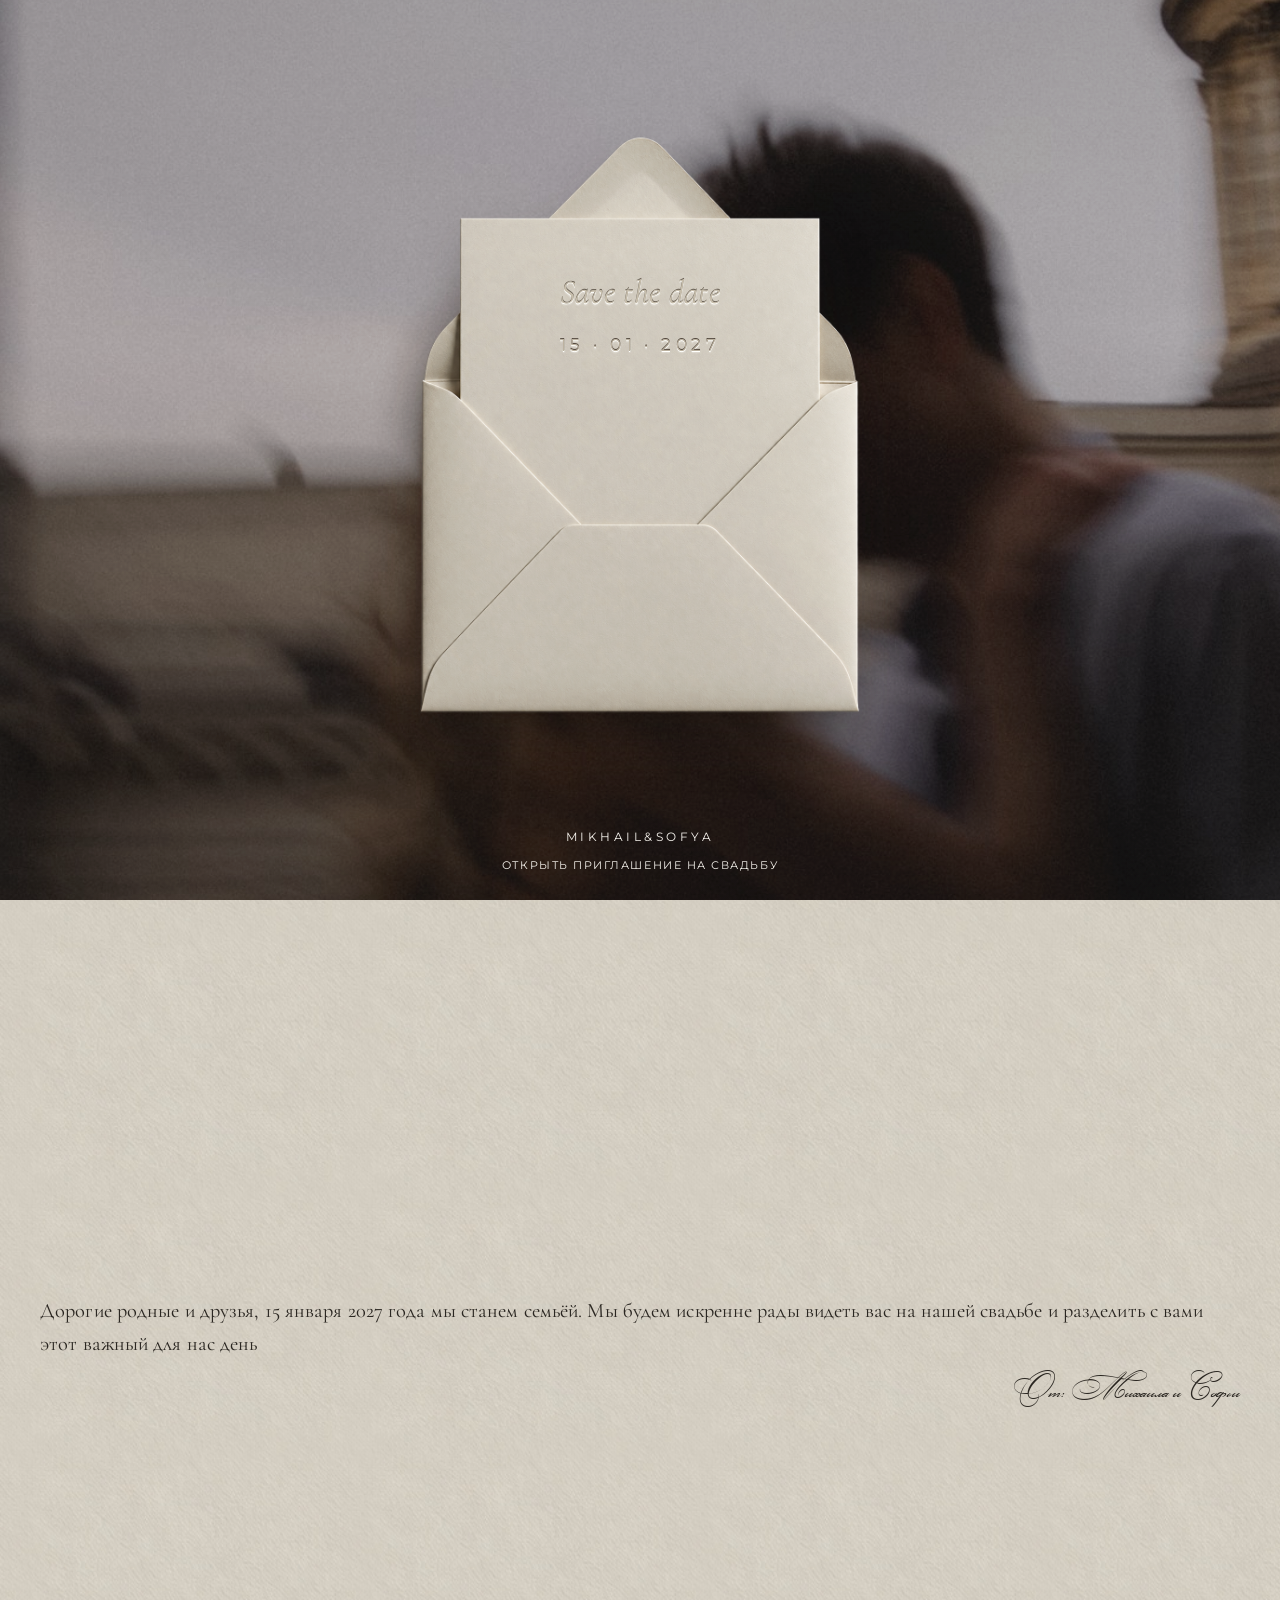
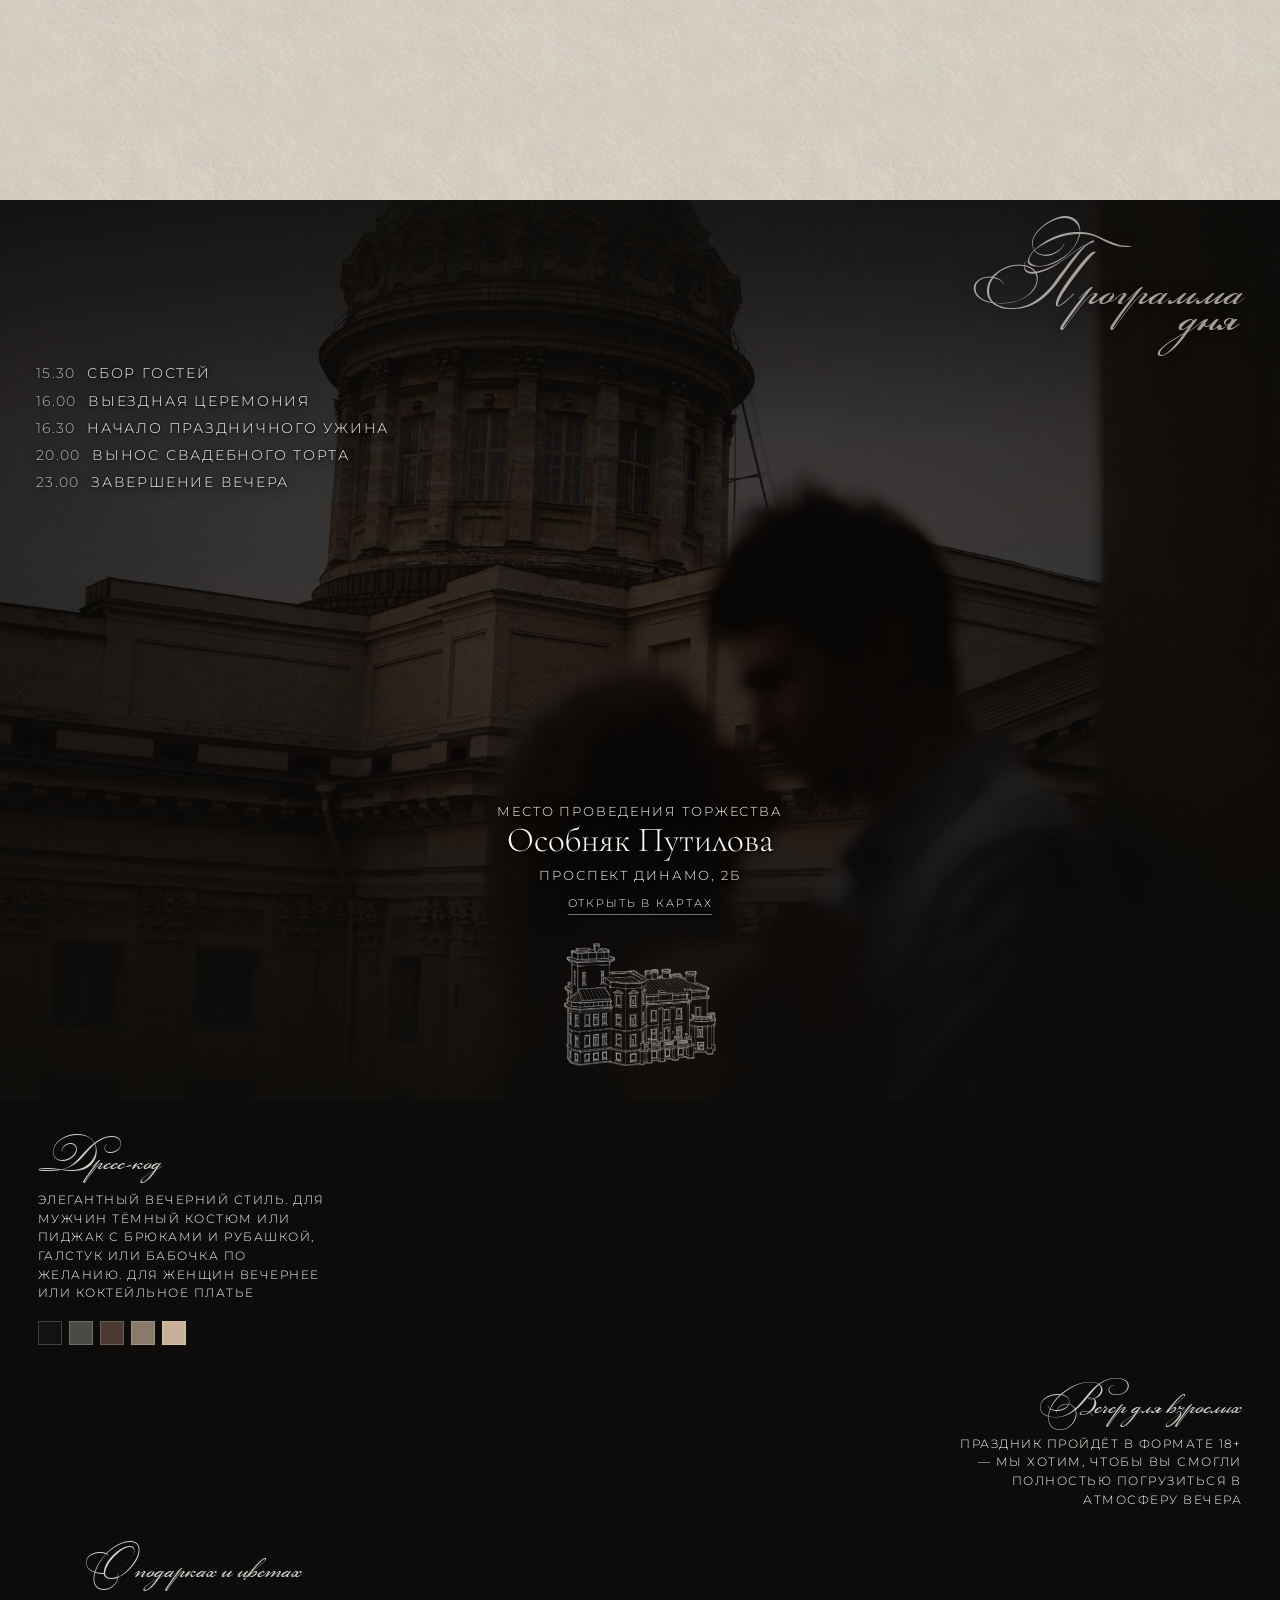
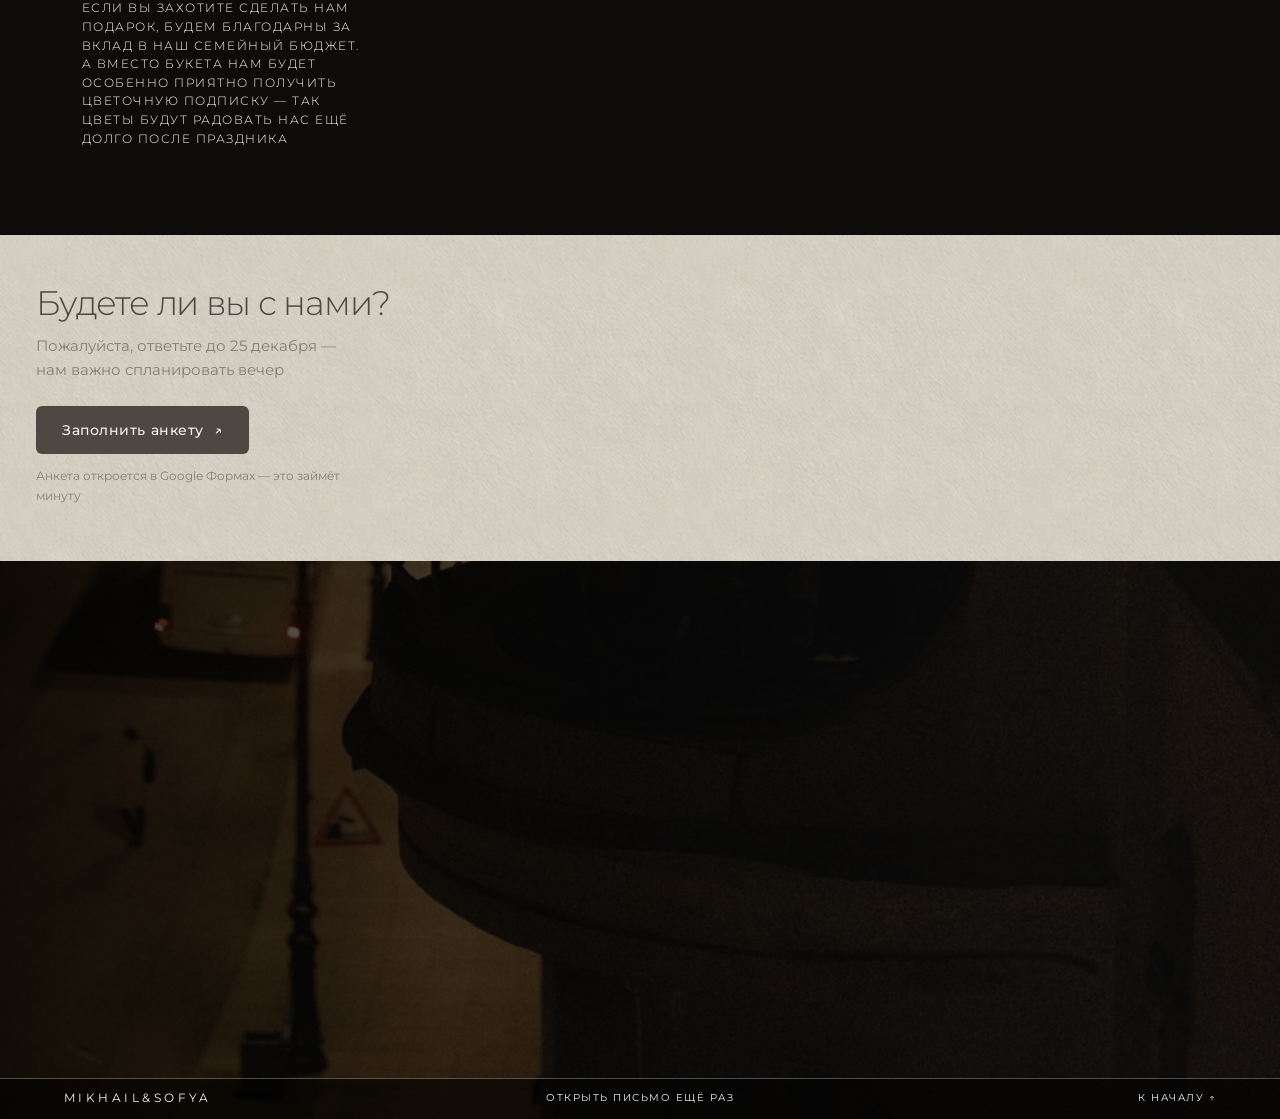
==== index.html @ 8757f651 "Конверт без подчёркивания на iPhone, стрелка ↗ у Telegram - запрет автоссылок iPhone: Safari сам дел" ====
<!doctype html>
<html lang="ru" class="envelope-pending">
<head>
  <meta charset="utf-8">
  <meta name="viewport" content="width=device-width,initial-scale=1,viewport-fit=cover">
  <meta name="format-detection" content="telephone=no, date=no, address=no, email=no">
  <meta name="theme-color" content="#f3f0e8">
  <title>Михаил и Софья · 15 января 2027</title>
  <meta name="description" content="Приглашение на свадьбу Михаила и Софьи. 15 января 2027 года, Санкт-Петербург, особняк Путилова.">
  <meta name="robots" content="noindex, nofollow, noarchive">
  <meta property="og:title" content="Михаил и Софья · 15 января 2027">
  <meta property="og:description" content="Будем рады видеть вас на нашей свадьбе">
  <meta property="og:image" content="фотосессия-предложение/город/diana starry-0021.jpg">
  <meta property="og:type" content="website">
  <link rel="icon" href="data:image/svg+xml,%3Csvg xmlns='http://www.w3.org/2000/svg' viewBox='0 0 60 60'%3E%3Crect width='60' height='60' rx='30' fill='%23111110'/%3E%3Ctext x='30' y='40' text-anchor='middle' font-family='serif' font-size='30' fill='%23f4f1eb'%3E15%3C/text%3E%3C/svg%3E">
  <link rel="preload" href="fonts/montserrat-v18.ttf" as="font" type="font/ttf" crossorigin>
  <link rel="preload" href="fonts/bikham-cyr-user-preview.ttf" as="font" type="font/ttf" crossorigin>
  <link rel="preload" href="images/story-motion-v6.jpg" as="image" fetchpriority="high">
  <link rel="stylesheet" href="styles.css?v=44">
  <link rel="stylesheet" href="envelope.css?v=41">
  <script>if(new URLSearchParams(location.search).has('zags'))document.documentElement.dataset.mode='zags';</script>
  <noscript><style>.envelope-gate{display:none!important}.site-shell{visibility:visible!important}[data-reveal]{opacity:1!important}</style></noscript>
  <link rel="stylesheet" href="final.css?v=3">
  </head>
<body>
  <div class="envelope-gate" id="envelope" role="dialog" aria-modal="true" aria-label="Свадебное приглашение Михаила и Софьи">
    <img class="envelope-backdrop" src="images/story-motion-v6.jpg" alt="" width="1707" height="2560" aria-hidden="true">
    <div class="envelope-backdrop-shade" aria-hidden="true"></div>
    <button class="envelope-object" id="envelope-open" type="button" aria-label="Открыть свадебное приглашение Михаила и Софьи">
      <img class="envelope-still" src="images/envelope-topdown-v17.png" alt="" width="1024" height="1536" aria-hidden="true">
      <span class="envelope-live-copy" aria-hidden="true">
        <strong>Save the date</strong>
        <time datetime="2027-01-15">15 · 01 · 2027</time>
      </span>
    </button>
    <div class="envelope-caption">
      <p class="envelope-signature">MIKHAIL&amp;SOFYA</p>
      <button class="envelope-action" id="envelope-open-text" type="button">Открыть приглашение на свадьбу</button>
    </div>
    <p class="sr-only" id="envelope-status" aria-live="polite"></p>
  </div>

  <div class="site-shell" id="site-shell">
    <a class="skip-link" href="#main">Перейти к приглашению</a>
    <header class="fashion-hero" id="top" tabindex="-1">
      <img class="fashion-hero-media" src="фотосессия-предложение/город/diana starry-0021.jpg" alt="Михаил и Софья смотрят друг на друга" width="1707" height="2560" fetchpriority="high">
      <div class="fashion-hero-shade" aria-hidden="true"></div>
      <div class="fashion-hero-grain" aria-hidden="true"></div>
      <div class="fashion-nav" aria-label="Обложка приглашения">
        <span>Санкт-Петербург</span>
        <span>Приглашение на свадьбу</span>
      </div>
      <div class="fashion-hero-title" data-reveal>
        <h1 aria-label="Mikhail and Sofya"><span class="hero-name">Mikhail</span><span class="hero-connector">and</span><span class="hero-name">Sofya</span></h1>
      </div>
      <a class="fashion-scroll" href="#invitation">Открыть приглашение <span aria-hidden="true">↓</span></a>
    </header>

    <main id="main" tabindex="-1">
      <section class="letter-scene" id="invitation" aria-labelledby="invitation-title">
        <div class="scene__photo">
          <img src="фотосессия-предложение/предложение/diana starry-0047.jpg" alt="Михаил и Софья на балконе с видом на Казанский собор" width="1707" height="2560" loading="lazy">
        </div>
        <div class="scene__veil" aria-hidden="true"></div>

        <article class="sheet">
          <div class="sheet__col">
            <h2 class="sheet__title" id="invitation-title">Дорогие<br>родные<br>и друзья,</h2>
            <hr class="sheet__rule">
            <p class="sheet__text">Дорогие родные и друзья, 15 января 2027 года мы станем семьёй. Мы будем искренне рады видеть вас на нашей свадьбе и разделить с вами этот важный для нас день</p>

            <footer class="sheet__foot">
              <hr class="sheet__signrule">
              <p class="sheet__from">От: Михаила и Софьи</p>
            </footer>
          </div>

          <aside class="rail" aria-hidden="true">
            <span>Санкт-Петербург</span>
            <span>Пятница, 15 января 2027</span>
          </aside>
        </article>
      </section>

      

      <section class="mock-program" id="day" aria-labelledby="day-title">
    <div class="mp-bg">
      <img src="фотосессия-предложение/город/diana starry-0030.jpg" alt="">
      <div class="mp-veil"></div>
    </div>
    <div class="mp-page">
      <div class="mp-top">
        <h2 class="mp-title" id="day-title">Программа <span class="tail">дня</span></h2>
        <ol class="mp-sched">
          <li><i>15.30</i>Сбор гостей</li>
          <li><i>16.00</i>Выездная церемония</li>
          <li><i>16.30</i>Начало праздничного ужина</li>
          <li><i>20.00</i>Вынос свадебного торта</li>
          <li><i>23.00</i>Завершение вечера</li>
        </ol>
      </div>
      <div class="mp-bottom">
        <p class="mp-label">Место проведения торжества</p>
        <p class="mp-name">Особняк Путилова</p>
        <p class="mp-addr">проспект Динамо, 2Б</p>
        <a class="mp-link" href="https://yandex.ru/maps/?text=Санкт-Петербург, проспект Динамо, 2Б, особняк Путилова" target="_blank" rel="noopener">Открыть в картах</a>
        <img class="mp-manor" src="images/putilov-lines-v49.png" alt="Особняк Путилова, зарисовка">
      </div>
    </div>
      </section>

      <section class="mock-details" aria-labelledby="details-title">
    <article class="step">
      <h3 id="details-title">Дресс-код</h3>
      <p>Элегантный вечерний стиль. Для мужчин тёмный костюм или пиджак с брюками и рубашкой, галстук или бабочка по желанию. Для женщин вечернее или коктейльное платье</p>
      <div class="tones"><span class="t1"></span><span class="t2"></span><span class="t3"></span><span class="t4"></span><span class="t5"></span></div>
    </article>
    <article class="step">
      <h3>Вечер для взрослых</h3>
      <p>Праздник пройдёт в формате 18+ — мы хотим, чтобы вы смогли полностью погрузиться в атмосферу вечера</p>
    </article>
    <article class="step">
      <h3>О подарках и цветах</h3>
      <p>Если вы захотите сделать нам подарок, будем благодарны за вклад в наш семейный бюджет. А вместо букета нам будет особенно приятно получить цветочную подписку — так цветы будут радовать нас ещё долго после праздника</p>
    </article>
      </section>

      <section class="mock-rsvp" id="rsvp" aria-labelledby="rsvp-title">
    <h2 id="rsvp-title">Будете ли вы с нами?</h2>
    <p>Пожалуйста, ответьте до 25 декабря — нам важно спланировать вечер</p>
    <a class="go" href="https://docs.google.com/forms/d/e/1FAIpQLSdp6Pcx8MnCEJKQ5-hmaVLhwbYs9tH2nUkPzJ9cgYarxLJWHg/viewform" target="_blank" rel="noopener">Заполнить анкету <span aria-hidden="true">↗</span></a>
    <p class="hint">Анкета откроется в Google Формах — это займёт минуту</p>
      </section>

      <section class="closing-editorial mock-closing" aria-label="Контакты организатора">
        <img src="images/story-night-v6.jpg" alt="Михаил и Софья на вечернем балконе в Санкт-Петербурге" width="1707" height="2560" loading="lazy">
        <div class="closing-shade" aria-hidden="true"></div>
        <div class="closing-copy" data-reveal>
          <div class="closing-contact">
            <p>По всем вопросам, связанным с мероприятием, вы можете связаться с нашим организатором</p>
            <p class="organizer-name">Натали</p>
            <div class="links"><a href="tel:+79676250267">+7 967 625-02-67</a><a class="tg" href="https://t.me/+79676250267" target="_blank" rel="noopener">Telegram <span class="arr" aria-hidden="true">↗</span></a></div>
          </div>
        </div>
        <footer class="editorial-footer">
          <span class="footer-signature">MIKHAIL&amp;SOFYA</span>
          <button id="reopen-letter" type="button">Открыть письмо ещё раз</button>
          <a href="#top">К началу ↑</a>
        </footer>
      </section>
    </main>
  </div>

  <script src="envelope.js?v=24.0"></script>
  <script src="script.js?v=24.0"></script>
</body>
</html>
---- styles.css ----
@font-face {
  font-family: "Anticva";
  src: url("fonts/anticva-v24.otf") format("opentype");
  font-style: normal;
  font-weight: 400;
  font-display: swap;
}

@font-face {
  font-family: "Cormorant Garamond";
  src: url("fonts/cormorant-garamond-v18.ttf") format("truetype");
  font-style: normal;
  font-weight: 400;
  font-display: swap;
}

@font-face {
  font-family: "Cormorant Garamond";
  src: url("fonts/cormorant-garamond-italic-v18.ttf") format("truetype");
  font-style: italic;
  font-weight: 400;
  font-display: swap;
}

@font-face {
  font-family: "Great Vibes";
  src: url("fonts/great-vibes-v24.ttf") format("truetype");
  font-style: normal;
  font-weight: 400;
  font-display: swap;
}

@font-face {
  font-family: "Golos Text";
  src: url("fonts/v22/golos-text-variable.ttf") format("truetype");
  font-style: normal;
  font-weight: 400 900;
  font-display: swap;
}

@font-face {
  font-family: "Bikham Cyr Script";
  src: url("fonts/bikham-cyr-user-preview.ttf") format("truetype");
  font-style: normal;
  font-weight: 400;
  font-display: swap;
}

@font-face {
  font-family: "Florisel Script";
  src: url("fonts/florisel-script-v7.ttf") format("truetype");
  font-style: normal;
  font-weight: 100;
  font-display: swap;
}

@font-face {
  font-family: "Montserrat Thin";
  src: url("fonts/montserrat-v18.ttf") format("truetype");
  font-style: normal;
  font-weight: 100;
  font-display: swap;
}

@font-face {
  font-family: "Montserrat";
  src: url("fonts/montserrat-v18.ttf") format("truetype");
  font-style: normal;
  font-weight: 400;
  font-display: swap;
}

:root {
  --ink: #171410;
  --paper: #f3f0e8;
  --paper-deep: #e6e0d5;
  --white: #f8f4ec;
  --muted: #817c72;
  --line: rgba(23, 20, 16, 0.19);
  --line-light: rgba(248, 244, 236, 0.3);
  --display: "Montserrat Thin", Arial, sans-serif;
  --script: "Bikham Cyr Script", cursive;
  --text: "Montserrat", Arial, sans-serif;
  --ui: "Montserrat", Arial, sans-serif;
  --paper-grain: url("images/paper-cotton-cardstock-v21.jpg");
  --pad: clamp(24px, 5vw, 82px);
  --ease: cubic-bezier(0.22, 0.61, 0.36, 1);
}

*,
*::before,
*::after {
  box-sizing: border-box;
}

html {
  scroll-behavior: smooth;
  background: #d8d6d0;
  color: var(--ink);
  text-rendering: optimizeLegibility;
  -webkit-font-smoothing: antialiased;
}

html.env-on,
html.env-on body {
  overflow: hidden;
}

body {
  min-width: 320px;
  margin: 0;
  background: #d8d6d0;
  font-family: var(--text);
}

body,
button,
input {
  color: inherit;
}

button,
input {
  font: inherit;
}

button,
a {
  -webkit-tap-highlight-color: transparent;
}

button {
  cursor: pointer;
}

img {
  display: block;
  max-width: 100%;
}

figure,
h1,
h2,
h3,
p,
ol,
fieldset {
  margin: 0;
}

address {
  font-style: normal;
}

a {
  color: inherit;
}

.site-shell {
  width: min(100%, 1680px);
  margin: 0 auto;
  overflow: clip;
  background: var(--paper) var(--paper-grain) center/390px;
  visibility: visible;
}

.skip-link {
  position: fixed;
  z-index: 900;
  top: 14px;
  left: 14px;
  padding: 12px 16px;
  background: var(--paper);
  color: var(--ink);
  font-family: var(--ui);
  font-size: 11px;
  letter-spacing: 0.08em;
  text-decoration: none;
  text-transform: uppercase;
  transform: translateY(-180%);
  transition: transform 180ms ease;
}

.skip-link:focus-visible {
  outline-offset: 3px;
  transform: translateY(0);
}

html.envelope-pending .site-shell {
  visibility: hidden;
}

.sr-only {
  position: absolute;
  width: 1px;
  height: 1px;
  padding: 0;
  margin: -1px;
  overflow: hidden;
  clip: rect(0, 0, 0, 0);
  white-space: nowrap;
  border: 0;
}

.hidden,
[hidden] {
  display: none !important;
}

.only-zags {
  display: none !important;
}

html[data-mode="zags"] .only-zags {
  display: block !important;
}

.schedule-list .only-zags {
  display: none !important;
}

html[data-mode="zags"] .schedule-list .only-zags {
  display: grid !important;
}

[data-reveal] {
  opacity: 0;
}

[data-reveal].is-visible {
  opacity: 1;
}

:focus-visible {
  outline: 1px solid currentColor;
  outline-offset: 6px;
}

.section-number {
  font-family: var(--ui);
  font-size: 11px;
  letter-spacing: 0.2em;
  text-transform: uppercase;
}

/* Hero */

.fashion-hero {
  position: relative;
  min-height: 100svh;
  overflow: hidden;
  background: var(--ink);
  color: var(--white);
  isolation: isolate;
}

.fashion-hero-media,
.fashion-hero-shade {
  position: absolute;
  inset: 0;
  width: 100%;
  height: 100%;
}

.fashion-hero-media {
  z-index: -3;
  object-fit: cover;
  object-position: 50% 43%;
  filter: grayscale(1) contrast(0.92) brightness(0.7);
  transform: scale(1.018);
}

.fashion-hero-shade {
  z-index: -2;
  background:
    linear-gradient(180deg, rgba(0, 0, 0, 0.62), transparent 34%, rgba(0, 0, 0, 0.32) 68%, rgba(0, 0, 0, 0.7)),
    radial-gradient(circle at 50% 46%, transparent 20%, rgba(0, 0, 0, 0.28) 100%);
}

.fashion-nav {
  position: absolute;
  z-index: 3;
  top: 0;
  right: 0;
  left: 0;
  display: grid;
  grid-template-columns: 1fr 1fr auto auto;
  align-items: center;
  gap: clamp(20px, 3.5vw, 56px);
  min-height: 66px;
  padding: 0 var(--pad);
  border-bottom: 0;
  font-family: var(--ui);
  font-size: 11px;
  letter-spacing: 0.16em;
  text-transform: uppercase;
}

.fashion-nav a {
  width: fit-content;
  padding: 12px 0;
  text-decoration: none;
  transition: opacity 220ms ease;
}

.fashion-nav a:hover {
  opacity: 0.68;
}

.fashion-nav a:last-child {
  border-bottom: 1px solid currentColor;
}

.fashion-hero-title {
  position: absolute;
  z-index: 2;
  top: 51%;
  left: 50%;
  width: min(92%, 1180px);
  text-align: center;
  transform: translate(-50%, -50%);
}

.fashion-hero-title > p,
.fashion-hero-title > time {
  display: block;
  font-family: var(--ui);
  font-size: clamp(10px, 0.8vw, 12px);
  letter-spacing: 0.28em;
  text-transform: uppercase;
}

.fashion-hero-title h1 {
  position: relative;
  display: block;
  width: 100%;
  min-height: clamp(190px, 25vw, 360px);
  margin: clamp(10px, 1.8vh, 26px) 0 clamp(4px, 1vh, 14px);
  font-weight: 400;
  line-height: 1;
}

.fashion-hero-title .hero-script,
.fashion-hero-title .hero-anticva {
  position: absolute;
  left: 50%;
  display: block;
  white-space: nowrap;
}

.fashion-hero-title .hero-script {
  z-index: 2;
  top: 3%;
  font-family: var(--script);
  font-size: clamp(82px, 10.8vw, 176px);
  font-weight: 400;
  letter-spacing: -0.025em;
  line-height: 1;
  text-transform: none;
  transform: translateX(-50%) rotate(-2.2deg);
}

.fashion-hero-title .hero-anticva {
  z-index: 1;
  top: 56%;
  font-family: var(--display);
  font-size: clamp(72px, 10.6vw, 170px);
  font-weight: 400;
  letter-spacing: 0.015em;
  line-height: 0.8;
  text-transform: uppercase;
  transform: translate(-50%, -50%);
}

.fashion-scroll {
  position: absolute;
  z-index: 3;
  right: var(--pad);
  bottom: 26px;
  display: inline-flex;
  min-height: 44px;
  align-items: center;
  gap: 20px;
  font-family: var(--ui);
  font-size: 11px;
  letter-spacing: 0.16em;
  text-decoration: none;
  text-transform: uppercase;
  transition: opacity 220ms ease;
}

.fashion-scroll:hover {
  opacity: 0.68;
}

/* Invitation */

.invitation-editorial {
  display: grid;
  grid-template-columns: minmax(0, 1.02fr) minmax(0, 0.98fr);
  min-height: 900px;
  background: var(--paper);
}

.invitation-photo {
  min-height: 900px;
  overflow: hidden;
}

.invitation-photo img {
  width: 100%;
  height: 100%;
  object-fit: cover;
  object-position: 50% 45%;
  filter: grayscale(1) contrast(0.93) brightness(0.96);
  transition: transform 1.4s var(--ease);
}

.invitation-photo:hover img {
  transform: scale(1.02);
}

.invitation-copy {
  position: relative;
  display: flex;
  flex-direction: column;
  align-items: center;
  justify-content: center;
  padding: clamp(70px, 8vw, 128px) var(--pad);
  border-left: 1px solid var(--line);
  background-color: var(--paper);
  background-image:
    var(--paper-grain),
    linear-gradient(135deg, rgba(255, 255, 255, 0.36), rgba(93, 75, 48, 0.025) 58%, rgba(255, 255, 255, 0.2));
  background-blend-mode: soft-light, normal;
  background-size: 680px 680px, auto;
  box-shadow:
    inset 18px 0 26px -32px rgba(48, 39, 27, 0.44),
    inset 0 1px 0 rgba(255, 255, 255, 0.72),
    inset 0 -1px 0 rgba(64, 50, 31, 0.08);
  text-align: center;
}

.invitation-copy::before {
  content: "";
  position: absolute;
  top: clamp(70px, 8vw, 128px);
  right: var(--pad);
  left: var(--pad);
  height: 1px;
  background: var(--line);
}

.invitation-copy .section-number {
  margin-top: 28px;
}

.invitation-copy h2 {
  display: flex;
  flex-direction: column;
  align-items: center;
  margin: clamp(70px, 10vh, 120px) 0 42px;
  font-family: var(--display);
  font-size: clamp(64px, 6.9vw, 110px);
  font-weight: 400;
  line-height: 0.9;
  letter-spacing: -0.045em;
}

.invitation-copy h2 .script-line {
  position: relative;
  z-index: 2;
  margin-top: -0.08em;
  margin-left: 0.52em;
  font-family: var(--script);
  font-size: 1.05em;
  font-weight: 400;
  line-height: 0.76;
  letter-spacing: -0.035em;
  text-transform: none;
  transform: rotate(-2deg);
}

.invitation-copy h2 span {
  white-space: nowrap;
}

.invitation-copy h2 em {
  display: block;
  margin-left: -0.08em;
  font-style: italic;
  font-weight: 400;
}

.invitation-copy > p:not(.section-number):not(.invitation-names) {
  max-width: 30ch;
  margin-inline: auto;
  font-size: clamp(18px, 1.5vw, 22px);
  line-height: 1.48;
}

.invitation-date {
  display: flex;
  width: 100%;
  justify-content: space-between;
  gap: 24px;
  margin-top: 70px;
  padding-top: 22px;
  border-top: 1px solid var(--line);
  font-family: var(--ui);
  font-size: 11px;
  letter-spacing: 0.13em;
  text-transform: uppercase;
}

.invitation-names {
  margin-top: 22px;
  font-family: var(--script);
  font-size: 38px;
  font-style: normal;
  letter-spacing: -0.035em;
}

/* Countdown */

.countdown-editorial {
  position: relative;
  min-height: min(86svh, 920px);
  overflow: hidden;
  background: var(--ink);
  color: var(--white);
  isolation: isolate;
}

.countdown-editorial > img,
.countdown-shade {
  position: absolute;
  inset: 0;
  width: 100%;
  height: 100%;
}

.countdown-editorial > img {
  z-index: -2;
  object-fit: cover;
  object-position: 50% 43%;
  filter: grayscale(1) contrast(0.92) brightness(0.69);
}

.countdown-shade {
  z-index: -1;
  background: linear-gradient(180deg, rgba(0, 0, 0, 0.28), rgba(0, 0, 0, 0.2) 52%, rgba(0, 0, 0, 0.58));
}

.countdown-copy {
  display: flex;
  min-height: min(86svh, 920px);
  flex-direction: column;
  align-items: center;
  justify-content: center;
  padding: 90px var(--pad);
  text-align: center;
}

.countdown-copy > p {
  margin-bottom: clamp(34px, 6vh, 72px);
  font-family: var(--script);
  font-size: clamp(52px, 6vw, 94px);
  font-style: normal;
  line-height: 0.9;
}

.countdown-values {
  display: flex;
  align-items: flex-start;
  justify-content: center;
  width: 100%;
}

.countdown-values > span {
  display: flex;
  min-width: 14vw;
  flex-direction: column;
  align-items: center;
}

.countdown-values strong,
.countdown-values i {
  font-family: var(--display);
  font-size: clamp(54px, 8.4vw, 134px);
  font-weight: 400;
  font-style: normal;
  line-height: 0.8;
  letter-spacing: -0.045em;
  font-variant-numeric: lining-nums tabular-nums;
}

.countdown-values i {
  color: rgba(248, 246, 241, 0.72);
}

.countdown-values small {
  margin-top: 24px;
  font-family: var(--ui);
  font-size: 10px;
  letter-spacing: 0.2em;
  text-transform: uppercase;
}

/* Schedule */

.schedule-editorial {
  display: grid;
  grid-template-columns: minmax(330px, 0.82fr) minmax(0, 1.18fr);
  min-height: 920px;
  background-color: var(--paper);
  background-image:
    var(--paper-grain),
    linear-gradient(135deg, rgba(255, 255, 255, 0.3), rgba(93, 75, 48, 0.02) 60%, rgba(255, 255, 255, 0.16));
  background-blend-mode: soft-light, normal;
  background-size: 680px 680px, auto;
}

.schedule-heading {
  display: flex;
  flex-direction: column;
  justify-content: center;
  padding: 90px var(--pad);
  border-right: 1px solid var(--line);
}

.schedule-heading h2 {
  position: relative;
  display: flex;
  flex-direction: column;
  margin: 82px 0 58px;
  font-family: var(--display);
  font-size: clamp(64px, 6.1vw, 96px);
  font-weight: 400;
  line-height: 0.86;
  letter-spacing: -0.045em;
}

.schedule-heading h2 span:last-of-type {
  margin-left: 0.24em;
}

.schedule-heading h2 small {
  align-self: flex-end;
  margin-top: -0.12em;
  margin-right: 0.1em;
  font-family: var(--script);
  font-size: 0.66em;
  font-weight: 400;
  line-height: 0.8;
  letter-spacing: -0.025em;
  text-transform: none;
  transform: rotate(-3deg);
}

.schedule-heading > p:last-child {
  font-family: var(--ui);
  font-size: 11px;
  letter-spacing: 0.17em;
  text-transform: uppercase;
}

.schedule-mansion {
  position: relative;
  width: min(100%, 220px);
  aspect-ratio: 3 / 2;
  margin: 0;
}

.schedule-mansion img {
  position: absolute;
  inset: 0;
  width: 100%;
  height: 100%;
  object-fit: contain;
  filter: grayscale(1) contrast(1.22);
  mix-blend-mode: multiply;
  opacity: 0.78;
}

.schedule-content {
  display: flex;
  flex-direction: column;
  padding: 90px var(--pad);
}

.venue-list {
  display: grid;
  grid-template-columns: repeat(2, minmax(0, 1fr));
  gap: clamp(36px, 5vw, 78px);
  padding-bottom: 70px;
  border-bottom: 1px solid var(--line);
}

.venue-list article:last-child {
  grid-column: 1 / -1;
}

html[data-mode="zags"] .venue-list article:last-child {
  grid-column: auto;
}

.venue-card--mansion {
  display: grid;
  grid-template-columns: minmax(150px, 220px) minmax(0, 1fr);
  align-items: center;
  gap: clamp(28px, 4vw, 64px);
}

.venue-list article > p,
.venue-card-copy > p {
  margin-bottom: 18px;
  font-family: var(--ui);
  font-size: 10px;
  letter-spacing: 0.18em;
  text-transform: uppercase;
}

.venue-list h3 {
  margin-bottom: 18px;
  font-family: var(--display);
  font-size: clamp(35px, 3.25vw, 54px);
  font-weight: 400;
  line-height: 0.98;
  letter-spacing: -0.025em;
}

.venue-list address {
  margin-bottom: 24px;
  font-size: 18px;
}

.venue-list a {
  display: inline-flex;
  min-height: 44px;
  align-items: center;
  border-bottom: 1px solid currentColor;
  font-family: var(--ui);
  font-size: 10px;
  letter-spacing: 0.16em;
  text-decoration: none;
  text-transform: uppercase;
  transition: opacity 220ms ease;
}

.venue-list a:hover {
  opacity: 0.62;
}

.schedule-list {
  margin: 0;
  padding: 44px 0 0;
  list-style: none;
}

.schedule-list li {
  display: grid;
  grid-template-columns: 140px minmax(0, 1fr);
  align-items: baseline;
  min-height: 92px;
  padding: 24px 0;
  border-bottom: 1px solid var(--line);
}

.schedule-list time,
.schedule-list em {
  font-family: var(--display);
  font-size: clamp(30px, 2.8vw, 42px);
  font-style: normal;
  line-height: 1;
  letter-spacing: -0.02em;
}

.schedule-list span {
  font-size: clamp(18px, 1.5vw, 22px);
}

/* Collage */

.story-collage {
  position: relative;
  display: grid;
  grid-template-columns: 1fr;
  grid-template-rows: minmax(500px, 78svh);
  overflow: hidden;
  background: var(--ink);
  color: var(--white);
}

.story-collage figure {
  min-width: 0;
  overflow: hidden;
}

.story-collage img {
  width: 100%;
  height: 100%;
  object-fit: cover;
  filter: grayscale(1) contrast(0.92) brightness(0.74);
  transform: scale(1.012);
}

.story-collage-main img {
  object-position: 50% 48%;
}

.story-collage-copy {
  position: absolute;
  right: var(--pad);
  bottom: clamp(48px, 7vw, 110px);
  left: var(--pad);
  z-index: 2;
  display: block;
}

.story-collage-copy > p:not(.section-number) {
  max-width: 16ch;
  font-family: var(--display);
  font-size: clamp(48px, 5.8vw, 92px);
  font-weight: 400;
  line-height: 0.94;
  letter-spacing: -0.035em;
}

.story-collage-copy > p span,
.story-collage-copy > p em {
  display: block;
}

.story-collage-copy > p span {
  letter-spacing: 0.015em;
}

.story-collage-copy > p em {
  position: relative;
  z-index: 2;
  width: max-content;
  max-width: 12ch;
  margin: -0.08em 0 0 1.15em;
  font-family: var(--script);
  font-size: 1.08em;
  font-style: normal;
  font-weight: 400;
  line-height: 0.76;
  letter-spacing: -0.04em;
  text-transform: none;
  transform: rotate(-2.5deg);
}

/* Details */

.details-editorial {
  background-color: var(--paper);
  background-image:
    var(--paper-grain),
    linear-gradient(135deg, rgba(255, 255, 255, 0.3), rgba(93, 75, 48, 0.02) 60%, rgba(255, 255, 255, 0.16));
  background-blend-mode: soft-light, normal;
  background-size: 680px 680px, auto;
}

.details-editorial > header {
  display: flex;
  min-height: 300px;
  flex-direction: column;
  justify-content: space-between;
  padding: 72px var(--pad);
  border-bottom: 1px solid var(--line);
}

.details-editorial h2 {
  align-self: flex-start;
  font-family: var(--display);
  font-size: clamp(66px, 7.4vw, 114px);
  font-weight: 400;
  line-height: 0.94;
  letter-spacing: -0.035em;
}

.details-grid {
  display: grid;
  grid-template-columns: repeat(4, minmax(0, 1fr));
}

.details-grid article {
  position: relative;
  min-height: 540px;
  padding: 54px clamp(28px, 4vw, 64px);
  border-left: 1px solid var(--line);
}

.details-grid article:first-child {
  border-left: 0;
}

.details-grid article > span {
  font-family: var(--ui);
  font-size: 10px;
  letter-spacing: 0.18em;
}

.details-grid h3 {
  max-width: 14ch;
  margin: 68px 0 34px;
  font-family: var(--display);
  font-size: clamp(34px, 3vw, 48px);
  font-weight: 400;
  line-height: 1;
  letter-spacing: -0.03em;
}

.details-grid p {
  max-width: 34ch;
  font-size: 18px;
  line-height: 1.56;
}

.details-grid .detail-note {
  margin-top: 20px;
}

.dress-palette {
  display: flex;
  gap: 7px;
  margin-top: 28px;
}

.dress-palette span {
  display: block;
  width: 32px;
  height: 32px;
  border: 1px solid rgba(17, 17, 16, 0.2);
}

.dress-palette .tone-black { background: #121211; }
.dress-palette .tone-graphite { background: #4a4a47; }
.dress-palette .tone-chocolate { background: #4b382f; }
.dress-palette .tone-taupe { background: #8a7a6c; }
.dress-palette .tone-beige { background: #c7b299; }

.details-grid .dress-colors {
  margin-top: 12px;
  font-family: var(--ui);
  font-size: 10px;
  line-height: 1.6;
  letter-spacing: 0.08em;
  text-transform: uppercase;
}

/* RSVP */

.reply-editorial {
  min-height: 0;
  background-color: var(--paper);
  background-image:
    var(--paper-grain),
    linear-gradient(135deg, rgba(255, 255, 255, 0.3), rgba(93, 75, 48, 0.02) 60%, rgba(255, 255, 255, 0.16));
  background-blend-mode: soft-light, normal;
  background-size: 680px 680px, auto;
  border-top: 1px solid var(--line);
}

.reply-visual {
  position: relative;
  min-height: 980px;
  overflow: hidden;
  background: var(--ink);
  color: var(--white);
}

.reply-visual img {
  width: 100%;
  height: 100%;
  object-fit: cover;
  object-position: 50% 48%;
  filter: grayscale(1) contrast(0.93) brightness(0.69);
}

.reply-visual p {
  position: absolute;
  top: 50%;
  left: 50%;
  font-family: var(--display);
  font-size: clamp(54px, 7vw, 108px);
  font-style: normal;
  line-height: 0.9;
  letter-spacing: -0.07em;
  text-align: center;
  transform: translate(-50%, -50%) rotate(-90deg);
}

.reply-content {
  display: grid;
  grid-template-columns: minmax(320px, 0.82fr) minmax(0, 1.18fr);
  gap: clamp(52px, 7vw, 118px);
  padding: clamp(68px, 7vw, 110px) var(--pad);
  border-left: 0;
}

.reply-content > header {
  align-self: start;
  padding: 0;
  border-bottom: 0;
}

.reply-content h2 {
  display: flex;
  flex-direction: column;
  margin: 72px 0 38px;
  font-family: var(--display);
  font-size: clamp(62px, 6vw, 98px);
  font-weight: 400;
  line-height: 0.94;
  letter-spacing: -0.035em;
}

.reply-content h2 span {
  white-space: nowrap;
}

.reply-content > header > p:last-child {
  max-width: 37ch;
  font-size: 19px;
  line-height: 1.5;
}

.reply-form {
  padding: 4px 0 0 clamp(42px, 5vw, 82px);
  border-left: 1px solid var(--line);
}

.form {
  width: 100%;
}

.field {
  min-width: 0;
  margin: 0 0 42px;
  padding: 0;
  border: 0;
}

.label {
  display: block;
  margin-bottom: 16px;
  font-family: var(--ui);
  font-size: 11px;
  font-weight: 500;
  letter-spacing: 0.09em;
  line-height: 1.4;
  text-transform: uppercase;
}

.input {
  display: block;
  width: 100%;
  min-height: 56px;
  padding: 8px 0 12px;
  border: 0;
  border-bottom: 1px solid var(--ink);
  border-radius: 0;
  outline: 0;
  background: transparent;
  font-family: var(--text);
  font-size: 20px;
  appearance: none;
}

.input::placeholder {
  color: rgba(17, 17, 16, 0.44);
}

.input:focus {
  border-bottom-width: 2px;
}

.options {
  display: grid;
  grid-template-columns: repeat(2, minmax(0, 1fr));
  gap: 14px 24px;
}

.options--many {
  grid-template-columns: repeat(3, minmax(0, 1fr));
}

.option {
  display: flex;
  min-width: 0;
  min-height: 50px;
  align-items: center;
  gap: 13px;
  border-bottom: 1px solid var(--line);
  font-size: 17px;
  cursor: pointer;
}

.option input {
  width: 15px;
  height: 15px;
  flex: 0 0 auto;
  margin: 0;
  border: 1px solid var(--ink);
  border-radius: 50%;
  background: transparent;
  appearance: none;
}

.option input:checked {
  box-shadow: inset 0 0 0 4px var(--paper);
  background: var(--ink);
}

.option input[type="checkbox"] {
  border-radius: 0;
}

.option input:focus-visible {
  outline-offset: 4px;
}

.input[aria-invalid="true"] {
  border-bottom-color: #8c3128;
}

.submit {
  display: flex;
  width: 100%;
  min-height: 68px;
  align-items: center;
  justify-content: space-between;
  padding: 0 26px;
  border: 0;
  background: var(--ink);
  color: var(--white);
  font-family: var(--ui);
  font-size: 11px;
  letter-spacing: 0.13em;
  text-transform: uppercase;
  transition: background-color 220ms ease;
}

.submit:hover {
  background: #2d2d2b;
}

.submit:disabled {
  opacity: 0.52;
  cursor: wait;
}

.form-message {
  min-height: 24px;
  margin-top: 18px;
  font-size: 16px;
  line-height: 1.45;
}

.form-message a {
  text-underline-offset: 4px;
}

.thanks {
  max-width: 34ch;
  font-family: var(--display);
  font-size: 42px;
  line-height: 1.06;
}

/* Closing */

.closing-editorial {
  position: relative;
  min-height: 72svh;
  overflow: hidden;
  background: var(--ink);
  color: var(--white);
  isolation: isolate;
}

.closing-editorial > img,
.closing-shade {
  position: absolute;
  inset: 0;
  width: 100%;
  height: 100%;
}

.closing-editorial > img {
  z-index: -2;
  object-fit: cover;
  object-position: 62% 48%;
  filter: grayscale(1) contrast(0.9) brightness(0.82);
}

.closing-shade {
  z-index: -1;
  background: linear-gradient(90deg, rgba(0, 0, 0, 0.8), rgba(0, 0, 0, 0.3) 52%, rgba(0, 0, 0, 0.06));
}

.closing-copy {
  display: flex;
  min-height: 100svh;
  flex-direction: column;
  justify-content: space-between;
  padding: 76px var(--pad) 150px;
}

.closing-copy h2 {
  margin-top: 40px;
  font-family: var(--display);
  font-size: clamp(72px, 10vw, 158px);
  font-weight: 400;
  line-height: 0.9;
  letter-spacing: -0.045em;
  font-variant-numeric: lining-nums;
}

.closing-contact {
  max-width: 40ch;
  padding-top: 26px;
  border-top: 1px solid var(--line-light);
  font-size: 19px;
  line-height: 1.5;
}

.closing-contact .organizer-name {
  margin-top: 24px;
  font-family: var(--display);
  font-size: 36px;
}

.closing-contact a {
  display: inline-flex;
  min-height: 44px;
  align-items: center;
  border-bottom: 1px solid currentColor;
  font-family: var(--ui);
  font-size: 13px;
  letter-spacing: 0.08em;
  text-decoration: none;
}

.editorial-footer {
  position: absolute;
  right: 0;
  bottom: 0;
  left: 0;
  display: grid;
  grid-template-columns: 1fr auto 1fr;
  align-items: center;
  gap: 20px;
  min-height: 74px;
  padding: 0 var(--pad);
  border-top: 1px solid var(--line-light);
  background: rgba(0, 0, 0, 0.54);
  font-family: var(--ui);
  font-size: 10px;
  letter-spacing: 0.15em;
}

.footer-signature {
  font-family: var(--ui);
  font-size: clamp(9px, 0.9vw, 12px);
  font-weight: 400;
  letter-spacing: 0.3em;
  text-transform: uppercase;
}

.editorial-footer button,
.editorial-footer a {
  display: flex;
  min-height: 44px;
  align-items: center;
  border: 0;
  border-bottom: 1px solid currentColor;
  background: transparent;
  color: inherit;
  font-family: inherit;
  font-size: inherit;
  letter-spacing: inherit;
  text-decoration: none;
  text-transform: uppercase;
}

.editorial-footer a {
  justify-self: end;
}

@media (min-width: 761px) and (max-width: 1120px) {
  .details-grid {
    grid-template-columns: repeat(2, minmax(0, 1fr));
  }

  .details-grid article {
    min-height: 480px;
  }

  .details-grid article:nth-child(odd) {
    border-left: 0;
  }

  .details-grid article:nth-child(n + 3) {
    border-top: 1px solid var(--line);
  }
}

@media (max-width: 980px) {
  .invitation-editorial,
  .schedule-editorial,
  .reply-editorial {
    grid-template-columns: 1fr 1fr;
  }

  .invitation-copy h2 {
    font-size: clamp(62px, 9vw, 88px);
  }

  .schedule-list li {
    grid-template-columns: 112px 1fr;
  }

  .options--many {
    grid-template-columns: repeat(2, minmax(0, 1fr));
  }
}

@media (max-width: 760px) {
  :root {
    --pad: clamp(20px, 6vw, 30px);
  }

  .fashion-nav {
    grid-template-columns: 1fr auto;
    min-height: 58px;
  }

  .fashion-nav time,
  .fashion-nav a:nth-of-type(2) {
    display: none;
  }

  .fashion-hero-media {
    object-position: 49% 43%;
  }

  .fashion-hero-title {
    top: 50%;
    width: 90%;
  }

  .fashion-hero-title h1 {
    display: block;
    min-height: clamp(164px, 49vw, 210px);
    margin-top: 14px;
  }

  .fashion-hero-title .hero-script {
    top: 4%;
    font-size: clamp(52px, 15.5vw, 62px);
    transform: translateX(-50%) rotate(-2deg);
  }

  .fashion-hero-title .hero-anticva {
    top: 61%;
    font-size: clamp(51px, 15.7vw, 75px);
    letter-spacing: 0.005em;
  }

  .fashion-scroll {
    right: var(--pad);
    bottom: 18px;
  }

  .invitation-editorial,
  .schedule-editorial,
  .reply-editorial {
    display: block;
    min-height: 0;
  }

  .invitation-photo {
    min-height: 72svh;
  }

  .invitation-photo img {
    object-position: 50% 50%;
  }

  .invitation-copy {
    padding: 58px var(--pad) 68px;
    border-top: 1px solid var(--line);
    border-left: 0;
    box-shadow:
      inset 0 18px 26px -32px rgba(48, 39, 27, 0.44),
      inset 0 1px 0 rgba(255, 255, 255, 0.72),
      inset 0 -1px 0 rgba(64, 50, 31, 0.08);
  }

  .invitation-copy::before {
    top: 58px;
  }

  .invitation-copy h2 {
    margin: 74px 0 38px;
    font-size: clamp(40px, 12vw, 50px);
  }

  .invitation-copy h2 .script-line {
    margin-top: -0.04em;
    margin-left: 0.25em;
    font-size: 1.2em;
  }

  .invitation-copy > p:not(.section-number):not(.invitation-names) {
    font-size: 18px;
  }

  .invitation-date {
    flex-direction: column;
    margin-top: 54px;
    gap: 8px;
  }

  .countdown-editorial,
  .countdown-copy {
    min-height: 70svh;
  }

  .countdown-editorial > img {
    object-position: 52% 44%;
  }

  .countdown-copy {
    padding: 70px 14px;
  }

  .countdown-values > span {
    min-width: 0;
    flex: 1 1 0;
  }

  .countdown-values strong,
  .countdown-values i {
    font-size: clamp(36px, 13vw, 58px);
  }

  .countdown-values small {
    margin-top: 16px;
    font-size: 9px;
    letter-spacing: 0.12em;
  }

  .schedule-heading {
    padding: 64px var(--pad);
    border-right: 0;
    border-bottom: 1px solid var(--line);
  }

  .schedule-heading h2 {
    margin: 64px 0 44px;
    font-size: clamp(54px, 16vw, 70px);
  }

  .schedule-heading h2 span:last-of-type {
    margin-left: 0.12em;
  }

  .schedule-heading h2 small {
    margin-top: 18px;
  }

  .schedule-mansion {
    width: min(100%, 124px);
    margin: 0;
  }

  .schedule-content {
    padding: 58px var(--pad) 68px;
  }

  .venue-list {
    display: block;
    padding-bottom: 50px;
  }

  .venue-list article + article {
    margin-top: 44px;
    padding-top: 44px;
    border-top: 1px solid var(--line);
  }

  .venue-list h3 {
    font-size: 46px;
  }

  .venue-card--mansion {
    grid-template-columns: 108px minmax(0, 1fr);
    gap: 20px;
  }

  .venue-card--mansion h3 {
    font-size: 38px;
  }

  .schedule-list {
    padding-top: 32px;
  }

  .schedule-list li {
    grid-template-columns: 96px 1fr;
    min-height: 84px;
  }

  .schedule-list time,
  .schedule-list em {
    font-size: 30px;
  }

  .schedule-list span {
    font-size: 17px;
  }

  .story-collage {
    grid-template-columns: 1fr;
    grid-template-rows: 76svh;
  }

  .story-collage-copy {
    right: var(--pad);
    bottom: 54px;
    left: var(--pad);
    display: block;
  }

  .story-collage-copy > p:not(.section-number) {
    max-width: none;
    font-size: clamp(42px, 13vw, 64px);
  }

  .story-collage-copy > p em {
    width: min(7.3em, 100%);
    max-width: none;
    margin: -0.02em 0 0 0.2em;
    font-size: 0.92em;
    line-height: 0.82;
  }

  .details-editorial > header {
    min-height: 240px;
    padding: 52px var(--pad);
  }

  .details-editorial h2 {
    font-size: clamp(56px, 16vw, 72px);
  }

  .details-grid {
    display: block;
  }

  .details-grid article {
    min-height: 0;
    padding: 48px var(--pad) 54px;
    border-top: 1px solid var(--line);
    border-left: 0;
  }

  .details-grid article:first-child {
    border-top: 0;
  }

  .details-grid h3 {
    margin: 48px 0 28px;
    font-size: 38px;
  }

  .details-grid p {
    font-size: 17px;
  }

  .reply-visual {
    min-height: 58svh;
  }

  .reply-visual img {
    position: absolute;
    inset: 0;
  }

  .reply-visual p {
    font-size: clamp(56px, 17vw, 82px);
    transform: translate(-50%, -50%);
  }

  .reply-content {
    display: block;
    padding: 60px var(--pad) 74px;
    border-top: 1px solid var(--line);
    border-left: 0;
  }

  .reply-content h2 {
    margin: 50px 0 34px;
    font-size: clamp(58px, 17vw, 78px);
  }

  .reply-form {
    margin-top: 52px;
    padding: 52px 0 0;
    border-top: 1px solid var(--line);
    border-left: 0;
  }

  .options,
  .options--many {
    grid-template-columns: 1fr;
  }

  .closing-editorial > img {
    object-position: 60% 50%;
  }

  .closing-shade {
    background: linear-gradient(180deg, rgba(0, 0, 0, 0.58), rgba(0, 0, 0, 0.12) 45%, rgba(0, 0, 0, 0.82));
  }

  .closing-copy {
    padding: 58px var(--pad) 176px;
  }

  .closing-copy h2 {
    font-size: clamp(64px, 18vw, 88px);
  }

  .closing-contact {
    max-width: 31ch;
    font-size: 17px;
  }

  .editorial-footer {
    grid-template-columns: 1fr auto;
    min-height: 112px;
    padding: 14px var(--pad);
    font-size: 9px;
  }

  .editorial-footer button {
    grid-column: 1 / -1;
    grid-row: 2;
    justify-self: center;
  }

  .editorial-footer a {
    grid-column: 2;
    grid-row: 1;
  }
}

@media (max-width: 370px) {
  .fashion-hero-title h1 {
    min-height: 154px;
  }

  .fashion-hero-title .hero-script {
    font-size: 49px;
  }

  .fashion-hero-title .hero-anticva {
    font-size: 47px;
  }

  .fashion-nav {
    font-size: 9px;
  }

  .countdown-values strong,
  .countdown-values i {
    font-size: 34px;
  }

  .details-editorial h2 {
    font-size: 64px;
  }

  .reply-content h2 {
    font-size: 56px;
  }

  .schedule-heading h2 {
    font-size: 52px;
  }

  .schedule-list li {
    grid-template-columns: 82px 1fr;
  }

  .story-collage {
    grid-template-columns: 1fr;
  }

}

@media (prefers-reduced-motion: reduce) {
  html {
    scroll-behavior: auto;
  }

  *,
  *::before,
  *::after {
    scroll-behavior: auto !important;
    animation-duration: 0.01ms !important;
    animation-iteration-count: 1 !important;
    transition-duration: 0.01ms !important;
  }
}

/* Approved photographic cover and typography study, v25. */
.fashion-hero-media {
  object-position: 50% 16%;
  filter: grayscale(1) contrast(1.07) brightness(0.81);
  transform: none;
}

/* медленное дыхание обложки */
@keyframes hero-breathe {
  from { transform: scale(1) translate3d(0, 0, 0); }
  to { transform: scale(1.26) translate3d(-4.5%, -3.2%, 0); }
}

.fashion-hero-shade {
  background: linear-gradient(180deg, rgba(7, 7, 7, 0.49), transparent 35%, rgba(8, 8, 8, 0.2) 51%, rgba(4, 4, 4, 0.78));
}

.fashion-hero-grain {
  position: absolute;
  z-index: -1;
  inset: 0;
  background: url("images/film-grain-v25.svg") repeat;
  mix-blend-mode: overlay;
  opacity: 0.62;
  pointer-events: none;
}

.fashion-nav {
  position: relative;
  top: auto;
  right: auto;
  left: auto;
  width: min(calc(100% - 2 * var(--pad)), 1240px);
  min-height: 0;
  margin-inline: auto;
  padding: 34px 0 0;
  display: grid;
  grid-template-columns: repeat(2, minmax(0, 1fr));
  gap: 24px;
  font-family: "Montserrat Thin", Arial, sans-serif;
  font-size: 12px;
  font-weight: 100;
  letter-spacing: 0.19em;
  line-height: 1.4;
  text-shadow: 0 1px 7px rgba(0, 0, 0, 0.75);
}

.fashion-nav span:first-child { justify-self: start; }
.fashion-nav span:last-child { justify-self: end; text-align: right; }

.fashion-hero-title {
  top: auto;
  right: 0;
  bottom: clamp(84px, 10svh, 112px);
  left: 0;
  display: grid;
  justify-items: center;
  width: min(calc(100% - 2 * var(--pad)), 1240px);
  margin-inline: auto;
  transform: none;
}

.fashion-hero-title h1 {
  display: block;
  width: 100%;
  min-height: 0;
  margin: 0;
  font-family: "Bikham Cyr Script", cursive;
  font-size: clamp(78px, 8.8vw, 134px);
  font-weight: 400;
  letter-spacing: 0;
  line-height: 1.15;
  white-space: nowrap;
  text-align: center;
}

.fashion-hero-title .hero-date {
  display: flex;
  align-items: center;
  justify-content: center;
  gap: clamp(13px, 1.7vw, 24px);
  margin-top: 4px;
  font-family: "Montserrat Thin", Arial, sans-serif;
  font-size: clamp(21px, 2vw, 29px);
  font-weight: 100;
  letter-spacing: 0.08em;
  line-height: 1.15;
  text-shadow: 0 1px 10px rgba(0, 0, 0, 0.7);
}

.hero-date i {
  width: 1px;
  height: 0.78em;
  background: currentColor;
  opacity: 0.7;
}

.fashion-scroll {
  right: 50%;
  bottom: 18px;
  gap: 10px;
  font-family: "Montserrat Thin", Arial, sans-serif;
  font-size: 11px;
  font-weight: 100;
  letter-spacing: 0.17em;
  white-space: nowrap;
  text-shadow: 0 1px 9px rgba(0, 0, 0, 0.8);
  transform: translateX(50%);
}

.invitation-editorial { grid-template-columns: 49% 51%; }

.invitation-photo { position: relative; }

.invitation-photo::after {
  position: absolute;
  inset: 0;
  background: url("images/film-grain-v25.svg") repeat;
  mix-blend-mode: overlay;
  opacity: 0.62;
  pointer-events: none;
  content: "";
}

.invitation-photo img {
  object-position: 50% 0%;
  filter: grayscale(1) contrast(1.05) brightness(0.95);
}

.invitation-copy {
  min-width: 0;
  padding: clamp(70px, 7vw, 112px) clamp(38px, 6vw, 100px);
}

.invitation-copy::before { top: 48px; }

.invitation-copy .section-number {
  margin-top: 0;
  font-family: "Montserrat Thin", Arial, sans-serif;
  font-size: 11px;
  font-weight: 100;
  letter-spacing: 0.25em;
}

.invitation-copy h2 {
  display: block;
  width: 100%;
  margin: clamp(44px, 6vh, 76px) 0 0;
  font-family: "Montserrat Thin", Arial, sans-serif;
  font-size: clamp(49px, 5.3vw, 83px);
  font-weight: 100;
  letter-spacing: -0.06em;
  line-height: 0.98;
}

.invitation-copy h2 span { display: block; }

.invitation-copy .invitation-script {
  max-width: none !important;
  margin: clamp(32px, 4vw, 54px) 0 15px !important;
  font-family: "Bikham Cyr Script", cursive;
  font-size: clamp(56px, 5.7vw, 88px) !important;
  line-height: 1 !important;
}

.invitation-display-date {
  display: block;
  font-family: "Montserrat Thin", Arial, sans-serif;
  font-size: clamp(52px, 5.7vw, 88px);
  font-weight: 100;
  letter-spacing: -0.06em;
  line-height: 1;
  white-space: nowrap;
}

.invitation-copy > p:not(.section-number):not(.invitation-script) {
  max-width: 35ch;
  margin: clamp(36px, 4vw, 56px) auto 0;
  font-family: "Montserrat", Arial, sans-serif;
  font-size: clamp(16px, 1.25vw, 19px);
  font-weight: 400;
  line-height: 1.65;
}

.invitation-date {
  display: block;
  margin-top: clamp(42px, 5vw, 66px);
  padding-top: 20px;
  font-family: "Montserrat Thin", Arial, sans-serif;
  font-size: 12px;
  font-weight: 100;
  letter-spacing: 0.2em;
  text-align: center;
}

.reply-content h2 {
  font-size: clamp(34px, 3.6vw, 62px);
  letter-spacing: -0.05em;
}

@media (max-width: 760px) {
  .fashion-hero-media { object-position: 50% 45%; }
  .fashion-nav {
    width: calc(100% - 2 * var(--pad));
    padding-top: 22px;
    font-size: 10px;
    letter-spacing: 0.12em;
  }
  .fashion-hero-title {
    top: auto;
    right: 0;
    bottom: clamp(110px, 15svh, 150px);
    left: 0;
    width: calc(100% - 24px);
  }
  .fashion-hero-title h1 {
    min-height: 0;
    margin: 0;
    font-size: clamp(37px, 10.6vw, 75px);
    line-height: 1.2;
  }
  .fashion-hero-title .hero-date {
    gap: 12px;
    margin-top: 7px;
    font-size: clamp(18px, 4.8vw, 23px);
  }
  .fashion-scroll { right: 50%; bottom: 20px; font-size: 10px; }
  .invitation-photo { min-height: 68svh; }
  .invitation-photo img { object-position: 50% 14%; }
  .invitation-copy { min-height: 680px; padding: 82px 24px 68px; }
  .invitation-copy::before { top: 42px; }
  .invitation-copy h2 {
    margin: 48px 0 0;
    font-size: clamp(44px, 11.5vw, 69px);
  }
  .invitation-copy .invitation-script {
    margin: 28px 0 12px !important;
    font-size: clamp(52px, 12vw, 76px) !important;
  }
  .invitation-display-date { font-size: clamp(51px, 13vw, 78px); }
  .invitation-copy > p:not(.section-number):not(.invitation-script) {
    font-size: 16px;
  }
  .reply-content h2 {
    font-size: clamp(41px, 12vw, 52px);
    letter-spacing: -0.05em;
  }
}

@media (max-width: 370px) {
  .fashion-hero-title h1 { font-size: 10.2vw; }
  .invitation-copy h2 { font-size: 42px; }
  .invitation-display-date { font-size: 49px; }
  .reply-content h2 { font-size: 41px; }
}

/* v26: one typographic system and the restored paper invitation. */
.fashion-hero-media { object-position: 50% 0%; }
.fashion-hero-shade {
  background: linear-gradient(180deg, rgba(6, 6, 6, 0.5), transparent 37%, rgba(5, 5, 5, 0.2) 55%, rgba(3, 3, 3, 0.79));
}
.fashion-hero-title h1 {
  display: flex;
  align-items: baseline;
  justify-content: center;
  gap: clamp(4px, 0.6vw, 12px);
  font-size: clamp(72px, 8.1vw, 124px);
}
.hero-name { font-family: "Bikham Cyr Script", cursive; }
.hero-connector {
  flex: none;
  font-family: "Montserrat", Arial, sans-serif;
  font-size: clamp(12px, 0.17em, 23px);
  font-weight: 400;
  letter-spacing: 0.04em;
  line-height: 1;
}

.invitation-editorial { grid-template-columns: minmax(0, 1.02fr) minmax(0, 0.98fr); }
.invitation-photo img { object-position: 50% 30%; }
.invitation-copy {
  min-height: 900px;
  padding: clamp(72px, 7vw, 112px) clamp(45px, 6vw, 105px);
  border-left: 4px solid #e3dccf;
  background-color: #f1ece2;
  background-image: linear-gradient(rgba(246, 242, 233, 0.13), rgba(246, 242, 233, 0.13)), var(--paper-grain);
  background-blend-mode: normal;
  background-size: auto, 570px 570px;
  box-shadow: -11px 0 24px rgba(32, 25, 18, 0.2), inset 2px 0 1px rgba(255, 255, 255, 0.8);
}
.invitation-copy::before { top: clamp(64px, 7vw, 105px); }
.invitation-copy::after {
  position: absolute;
  inset: 0;
  box-shadow: inset 0 1px 0 rgba(255, 255, 255, 0.75), inset 0 -1px 0 rgba(43, 34, 22, 0.13);
  pointer-events: none;
  content: "";
}
.invitation-copy .section-number {
  margin-top: 25px;
  font-family: "Montserrat", Arial, sans-serif;
  font-size: 11px;
  font-weight: 400;
  letter-spacing: 0.2em;
}
.invitation-copy h2 {
  display: flex;
  flex-direction: column;
  align-items: center;
  margin: clamp(66px, 9vh, 110px) 0 0;
  font-family: "Montserrat Thin", Arial, sans-serif;
  font-size: clamp(48px, 4.7vw, 75px);
  font-weight: 100;
  letter-spacing: -0.05em;
  line-height: 1.04;
}
.invitation-copy h2 span { white-space: nowrap; }
.invitation-copy > p:not(.section-number):not(.invitation-script):not(.invitation-names) {
  max-width: 34ch;
  margin: clamp(44px, 5vw, 64px) auto 0;
  font-family: "Montserrat", Arial, sans-serif;
  font-size: clamp(16px, 1.18vw, 18px);
  font-weight: 400;
  line-height: 1.75;
}
.invitation-date {
  display: flex;
  justify-content: space-between;
  gap: 16px;
  margin-top: clamp(62px, 8vw, 102px);
  padding-top: 20px;
  font-family: "Montserrat", Arial, sans-serif;
  font-size: 11px;
  font-weight: 400;
  letter-spacing: 0.09em;
  text-align: left;
}
.invitation-copy > p.invitation-names:not(.section-number) {
  max-width: none;
  margin: 28px 0 0;
  font-family: "Montserrat Thin", Arial, sans-serif;
  font-size: 15px;
  font-weight: 100;
  letter-spacing: 0.15em;
  line-height: 1.5;
  text-transform: uppercase;
}

.countdown-copy > p {
  margin-bottom: clamp(32px, 5vh, 62px);
  font-family: "Montserrat", Arial, sans-serif;
  font-size: clamp(15px, 1.3vw, 20px);
  font-weight: 400;
  line-height: 1.5;
  letter-spacing: 0.22em;
  text-transform: uppercase;
}
.countdown-values strong,
.countdown-values i {
  font-family: "Montserrat Thin", Arial, sans-serif;
  font-size: clamp(50px, 7vw, 112px);
  font-weight: 100;
  line-height: 1;
  letter-spacing: -0.055em;
}

.schedule-heading h2 {
  font-family: "Montserrat Thin", Arial, sans-serif;
  font-size: clamp(51px, 5vw, 78px);
  font-weight: 100;
  line-height: 1.02;
  letter-spacing: -0.06em;
}
.schedule-heading h2 span:last-of-type { margin-left: 0; }
.schedule-heading h2 small {
  align-self: flex-start;
  margin: 22px 0 0;
  font-family: "Montserrat", Arial, sans-serif;
  font-size: 0.16em;
  font-weight: 400;
  line-height: 1.4;
  letter-spacing: 0.23em;
  text-transform: uppercase;
  transform: none;
}
.venue-list h3,
.schedule-list time,
.schedule-list em,
.details-grid h3,
.closing-contact .organizer-name {
  font-family: "Montserrat Thin", Arial, sans-serif;
  font-weight: 100;
  letter-spacing: -0.04em;
}

.story-collage-copy > p:not(.section-number) {
  max-width: 25ch;
  font-family: "Montserrat Thin", Arial, sans-serif;
  font-size: clamp(47px, 5vw, 78px);
  font-weight: 100;
  line-height: 1.03;
  letter-spacing: -0.045em;
}
.story-collage::after {
  position: absolute;
  z-index: 1;
  inset: 0;
  background: linear-gradient(90deg, rgba(4, 4, 4, 0.58), rgba(4, 4, 4, 0.18) 62%, transparent), linear-gradient(0deg, rgba(4, 4, 4, 0.27), transparent 58%);
  pointer-events: none;
  content: "";
}
.story-collage-copy { text-shadow: 0 1px 14px rgba(0, 0, 0, 0.64); }
.story-collage-copy > p em {
  width: auto;
  max-width: 25ch;
  margin: 18px 0 0;
  font-family: "Montserrat", Arial, sans-serif;
  font-size: 0.43em;
  font-weight: 400;
  font-style: normal;
  line-height: 1.2;
  letter-spacing: -0.015em;
  transform: none;
}
.details-editorial h2,
.reply-content h2,
.reply-visual p,
.closing-copy h2 {
  font-family: "Montserrat Thin", Arial, sans-serif;
  font-weight: 100;
  letter-spacing: -0.055em;
}
.details-editorial h2 { font-size: clamp(56px, 6vw, 92px); }
.reply-content h2 { font-size: clamp(42px, 3.65vw, 62px); }
.closing-copy h2 { font-size: clamp(68px, 9vw, 138px); }

@media (max-width: 760px) {
  .fashion-hero-media { object-position: 50% 20%; }
  .fashion-hero-title h1 {
    font-size: clamp(38px, 10.2vw, 68px);
    gap: 3px;
  }
  .hero-connector { font-size: 12px; }
  .invitation-editorial { display: block; }
  .invitation-photo { min-height: 65svh; }
  .invitation-photo img { object-position: 50% 43%; }
  .invitation-copy {
    min-height: 680px;
    padding: 64px var(--pad) 74px;
    border-top: 4px solid #e3dccf;
    border-left: 0;
    box-shadow: 0 -10px 20px rgba(32, 25, 18, 0.16), inset 0 2px 1px rgba(255, 255, 255, 0.8);
  }
  .invitation-copy::before { top: 55px; }
  .invitation-copy h2 {
    margin: 64px 0 0;
    font-size: clamp(37px, 10.2vw, 57px);
  }
  .invitation-copy > p:not(.section-number):not(.invitation-script):not(.invitation-names) {
    max-width: 32ch;
    font-size: 16px;
  }
  .invitation-date {
    flex-direction: column;
    align-items: center;
    gap: 8px;
    margin-top: 56px;
    text-align: center;
  }
  .countdown-copy > p { font-size: 13px; letter-spacing: 0.17em; }
  .countdown-values strong,
  .countdown-values i { font-size: clamp(33px, 10.8vw, 48px); }
  .schedule-heading h2 { font-size: clamp(47px, 12vw, 68px); }
  .schedule-heading h2 small { margin-top: 18px; font-size: 12px; }
  .story-collage-copy > p:not(.section-number) { font-size: clamp(40px, 11vw, 62px); }
  .story-collage-copy > p em {
    width: auto;
    margin: 14px 0 0;
    font-size: 0.57em;
    line-height: 1.35;
  }
  .details-editorial h2 { font-size: clamp(49px, 12vw, 68px); }
  .reply-content h2 { font-size: clamp(38px, 10vw, 48px); }
}

@media (max-width: 370px) {
  .fashion-hero-title h1 { font-size: 10vw; }
  .invitation-copy h2 { font-size: 37px; }
  .reply-content h2 { font-size: 38px; }
}

/* v27: focused cover and countdown corrections; other sections remain unchanged. */
.fashion-hero-media {
  object-position: 50% 18%;
  filter: grayscale(1) contrast(1.04) brightness(0.89);
}
.fashion-hero-shade {
  background: linear-gradient(180deg, rgba(6, 6, 6, 0.35), transparent 31%, rgba(5, 5, 5, 0.13) 54%, rgba(3, 3, 3, 0.75));
}
.fashion-hero-title h1 {
  display: grid;
  grid-template-columns: minmax(0, 1fr) auto minmax(0, 1fr);
  align-items: baseline;
  column-gap: clamp(28px, 4vw, 64px);
  width: min(100%, 1040px);
  font-size: clamp(70px, 7.5vw, 115px);
}
.fashion-hero-title .hero-name:first-child { justify-self: end; }
.fashion-hero-title .hero-name:last-child { justify-self: start; }
.fashion-hero-title .hero-connector {
  justify-self: center;
  transform: translate(clamp(12px, 1.4vw, 20px), -0.12em);
}
.fashion-hero-title .hero-date {
  gap: clamp(10px, 1.2vw, 18px);
  margin-top: clamp(17px, 1.6vw, 23px);
  font-size: clamp(13px, 1.08vw, 16px);
}
.fashion-hero-title { bottom: clamp(63px, 8svh, 87px); }
.countdown-editorial,
.countdown-copy { min-height: min(64svh, 650px); }
.countdown-editorial > img {
  object-position: 50% 22%;
  filter: grayscale(1) contrast(1.02) brightness(0.8);
}
.countdown-shade {
  background: linear-gradient(180deg, rgba(0, 0, 0, 0.12), transparent 32%, rgba(0, 0, 0, 0.48) 67%, rgba(0, 0, 0, 0.7));
}
.countdown-copy {
  justify-content: flex-end;
  padding-top: 42px;
  padding-bottom: clamp(28px, 4vh, 46px);
}
.countdown-copy > p {
  margin-bottom: 26px;
  font-family: "Cormorant Garamond", Georgia, serif;
  font-size: clamp(19px, 1.7vw, 27px);
  font-style: italic;
  font-weight: 400;
  line-height: 1.4;
  letter-spacing: 0.06em;
  text-transform: none;
}
.countdown-values strong,
.countdown-values i { font-size: clamp(44px, 6vw, 88px); }

@media (max-width: 760px) {
  .fashion-hero-media { object-position: 50% 50%; }
  .fashion-hero-title { bottom: clamp(95px, 12svh, 120px); }
  .fashion-hero-title h1 {
    column-gap: clamp(10px, 3.1vw, 21px);
    width: min(100%, 650px);
    font-size: clamp(37px, 9.8vw, 65px);
  }
  .fashion-hero-title .hero-connector { font-size: clamp(11px, 3vw, 14px); transform: translate(6px, -0.12em); }
  .fashion-hero-title .hero-date { margin-top: 17px; font-size: clamp(12px, 3.3vw, 14px); }
  .countdown-editorial,
  .countdown-copy { min-height: min(59svh, 550px); }
  .countdown-editorial > img { object-position: 50% 5%; }
  .countdown-copy { padding: 38px 12px 44px; }
  .countdown-copy > p { margin-bottom: 18px; font-size: 13px; letter-spacing: 0.17em; }
  .countdown-values strong,
  .countdown-values i { font-size: clamp(29px, 8.5vw, 42px); }
  .countdown-values small { margin-top: 13px; font-size: 9px; }
}

/* v29: approved letter direction. The existing details section is intentionally untouched. */

.schedule-editorial--program {
  display: block;
  min-height: 0;
  padding: clamp(67px, 7vw, 108px);
  background: #f0eee8 var(--paper-grain) center/390px;
  color: #2b2721;
}
.schedule-editorial--program .schedule-heading {
  display: grid;
  grid-template-columns: 1fr auto;
  align-items: end;
  gap: 16px 30px;
  padding: 0 0 30px;
  border: 0;
  border-bottom: 1px solid #7d756b75;
}
.schedule-editorial--program .program-date {
  grid-column: 1;
  font: 10px/1.5 "Montserrat", Arial, sans-serif;
  letter-spacing: .2em;
  text-transform: uppercase;
}
.schedule-editorial--program .schedule-heading h2 {
  display: block;
  grid-column: 1;
  grid-row: 2;
  margin: 0;
  font: 400 clamp(65px, 7vw, 109px)/.94 "Cormorant Garamond", Georgia, serif;
  letter-spacing: -.045em;
}
.schedule-editorial--program .program-place {
  grid-column: 2;
  grid-row: 1 / 3;
  align-self: end;
  text-align: right;
  font: 10px/1.8 "Montserrat", Arial, sans-serif;
  letter-spacing: .2em;
  text-transform: uppercase;
}
.schedule-editorial--program .schedule-content {
  display: grid;
  grid-template-columns: minmax(0, .85fr) minmax(0, 1.15fr);
  gap: clamp(55px, 7vw, 105px);
  padding: 48px 0 0;
}
.schedule-editorial--program .venue-list {
  display: block;
  padding: 0;
  border: 0;
}
.schedule-editorial--program .venue-card--mansion { display: block; }
.schedule-editorial--program .schedule-mansion {
  width: 100%;
  max-height: 430px;
  aspect-ratio: 1.3;
  margin-bottom: 20px;
}
.schedule-editorial--program .schedule-mansion img {
  object-position: left bottom;
  /* карандаш по той же бумаге: графитный тон, умножение, чтобы проступала фактура */
  filter: grayscale(1) brightness(.58) contrast(1.4);
  mix-blend-mode: multiply;
  opacity: .92;
}
.schedule-editorial--program .venue-card-copy > p { margin: 12px 0; }
.schedule-editorial--program .venue-list h3 {
  margin: 0 0 8px;
  font: 400 clamp(34px, 4vw, 56px)/1 "Cormorant Garamond", Georgia, serif;
  letter-spacing: -.02em;
}
.schedule-editorial--program .venue-list address {
  margin: 0;
  font: normal 12px/2 "Montserrat", Arial, sans-serif;
  letter-spacing: .05em;
}
.schedule-editorial--program .venue-list a {
  margin-top: 24px;
  font-size: 11px;
  letter-spacing: .09em;
}
.schedule-editorial--program .schedule-list { padding: 0; }
.schedule-editorial--program .schedule-list li {
  grid-template-columns: 100px 1fr;
  gap: 18px;
  min-height: 0;
  padding: 18px 0;
  border-bottom-color: #766c6252;
}
.schedule-editorial--program .schedule-list time,
.schedule-editorial--program .schedule-list em {
  font: 400 clamp(29px, 3vw, 44px)/1 "Cormorant Garamond", Georgia, serif;
}
.schedule-editorial--program .schedule-list span {
  font: 16px/1.4 "Montserrat", Arial, sans-serif;
}
html[data-mode="zags"] .schedule-editorial--program .venue-list .only-zags {
  padding: 0 0 30px;
  border-bottom: 1px solid #766c6252;
  margin-bottom: 30px;
}

.reply-editorial--letter {
  display: grid;
  grid-template-columns: minmax(0, .88fr) minmax(0, 1.12fr);
  border: 0;
  background: #2c2721;
}
.reply-editorial--letter .reply-photo {
  position: relative;
  min-height: 790px;
  overflow: hidden;
  color: #f4f2ed;
}
.reply-editorial--letter .reply-photo img {
  position: absolute;
  inset: 0;
  width: 100%;
  height: 100%;
  object-fit: cover;
  object-position: center 36%;
  filter: grayscale(1) contrast(1.05) brightness(.75);
}
.reply-editorial--letter .reply-photo::after {
  position: absolute;
  inset: 0;
  background: linear-gradient(180deg, transparent 38%, #1a1510ea);
  content: "";
}
.reply-editorial--letter .reply-photo-copy {
  position: absolute;
  z-index: 1;
  right: 26px;
  bottom: 65px;
  left: clamp(30px, 5vw, 78px);
}
.reply-editorial--letter .reply-photo-copy p {
  font: 10px/1.5 "Montserrat", Arial, sans-serif;
  letter-spacing: .2em;
  text-transform: uppercase;
}
.reply-editorial--letter .reply-photo-copy h2 {
  margin: 32px 0 0;
  font: 400 clamp(58px, 5.9vw, 91px)/.9 "Cormorant Garamond", Georgia, serif;
  letter-spacing: -.04em;
}
.reply-editorial--letter .reply-photo-copy h2 em { font-weight: 400; }
.reply-editorial--letter .reply-content {
  display: block;
  align-self: stretch;
  padding: clamp(65px, 6vw, 96px) clamp(40px, 7vw, 100px);
  background: #f1efe9 var(--paper-grain) center/390px;
  color: #2a2620;
}
.reply-editorial--letter .reply-content > header .section-number {
  font: 10px/1.5 "Montserrat", Arial, sans-serif;
  letter-spacing: .2em;
  text-transform: uppercase;
}
.reply-editorial--letter .reply-content > header > p:last-child {
  max-width: 38ch;
  margin-top: 24px;
  font-size: 17px;
}
.reply-editorial--letter .reply-form {
  margin-top: 52px;
  padding: 0;
  border: 0;
  border-top: 1px solid #7a726980;
}

@media (max-width: 760px) {
  .schedule-editorial--program { padding: 62px 25px; }
  .schedule-editorial--program .schedule-heading { display: block; }
  .schedule-editorial--program .schedule-heading h2 { margin-top: 15px; font-size: clamp(57px, 14vw, 76px); }
  .schedule-editorial--program .program-place { margin-top: 25px; text-align: left; }
  .schedule-editorial--program .schedule-content { display: block; padding-top: 30px; }
  .schedule-editorial--program .venue-list { margin-bottom: 40px; }
  .schedule-editorial--program .schedule-mansion { max-height: none; }
  .schedule-editorial--program .schedule-list li { grid-template-columns: 76px 1fr; }
  .schedule-editorial--program .schedule-list span { font-size: 13px; }
  .reply-editorial--letter { display: block; }
  .reply-editorial--letter .reply-photo { min-height: 0; height: 450px; }
  .reply-editorial--letter .reply-photo-copy { left: 26px; bottom: 35px; }
  .reply-editorial--letter .reply-photo-copy h2 { font-size: clamp(58px, 14vw, 76px); }
  .reply-editorial--letter .reply-content { padding: 55px 25px; }
}

/* v30: approved photographic composition for the details section. */
.details-editorial--photo {
  position: relative;
  display: flex;
  min-height: 1020px;
  flex-direction: column;
  overflow: hidden;
  background: #1c1712;
  color: #f4f2ee;
}

.details-editorial--photo .details-photo {
  position: absolute;
  inset: 0;
  width: 100%;
  height: 100%;
  object-fit: cover;
  object-position: 54% 42%;
  filter: grayscale(.42) contrast(1.05) brightness(1.42);
}

.details-editorial--photo::before {
  position: absolute;
  z-index: 1;
  inset: 0;
  background: linear-gradient(90deg, #17120eee 0%, #17120ec9 26%, #17120e33 54%, transparent 78%),
              linear-gradient(0deg, #17120ee8 0%, transparent 48%);
  content: "";
  pointer-events: none;
}

.details-editorial--photo > header {
  position: relative;
  z-index: 2;
  display: block;
  min-height: 0;
  padding: clamp(58px, 7vw, 112px) clamp(58px, 7vw, 112px) 0;
  border: 0;
}

.details-editorial--photo h2 {
  color: rgba(251, 248, 243, .82);
  font-family: "Bikham Cyr Script", cursive;
  font-size: clamp(34px, 3.4vw, 54px);
  font-weight: 400;
  line-height: 1.1;
  letter-spacing: .01em;
  text-align: right;
  white-space: nowrap;
}

.details-editorial--photo h2 span { display: inline; }
.details-editorial--photo h2 span + span { margin-left: .28em; }

.details-editorial--photo .details-grid {
  position: relative;
  z-index: 2;
  display: grid;
  flex: 1;
  grid-template-columns: repeat(3, minmax(0, 1fr));
  grid-template-rows: 1fr auto;
  column-gap: clamp(25px, 4vw, 58px);
  padding: 0 clamp(58px, 7vw, 112px) clamp(58px, 7vw, 112px);
}

.details-editorial--photo .details-grid article {
  min-height: 0;
  padding: 0;
  border: 0;
}

.details-editorial--photo .details-grid article:first-child {
  grid-column: 1 / -1;
  align-self: end;
  max-width: 625px;
  margin-bottom: 62px;
}

.details-editorial--photo .details-grid h3 {
  max-width: none;
  margin: 0 0 14px;
  font-family: "Montserrat Thin", Arial, sans-serif;
  font-size: clamp(29px, 2.8vw, 41px);
  font-weight: 100;
  line-height: 1.08;
  letter-spacing: -.04em;
}

.details-editorial--photo .details-grid article:first-child h3 {
  margin-bottom: 24px;
  font-size: clamp(48px, 5.8vw, 84px);
  line-height: 1.02;
  letter-spacing: -.055em;
}

.details-editorial--photo .details-grid p {
  max-width: 54ch;
  font-size: 13px;
  line-height: 1.65;
}

.details-editorial--photo .details-grid article:first-child > p:first-of-type {
  font-size: 15px;
  line-height: 1.72;
}

.details-editorial--photo .dress-palette {
  display: grid;
  grid-template-columns: repeat(5, minmax(0, 1fr));
  max-width: 550px;
  margin-top: 31px;
  gap: 6px;
}

.details-editorial--photo .dress-palette span {
  width: 100%;
  height: 13px;
  border-color: #ffffff55;
}

.details-editorial--photo .details-grid .dress-colors {
  margin-top: 14px;
  font-size: 10px;
  letter-spacing: .04em;
  text-transform: none;
}

@media (max-width: 760px) {
  .details-editorial--photo { min-height: 0; }
  .details-editorial--photo .details-photo { object-position: 54% 25%; }
  .details-editorial--photo::before {
    background: linear-gradient(180deg, #17120eb8 0%, #17120e58 28%, #17120ea8 66%, #17120eed 100%);
  }
  .details-editorial--photo > header { padding: 53px 25px 0; }
  .details-editorial--photo h2 {
    font-size: clamp(63px, 16.8vw, 82px);
    line-height: .74;
  }
  .details-editorial--photo .details-grid {
    display: block;
    padding: 170px 25px 58px;
  }
  .details-editorial--photo .details-grid article:first-child {
    margin-bottom: 58px;
  }
  .details-editorial--photo .details-grid article:first-child h3 {
    font-size: clamp(45px, 12vw, 62px);
  }
  .details-editorial--photo .details-grid article:first-child > p:first-of-type {
    font-size: 14px;
    line-height: 1.65;
  }
  .details-editorial--photo .details-grid article:not(:first-child) + article {
    margin-top: 25px;
  }
  .details-editorial--photo .details-grid article:not(:first-child) h3 {
    font-size: 32px;
  }
}

/* ===== Письмо: лист поверх кадра (перенесено из design/card-final.html) ===== */
.letter-scene{  --paper:#f3f0e8;
  --graphite:#2a2621;
  --muted:#7a7269;
  --line:rgba(23,20,16,.19);
  --shadow-soft:#09080740;
  --shadow-near:#09080733;
  --antiqua:"Cormorant Garamond", Georgia, serif;
  --script:"Bikham Cyr Script", cursive;
  --grotesk:"Montserrat", Arial, sans-serif;

  /* --- телефон и узкое окно: лист компактнее, чтобы пара оставалась видна --- */
  --photo-focus:58% 22%;
  --sheet-slack:8px;
  --sheet-h:min(92vw, 54vh);
  --sheet-w:min(76vw, 300px);
  --sheet-pad:clamp(18px, 4.8vw, 34px);
  --air-right:7vw;
  --air-ratio:.3fr;

  position:relative;
  width:100%;
  height:100vh;
  height:100dvh;
  overflow:hidden;
  display:grid;
  grid-template-columns:1fr var(--sheet-w) var(--air-right);
  grid-template-rows:1fr auto var(--air-ratio);
  isolation:isolate;
  background:#100e0b;
}
.letter-scene .scene__photo{position:absolute;inset:0;z-index:0;overflow:hidden}
.letter-scene .scene__photo img{
  position:absolute;
  inset:0;
  width:100%;
  height:100%;
  object-fit:cover;
  object-position:var(--photo-focus, 40% 42%);
  filter:grayscale(1) contrast(1.08) brightness(.82);
  animation:letter-frame-in 1100ms cubic-bezier(.22,.61,.36,1) both;
}
.letter-scene .scene__veil{
  position:absolute;inset:0;z-index:1;pointer-events:none;
  background:
    radial-gradient(120% 80% at 34% 22%, rgba(18,18,17,0) 0%, rgba(18,18,17,.24) 58%, rgba(18,18,17,.46) 100%),
    linear-gradient(180deg, rgba(18,18,17,.28) 0%, rgba(18,18,17,.08) 36%, rgba(18,18,17,.4) 100%);
}
.letter-scene .sheet{
  grid-column:2;
  grid-row:2;
  z-index:2;
  /* поля книжной полосы: сверху воздуха меньше, снизу больше */
  padding:calc(var(--sheet-pad) * .8) var(--sheet-pad) calc(var(--sheet-pad) * 1.45);
  display:grid;
  grid-template-columns:minmax(0,1fr) auto;
  column-gap:clamp(10px,2.6vw,18px);

  background-color:var(--paper);
  background-image:
    radial-gradient(130% 96% at 18% 2%, rgba(255,253,246,.92) 0%, rgba(255,253,246,0) 58%),
    url("images/paper-cotton-cardstock-v21.jpg");
  background-blend-mode:soft-light, multiply;
  background-size:auto, clamp(280px,74vw,520px);
  background-position:center, center;

  /* толщина картона: светлая фаска сверху, тень снизу */
  box-shadow:
    inset 0 1px 0 rgba(255,253,247,.75),
    inset 0 -1px 0 rgba(23,20,16,.10),
    inset -1px 0 0 rgba(23,20,16,.05),
    0 2px 0 rgba(23,20,16,.12),
    10px 14px 26px -14px var(--shadow-near),
    30px 44px 78px -26px var(--shadow-soft);
  animation:letter-sheet-in 1200ms cubic-bezier(.22,.61,.36,1) 160ms both;
}
.letter-scene .sheet__title{
  margin:0;
  font-family:var(--antiqua);
  font-weight:300;
  font-size:clamp(24px, min(8.4vw, 4.6vh), 36px);
  line-height:.98;
  letter-spacing:.012em;
  color:var(--graphite);
}
.letter-scene .sheet__rule{
  display:block;
  width:46px;height:1px;border:0;
  margin:clamp(16px,4.4vw,22px) 0 clamp(15px,4vw,20px);
  /* нить в 46px с чуть более плотным началом — как нажим пера */
  background:linear-gradient(90deg, var(--muted) 0 8px, var(--line) 8px 100%);
}
.letter-scene .sheet__text{
  margin:0;
  font-family:var(--antiqua);
  font-weight:400;
  font-size:clamp(14px, min(4.4vw, 2.4vh), 19px);
  line-height:1.6;
  letter-spacing:.005em;
  color:var(--graphite);
  text-wrap:pretty;
}
.letter-scene .sheet__col{display:flex;flex-direction:column;min-width:0;container-type:inline-size}
.letter-scene .sheet__foot{margin:auto 0 0;padding-top:clamp(10px,2.4vw,22px)}
.letter-scene .sheet__signrule{
  display:block;width:42px;height:1px;border:0;
  margin:0 0 clamp(8px,1.8vw,12px);
  background:var(--line);
}
.letter-scene .rail{
  display:flex;
  align-items:flex-end;
  gap:clamp(6px,1.6vw,11px);
  padding-left:clamp(8px,2.2vw,14px);
  border-left:1px solid var(--line);
}
.letter-scene .rail span{
  writing-mode:vertical-rl;
  transform:rotate(180deg);
  font-family:var(--grotesk);
  font-weight:500;
  font-size:12px;
  line-height:1;
  letter-spacing:.15em;
  text-transform:uppercase;
  color:var(--graphite);
  white-space:nowrap;
}
.letter-scene .rail span + span{font-weight:400}
.letter-scene .sheet__from{
  margin:0;
  white-space:nowrap;
  font-family:var(--script) !important;
  font-weight:400;
  font-size:min(22px, 9.6cqw);
  line-height:1.1;
  letter-spacing:0;
  text-transform:none;
  color:var(--graphite);
}
@keyframes letter-frame-in{from{opacity:0}to{opacity:1}}
@keyframes letter-sheet-in{
  from{opacity:0;transform:translate3d(0,18px,0)}
  to{opacity:1;transform:none}
}
@media (prefers-reduced-motion:reduce){
  .letter-scene .scene__photo img, .letter-scene .sheet{animation:none}
}
/* средние экраны: лист уже и ниже, чтобы не закрывать лица и руку с кольцом */
@media (min-width:520px) and (max-width:759px){
  .letter-scene{
    --sheet-w:min(47vw, 254px);
    --air-right:4.5vw;
    --photo-focus:62% 14%;
    grid-template-rows:1.9fr auto .16fr;
  }
  .letter-scene .sheet{--sheet-pad:clamp(13px, 2.9vw, 20px)}
  .letter-scene .sheet__title{font-size:clamp(25px, 5.2vw, 31px)}
  .letter-scene .sheet__text{font-size:clamp(13.5px, 2.8vw, 16px);line-height:1.6}
  .letter-scene .sheet__rule{margin:14px 0 12px}
  .letter-scene .sheet__foot{padding-top:10px}
  .letter-scene .rail span{font-size:11px;letter-spacing:.14em}
}

@media (min-width:760px){
  .letter-scene{
    grid-template-rows:1fr var(--sheet-h) var(--air-ratio);
    --photo-focus:44% 34%;
    --sheet-h:clamp(340px, 66vh, 620px);
    --sheet-w:calc(var(--sheet-h) / 1.42);
    --sheet-pad:clamp(32px, 3.1vw, 46px);
    --air-right:clamp(40px, 5vw, 150px);
    --air-ratio:.34fr;
    --photo-h:168vw;
    --photo-minh:100vh;
    --photo-x:0%;
    --photo-y:min(0px, calc(100vh - 95.9vw));
  }
  .letter-scene .sheet__title{font-size:clamp(34px, min(3.2vw, 5.4vh), 48px)}
  .letter-scene .sheet__text{font-size:clamp(16px, min(1.6vw, 2.7vh), 23px)}
  .letter-scene .sheet__rule{margin:clamp(22px,2vw,28px) 0 clamp(18px,1.7vw,24px)}
  .letter-scene .sheet__from{font-size:min(26px, 8.6cqw)}
  .letter-scene .rail span{font-size:12.5px;letter-spacing:.16em}
}

@keyframes closing-breathe {
  from { transform: scale(1.02); }
  to { transform: scale(1.1); }
}

@media (prefers-reduced-motion: reduce) {
  .fashion-hero-media,
  .closing-editorial img { animation: none !important; }
}
---- envelope.css ----
@font-face {
  font-family: "Pinyon Envelope";
  src: url("fonts/pinyon-script-v9.ttf") format("truetype");
  font-display: swap;
}

.envelope-gate {
  position: fixed;
  z-index: 1000;
  inset: 0;
  display: grid;
  place-items: center;
  overflow: hidden;
  background: #b8b3ab;
  color: #f6f3ed;
  opacity: 1;
  transition: opacity 420ms ease;
  isolation: isolate;
}

.envelope-backdrop,
.envelope-backdrop-shade {
  position: absolute;
  z-index: -2;
  inset: -5%;
  width: 110%;
  height: 110%;
}

.envelope-backdrop {
  object-fit: cover;
  object-position: 50% 43%;
  filter: grayscale(1) contrast(0.9) brightness(0.86);
  transform: translateX(28vw) scale(1.58);
  transition: filter 900ms ease, transform 1100ms cubic-bezier(0.22, 0.61, 0.36, 1);
  animation: backdrop-drift 18s ease-in-out infinite alternate;
}

/* медленное дыхание кадра за конвертом */
@keyframes backdrop-drift {
  from { transform: translateX(28vw) scale(1.58); }
  to { transform: translateX(18vw) scale(2.15); }
}

@keyframes backdrop-drift-phone {
  from { transform: translate(-4vw, -22vh) scale(1.42); }
  to { transform: translate(-11vw, -30vh) scale(1.92); }
}

/* на время ухода конверта движение останавливаем, чтобы сработал переход */
.envelope-gate.is-opening .envelope-backdrop,
.envelope-gate.is-leaving .envelope-backdrop { animation: none; }

.envelope-backdrop-shade {
  z-index: -1;
  background:
    linear-gradient(180deg, rgba(24, 23, 22, 0.1), transparent 40%, rgba(22, 21, 20, 0.2)),
    rgba(78, 76, 72, 0.03);
}

.envelope-object {
  position: relative;
  width: min(600px, 48vw, 58vh);
  aspect-ratio: 2 / 3;
  margin: 0;
  padding: 0;
  border: 0;
  background: transparent;
  color: #1d1c19;
  outline: 0;
  cursor: pointer;
  transform: translateY(-1.5vh);
  transition: transform 520ms cubic-bezier(0.22, 0.61, 0.36, 1), opacity 300ms ease 640ms;
}

/* отклик на наведение и нажатие */
.envelope-still {
  transition: filter 520ms ease;
}

@media (hover: hover) {
  .envelope-gate:not(.is-opening) .envelope-object:hover {
    transform: translateY(-2.6vh) scale(1.015);
  }

  .envelope-gate:not(.is-opening) .envelope-object:hover .envelope-still {
    filter: drop-shadow(0 40px 34px rgba(21, 18, 15, 0.38));
  }
}

.envelope-gate:not(.is-opening) .envelope-object:active {
  transform: translateY(-1vh) scale(0.985);
  transition-duration: 140ms;
}

.envelope-gate:not(.is-opening) .envelope-object:active .envelope-still {
  filter: drop-shadow(0 18px 18px rgba(21, 18, 15, 0.34));
  transition-duration: 140ms;
}


.envelope-object:disabled {
  cursor: default;
}

.envelope-still {
  position: absolute;
  inset: 0;
  display: block;
  width: 100%;
  height: 100%;
  object-fit: contain;
  filter: drop-shadow(0 28px 24px rgba(21, 18, 15, 0.28));
  pointer-events: none;
}

.envelope-live-copy {
  position: absolute;
  z-index: 2;
  top: 34.6%;
  left: 50%;
  display: flex;
  width: 68%;
  flex-direction: column;
  align-items: center;
  color: #555047;
  text-align: center;
  pointer-events: none;
  mix-blend-mode: normal;
  transform: translate(-50%, -50%);
}

.envelope-live-copy strong {
  font-family: "Cormorant Garamond", Georgia, serif;
  font-size: clamp(24px, 3.7vh, 35px);
  font-style: italic;
  font-weight: 400;
  line-height: 1;
  letter-spacing: 0.01em;
  color: #c6bdab;
  text-shadow:
    0 -1px 0 rgba(58, 48, 38, 0.72),
    0 1px 0 rgba(255, 255, 252, 1),
    0 2px 1.5px rgba(255, 255, 252, 0.45);
  white-space: nowrap;
}

.envelope-live-copy time {
  margin-top: clamp(12px, 1.7vh, 18px);
  font-family: var(--ui);
  font-size: clamp(10px, 1.3vh, 12px);
  font-weight: 500;
  letter-spacing: 0.34em;
  color: #c6bdab;
  text-shadow:
    0 -1px 0 rgba(58, 48, 38, 0.7),
    0 1px 0 rgba(255, 255, 252, 1),
    0 2px 1.5px rgba(255, 255, 252, 0.4);
  text-transform: uppercase;
}

.envelope-caption {
  position: absolute;
  right: 20px;
  bottom: max(24px, env(safe-area-inset-bottom));
  left: 20px;
  z-index: 3;
  text-align: center;
  transition: opacity 220ms ease;
}

.envelope-signature {
  font-family: var(--ui);
  font-size: clamp(9px, 0.9vw, 12px);
  font-weight: 400;
  letter-spacing: 0.3em;
}

.envelope-action {
  display: inline-block;
  margin-top: 14px;
  padding: 0 0 4px;
  border: 0;
  border-bottom: 1px solid currentColor;
  border-radius: 0;
  background: transparent;
  color: inherit;
  font-family: var(--ui);
  font-size: 11px;
  letter-spacing: 0.14em;
  text-transform: uppercase;
  transition: opacity 220ms ease;
}

.envelope-action:hover {
  opacity: 0.7;
}

.envelope-object:focus-visible {
  outline: none;
}

.envelope-object:focus-visible .envelope-live-copy strong,
.envelope-action:focus-visible {
  opacity: 1;
}

.envelope-object:focus-visible .envelope-live-copy strong {
  text-decoration: underline;
  text-decoration-thickness: 1px;
  text-underline-offset: 8px;
}

.envelope-action:focus-visible {
  outline: 1px solid currentColor;
  outline-offset: 6px;
}

.envelope-gate.is-opening .envelope-object {
  opacity: 0;
  transform: translateY(-6vh) scale(1.035);
}

.envelope-gate.is-opening .envelope-backdrop {
  filter: grayscale(1) contrast(0.88) brightness(0.62) blur(2px);
  transform: translateX(26vw) scale(1.62);
}

.envelope-gate.is-opening .envelope-caption {
  opacity: 0;
}

.envelope-gate.is-leaving {
  opacity: 0;
  pointer-events: none;
}

@media (max-width: 700px) {
  .envelope-backdrop {
    object-position: 52% 42%;
    filter: grayscale(1) contrast(0.88) brightness(0.82);
    transform: translate(-4vw, -22vh) scale(1.42);
    animation: backdrop-drift-phone 18s ease-in-out infinite alternate;
  }

  .envelope-object {
    width: min(94vw, 500px, 71vh);
    transform: translateY(-3vh);
  }

  .envelope-live-copy {
    top: 34.2%;
    width: 70%;
  }

  .envelope-live-copy strong {
    font-size: clamp(39px, 11vw, 53px);
  }

  .envelope-live-copy time {
    margin-top: 12px;
    font-size: clamp(9px, 2.5vw, 11px);
    letter-spacing: 0.15em;
  }

  .envelope-caption {
    bottom: max(18px, env(safe-area-inset-bottom));
  }

  .envelope-signature {
    font-size: 10px;
    letter-spacing: 0.22em;
  }

  .envelope-action {
    margin-top: 10px;
    font-size: 10px;
    letter-spacing: 0.08em;
  }

  .envelope-gate.is-opening .envelope-object {
    transform: translateY(-7vh) scale(1.03);
  }

  .envelope-gate.is-opening .envelope-backdrop {
    transform: translate(-4vw, -23vh) scale(1.46);
  }
}

@media (max-height: 650px) and (max-width: 700px) {
  .envelope-object {
    width: min(86vw, 60vh);
    transform: translateY(-2vh);
  }

  .envelope-caption {
    bottom: 10px;
  }

  .envelope-signature {
    font-size: 10px;
  }
}

@media (prefers-reduced-motion: reduce) {
  .envelope-backdrop,
  .envelope-object,
  .envelope-caption,
  .envelope-gate {
    transition-duration: 0.01ms !important;
  }
}
---- final.css ----
/* ===== Цвет вместо чёрно-белого ===== */
.fashion-hero-media{filter:grayscale(0) contrast(0.92) brightness(0.7)}
.invitation-photo img{filter:grayscale(0) contrast(0.93) brightness(0.96)}
.countdown-editorial > img{filter:grayscale(0) contrast(0.92) brightness(0.69)}
.schedule-mansion img{filter:grayscale(0) contrast(1.22)}
.story-collage img{filter:grayscale(0) contrast(0.92) brightness(0.74)}
.reply-visual img{filter:grayscale(0) contrast(0.93) brightness(0.69)}
.closing-editorial > img{filter:grayscale(0) contrast(0.9) brightness(0.82)}
/* Approved photographic cover and typography study, v25. */
.fashion-hero-media{filter:grayscale(0) contrast(1.07) brightness(0.81)}
.invitation-photo img{filter:grayscale(0) contrast(1.05) brightness(0.95)}
/* v27: focused cover and countdown corrections; other sections remain unchanged. */
.fashion-hero-media{filter:grayscale(0) contrast(1.04) brightness(0.89)}
.countdown-editorial > img{filter:grayscale(0) contrast(1.02) brightness(0.8)}
.schedule-editorial--program .schedule-mansion img{filter:grayscale(0) brightness(.58) contrast(1.4)}
.reply-editorial--letter .reply-photo img{filter:grayscale(0) contrast(1.05) brightness(.75)}
.details-editorial--photo .details-photo{filter:grayscale(0) contrast(1.05) brightness(1.42)}
.letter-scene .scene__photo img{filter:grayscale(0) contrast(1.08) brightness(.82)}
.envelope-backdrop{filter:grayscale(0) contrast(0.9) brightness(0.86)}
.envelope-gate.is-opening .envelope-backdrop{filter:grayscale(0) contrast(0.88) brightness(0.62) blur(2px)}
@media (max-width: 700px){
  .envelope-backdrop{filter:grayscale(0) contrast(0.88) brightness(0.82)}
}

/* ===== Письмо ===== */
.letter-scene .scene__photo,.letter-scene .scene__veil{display:none !important}
.letter-scene{--sheet-w:auto !important;grid-template-columns:1fr !important;grid-template-rows:1fr !important;
  padding:0 !important;background-color:#d3cdc1;background-image:url("images/paper-cardstock-v48.jpg");background-size:340px}
.letter-scene .sheet{grid-column:1 !important;grid-row:1 !important;background:none !important;box-shadow:none !important;
  animation:none !important;padding:0 clamp(26px,7vw,40px) !important;align-content:center;grid-template-columns:minmax(0,1fr) !important}
.letter-scene .sheet__title{position:absolute !important;width:1px;height:1px;overflow:hidden;clip-path:inset(50%);white-space:nowrap}
.letter-scene .sheet__rule,.letter-scene .sheet__signrule,.letter-scene .rail{display:none !important}
.letter-scene .sheet__col{justify-content:center;height:100%}
.letter-scene .sheet__foot{margin:clamp(10px,2.6vw,16px) 0 0 !important;padding:0 !important;text-align:right}
.letter-scene .sheet__from{width:fit-content !important;margin-left:auto !important;white-space:nowrap !important;text-align:right}

/* ===== program-embed.css ===== */
/* Шрифты объявляем сами: сайт даёт Montserrat только одним начертанием,
   и вес 300 подменялся на 400 — буквы шире, строка расписания не помещалась. */
@font-face{font-family:"MPMont";src:url("fonts/montserrat-v18.ttf") format("truetype");font-weight:100 900;font-display:swap}
@font-face{font-family:"MPCorm";src:url("fonts/cormorant-garamond-v18.ttf") format("truetype");font-weight:300 700;font-display:swap}
@font-face{font-family:"MPHand";src:url("fonts/bikham-cyr-user-preview.ttf") format("truetype");font-weight:400;font-display:swap}

/* Экран программы и места проведения — накладывается на раздел сайта #day.
   Шрифты берём те, что уже загружены сайтом. */
.mock-program{
  position:relative;min-height:100svh;overflow:hidden;
  background:#0f0d0b;color:#f6f3ed;padding:0;display:block;
}
.mock-program .mp-bg{position:absolute;inset:0;z-index:0}
.mock-program .mp-bg img{width:100%;height:100%;object-fit:cover;object-position:50% 40%;
  filter:contrast(1.03) brightness(.46)}
.mock-program .mp-veil{position:absolute;inset:0;background:
  radial-gradient(120% 64% at 50% 46%, rgba(16,14,12,.06), rgba(16,14,12,.5) 62%, rgba(16,14,12,.78)),
  linear-gradient(180deg, rgba(16,14,12,.72), rgba(16,14,12,.3) 26%, rgba(16,14,12,.32) 70%, rgba(16,14,12,.82))}

.mock-program .mp-page{position:relative;z-index:1;min-height:100svh;display:flex;flex-direction:column;
  justify-content:space-between;align-items:center;text-align:center;
  padding:clamp(54px,8.6svh,82px) clamp(24px,6.4vw,36px) clamp(26px,3.8svh,36px);
  color:#fbf9f5;text-shadow:0 1px 12px rgba(6,5,4,.92), 0 1px 3px rgba(6,5,4,.8)}
.mock-program .mp-top,.mock-program .mp-bottom{width:100%}
.mock-program .mp-top{text-align:left}
.mock-program .mp-bottom{text-align:center}

.mock-program .mp-title{
  margin:0 0 clamp(24px,6vw,34px);
  font-family:"MPHand",cursive;font-weight:400;
  /* мельче: при крупном кегле шрифт теряет тонкость росчерков */
  font-size:clamp(37px,9.8vw,65px);line-height:.4;
  text-align:right;
  color:rgba(251,249,245,.62);text-shadow:0 1px 14px rgba(6,5,4,.62)}
.mock-program .mp-title .tail{display:block;margin-right:.08em}

.mock-program .mp-sched{margin:0;padding:0;list-style:none;display:grid;gap:clamp(4px,1.1vw,7px)}
.mock-program .mp-sched li{font-family:"MPMont",Arial,sans-serif;font-weight:300;font-size:13.5px;
  letter-spacing:.13em;text-transform:uppercase;line-height:1.5}
.mock-program .mp-sched i{font-style:normal;opacity:.7;margin-right:.85em;letter-spacing:.1em}

.mock-program .mp-name{margin:0;font-family:"MPCorm",Georgia,serif;font-weight:300;
  font-size:clamp(28px,7.8vw,35px);line-height:1.04}
.mock-program .mp-addr{margin:clamp(5px,1.4vw,8px) 0 0;font-family:"MPMont",Arial,sans-serif;
  font-weight:300;font-size:12.5px;letter-spacing:.15em;text-transform:uppercase;line-height:1.6}
.mock-program .mp-link{display:inline-block;margin-top:clamp(7px,1.8vw,10px);color:inherit;
  font-family:"MPMont",Arial,sans-serif;font-weight:300;font-size:11px;letter-spacing:.17em;
  text-transform:uppercase;text-decoration:none;border-bottom:1px solid rgba(251,249,245,.45);padding-bottom:4px}
.mock-program .mp-manor{display:block;width:clamp(120px,32vw,152px);height:auto;
  margin:clamp(20px,5vw,28px) auto 0;opacity:.6}

/* подпись над названием площадки — тем же набором, что адрес */
.mock-program .mp-label{margin:0;font-family:"MPMont",Arial,sans-serif;font-weight:300;font-size:12.5px;
  letter-spacing:.15em;text-transform:uppercase;line-height:1.6}
.mock-program .mp-dash{margin:clamp(4px,1vw,6px) 0 clamp(6px,1.6vw,10px);font-family:"MPMont",Arial,sans-serif;
  font-weight:300;font-size:12.5px;line-height:1}

/* ===== details-embed.css ===== */
/* Экран «важные детали» — ступенями. Накладывается на раздел сайта. */
@font-face{font-family:"MDMont";src:url("fonts/montserrat-v18.ttf") format("truetype");font-weight:100 900;font-display:swap}
@font-face{font-family:"MDHand";src:url("fonts/bikham-cyr-user-preview.ttf") format("truetype");font-weight:400;font-display:swap}

.mock-details{
  /* не на весь экран и без центровки: дресс-код начинается сразу после программы */
  position:relative;min-height:0;overflow:hidden;display:flex;flex-direction:column;
  justify-content:flex-start;gap:clamp(30px,7.2vw,44px);
  padding:clamp(36px,5svh,48px) clamp(26px,7vw,38px) clamp(58px,9.6svh,88px);
  background:#0d0c0b;color:#fbf9f5}
.mock-details .step{max-width:290px}
.mock-details .step:nth-of-type(2){margin-left:auto;text-align:right}
.mock-details .step:nth-of-type(3){margin-left:clamp(26px,7vw,44px)}
.mock-details .step h3{margin:0 0 clamp(8px,2.2vw,12px);font-family:"MDHand",cursive;font-weight:400;
  font-size:clamp(27px,7.6vw,34px);line-height:1;opacity:.82}
.mock-details .step p{margin:0;font-family:"MDMont",Arial,sans-serif;font-weight:300;font-size:11.5px;
  letter-spacing:.13em;text-transform:uppercase;line-height:1.62}
.mock-details .tones{display:flex;gap:7px;margin-top:clamp(13px,3.2vw,18px)}
.mock-details .step:nth-of-type(2) .tones{justify-content:flex-end}
.mock-details .tones span{width:24px;height:24px;box-shadow:inset 0 0 0 1px rgba(251,249,245,.2)}
.mock-details .t1{background:#121211}.mock-details .t2{background:#4a4a47}
.mock-details .t3{background:#4b382f}.mock-details .t4{background:#8a7a6c}
.mock-details .t5{background:#c7b299}

/* ===== rsvp-embed.css ===== */
/* Анкета: короткий блок с кнопкой на Google-форму, не на весь экран */
@font-face{font-family:"MRMont";src:url("fonts/montserrat-v18.ttf") format("truetype");font-weight:100 900;font-display:swap}

.mock-rsvp{
  position:relative;display:block;min-height:0;
  padding:clamp(36px,5.6vh,52px) clamp(24px,6.4vw,36px) clamp(40px,6.2vh,58px);
  background-color:#d3cdc1;background-image:url("images/paper-cardstock-v48.jpg");background-size:340px;
  color:#4d4842;font-family:"MRMont",Arial,sans-serif}
.mock-rsvp h2{margin:0 0 12px;font-family:"MRMont",Arial,sans-serif;font-weight:300;
  font-size:clamp(26px,7.8vw,34px);line-height:1.1;letter-spacing:-.035em;white-space:nowrap;color:#4d4842}
.mock-rsvp p{margin:0;font-size:15px;line-height:1.6;color:#857d73;max-width:330px}
.mock-rsvp .go{display:inline-flex;align-items:center;gap:10px;margin-top:24px;min-height:48px;padding:0 26px;
  background:#4d4842;color:#f6f3ed;border-radius:6px;text-decoration:none;font-size:14px;font-weight:500;letter-spacing:.04em}
.mock-rsvp .hint{margin-top:12px;font-size:12px}

/* ===== closing-embed.css ===== */
/* Финал: короче, небо срезано, контакт слева рядом с головами, без линии сверху */
.mock-closing.closing-editorial{min-height:0;height:clamp(470px,62svh,560px)}
.mock-closing.closing-editorial > img{
  animation:none !important;
  object-position:62% 100%;
  /* приближаем вокруг голов: они остаются на месте, небо уходит за верхний край */
  transform:scale(1.75);
  transform-origin:63% 50%;
}
.mock-closing .closing-shade{
  background:linear-gradient(90deg, rgba(0,0,0,.78) 0%, rgba(0,0,0,.42) 46%, rgba(0,0,0,.06) 78%) !important}
.mock-closing .closing-copy{
  position:absolute;left:0;right:0;top:0;min-height:0 !important;width:auto;display:block;
  padding:clamp(30px,4.6svh,40px) var(--pad,24px) 0 !important}
.mock-closing .closing-contact{border-top:0 !important;padding-top:0 !important;max-width:none !important;
  font-size:14px !important;line-height:1.5}
.mock-closing .closing-contact > p:first-child{max-width:none;margin:0}
/* имя спускаем к уровню голов на кадре */
.mock-closing .closing-contact .organizer-name{margin-top:clamp(40px,5.6svh,52px) !important}
/* номер и Telegram столбиком, без подчёркиваний; стрелка показывает, что это ссылка */
.mock-closing .closing-contact .links{display:flex;flex-direction:column;align-items:flex-start;gap:2px;margin-top:6px}
.mock-closing .closing-contact .links a{display:inline-flex;min-height:36px;align-items:center;gap:8px;
  border:0 !important;font-size:14px;letter-spacing:.06em;text-decoration:none;color:inherit}
.mock-closing .closing-contact .links .tg .arr{display:inline-block;font-size:1.35em;line-height:1;transform:translateY(-1px);transition:transform .2s}
.mock-closing .closing-contact .links .tg:hover .arr{transform:translate(2px,-3px)}

/* подвал ниже и компактнее, ссылки без подчёркиваний */
.mock-closing .editorial-footer{min-height:0 !important;padding:2px var(--pad,24px) 4px !important;row-gap:0 !important;
  background:rgba(0,0,0,.6)}
.mock-closing .editorial-footer button,
.mock-closing .editorial-footer a{border-bottom:0 !important;min-height:34px}

/* ===== envelope-embed.css ===== */
/* Конверт: дата крупнее и ниже, без подчёркивания у кнопки */
.envelope-live-copy time{
  margin-top:clamp(20px,2.8vh,28px) !important;
  font-size:clamp(14px,1.9vh,17px) !important;
  letter-spacing:.26em !important;
  color:#bcb2a0 !important;
  text-shadow:0 -1px 0 rgba(58,48,38,.82),0 1px 0 rgba(255,255,252,1),0 2px 1.5px rgba(255,255,252,.4) !important}
.envelope-action{border-bottom:0 !important}

/* iPhone сам превращает «Save the date · 15 · 01 · 2027» в ссылку на календарь и подчёркивает её */
.envelope-live-copy,.envelope-live-copy *{text-decoration:none !important}
a[x-apple-data-detectors]{color:inherit !important;text-decoration:none !important;
  font:inherit !important;border:0 !important;pointer-events:none}
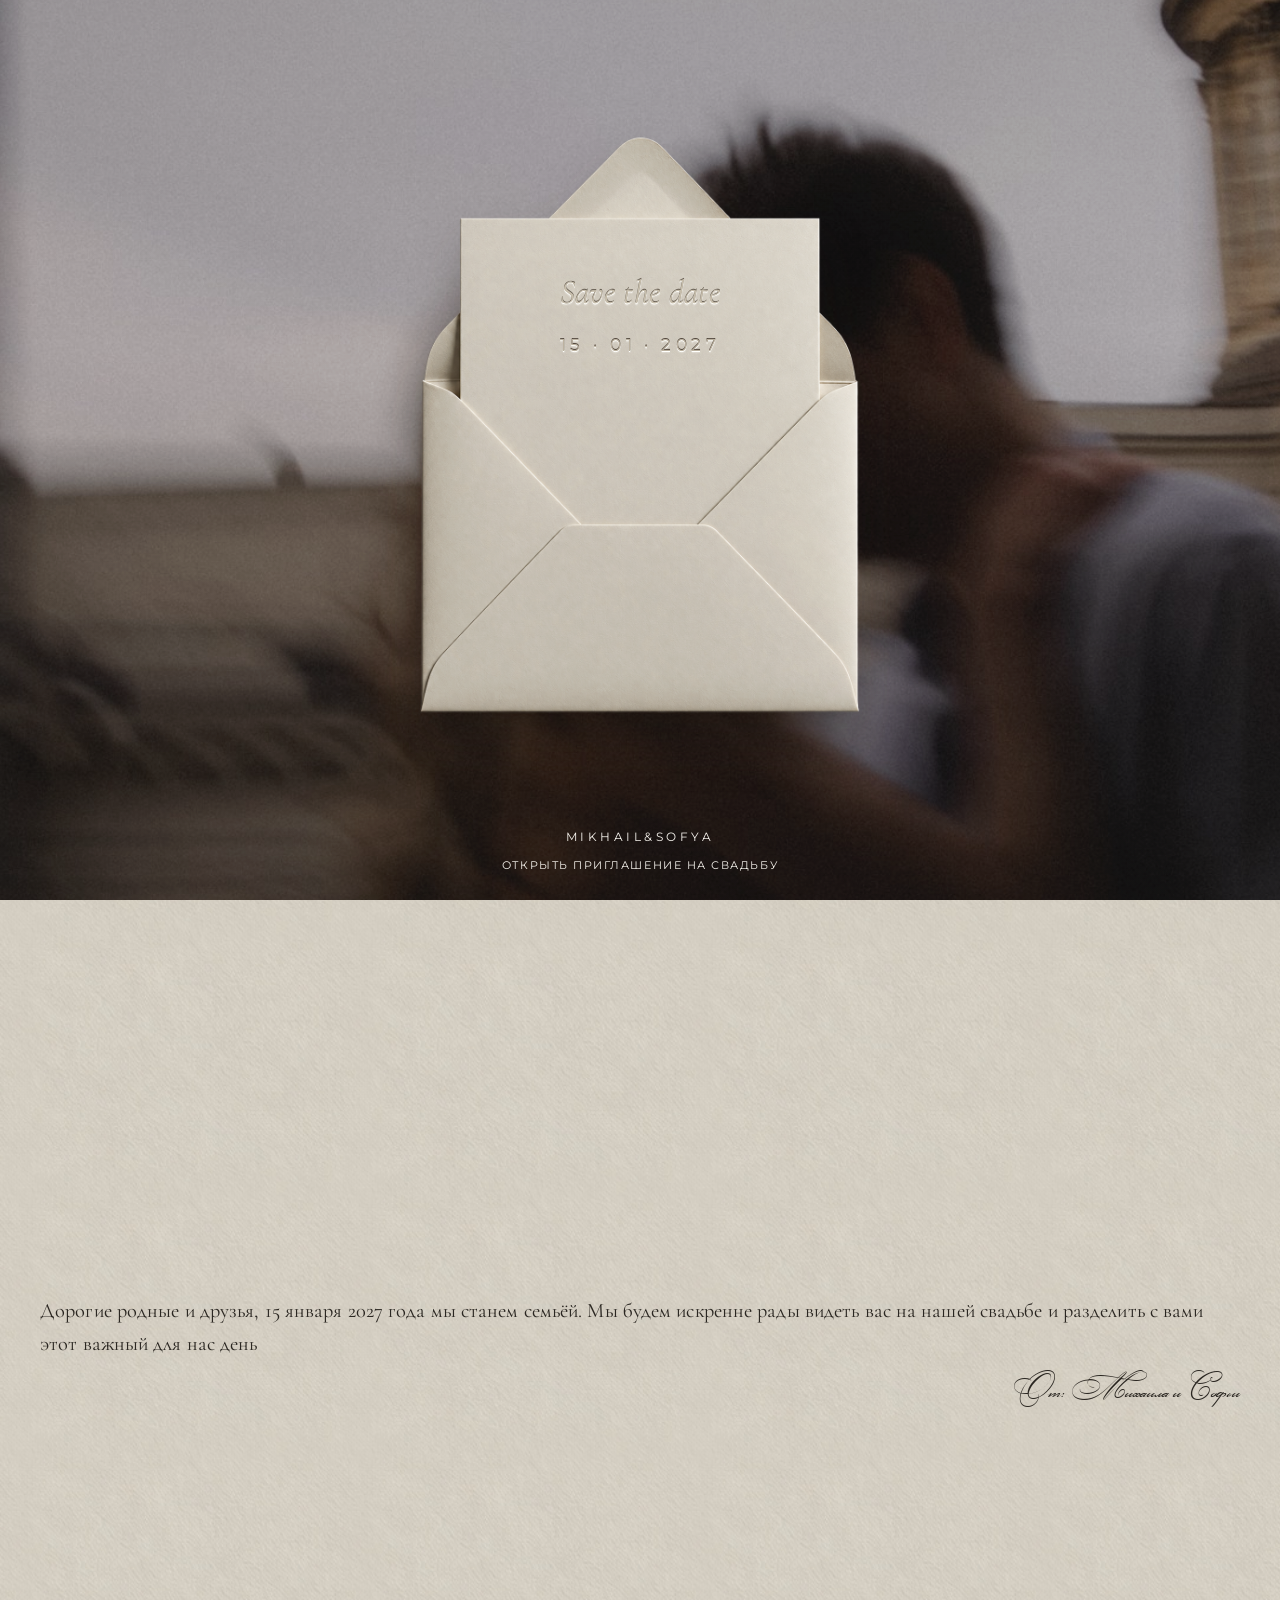
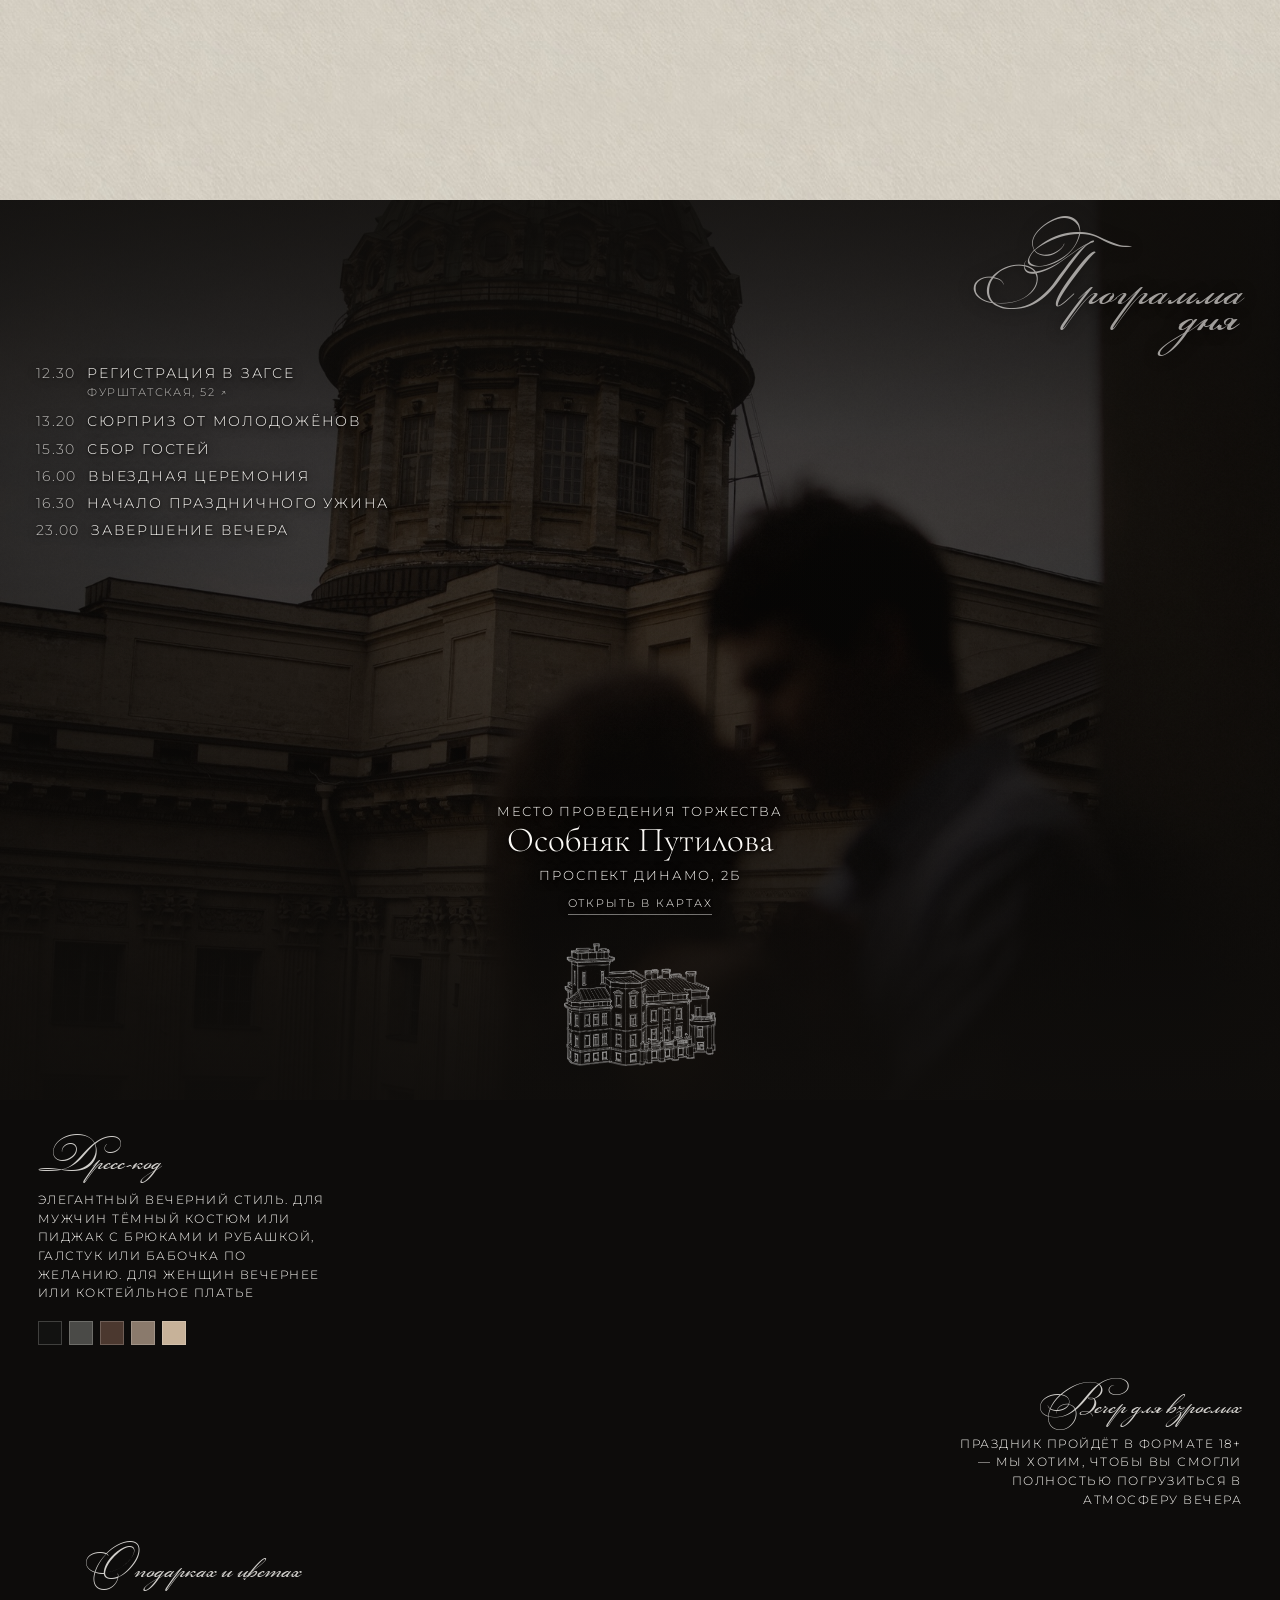
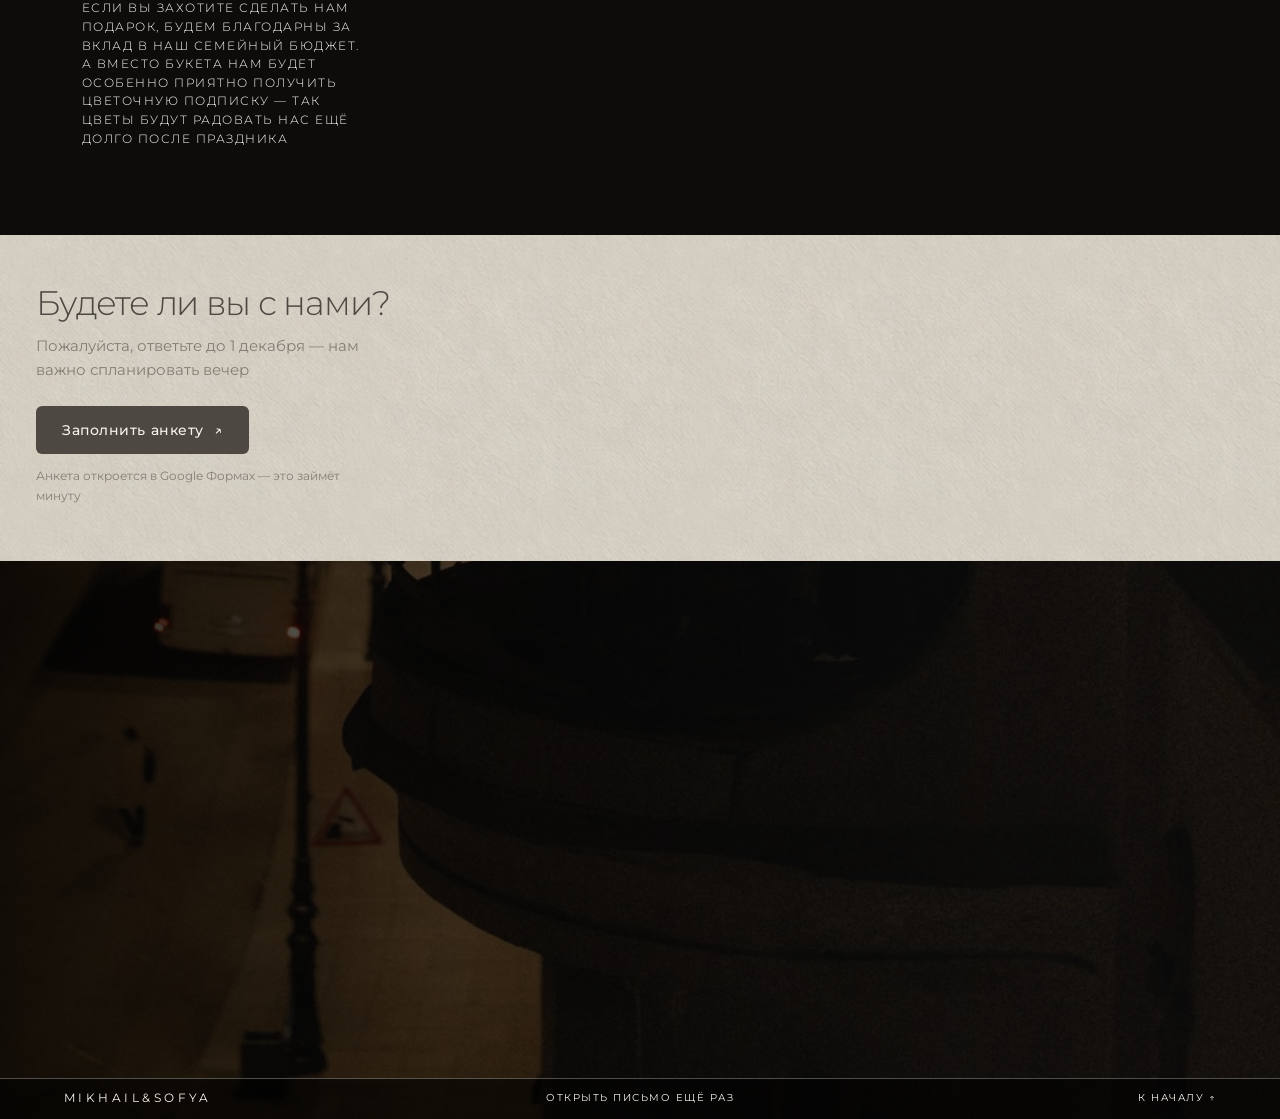
==== commit c3b20a63: "Новое расписание: ЗАГС для всех, сюрприз от молодожёнов, без торта; ответ до 1 декабря - 12.30 регис" ====
--- a/index.html
+++ b/index.html
@@ -93,10 +93,12 @@
       <div class="mp-top">
         <h2 class="mp-title" id="day-title">Программа <span class="tail">дня</span></h2>
         <ol class="mp-sched">
+          <li><i>12.30</i><span class="mp-ev">Регистрация в ЗАГСе
+            <a class="mp-where" href="https://yandex.ru/maps/?text=Санкт-Петербург, Фурштатская улица, 52" target="_blank" rel="noopener">Фурштатская, 52 <span aria-hidden="true">↗</span></a></span></li>
+          <li><i>13.20</i>Сюрприз от молодожёнов</li>
           <li><i>15.30</i>Сбор гостей</li>
           <li><i>16.00</i>Выездная церемония</li>
           <li><i>16.30</i>Начало праздничного ужина</li>
-          <li><i>20.00</i>Вынос свадебного торта</li>
           <li><i>23.00</i>Завершение вечера</li>
         </ol>
       </div>
@@ -128,7 +130,7 @@
 
       <section class="mock-rsvp" id="rsvp" aria-labelledby="rsvp-title">
     <h2 id="rsvp-title">Будете ли вы с нами?</h2>
-    <p>Пожалуйста, ответьте до 25 декабря — нам важно спланировать вечер</p>
+    <p>Пожалуйста, ответьте до 1 декабря — нам важно спланировать вечер</p>
     <a class="go" href="https://docs.google.com/forms/d/e/1FAIpQLSdp6Pcx8MnCEJKQ5-hmaVLhwbYs9tH2nUkPzJ9cgYarxLJWHg/viewform" target="_blank" rel="noopener">Заполнить анкету <span aria-hidden="true">↗</span></a>
     <p class="hint">Анкета откроется в Google Формах — это займёт минуту</p>
       </section>
--- a/final.css
+++ b/final.css
@@ -92,6 +92,11 @@
 .mock-program .mp-dash{margin:clamp(4px,1vw,6px) 0 clamp(6px,1.6vw,10px);font-family:"MPMont",Arial,sans-serif;
   font-weight:300;font-size:12.5px;line-height:1}
 
+/* адрес ЗАГСа — мелкой строкой под пунктом, ссылкой на карты */
+.mock-program .mp-sched .mp-ev{display:inline-block;vertical-align:top}
+.mock-program .mp-sched .mp-where{display:block;width:fit-content;margin:1px 0 4px;
+  font-size:10.5px;letter-spacing:.14em;opacity:.72;color:inherit;text-decoration:none}
+
 /* ===== details-embed.css ===== */
 /* Экран «важные детали» — ступенями. Накладывается на раздел сайта. */
 @font-face{font-family:"MDMont";src:url("fonts/montserrat-v18.ttf") format("truetype");font-weight:100 900;font-display:swap}
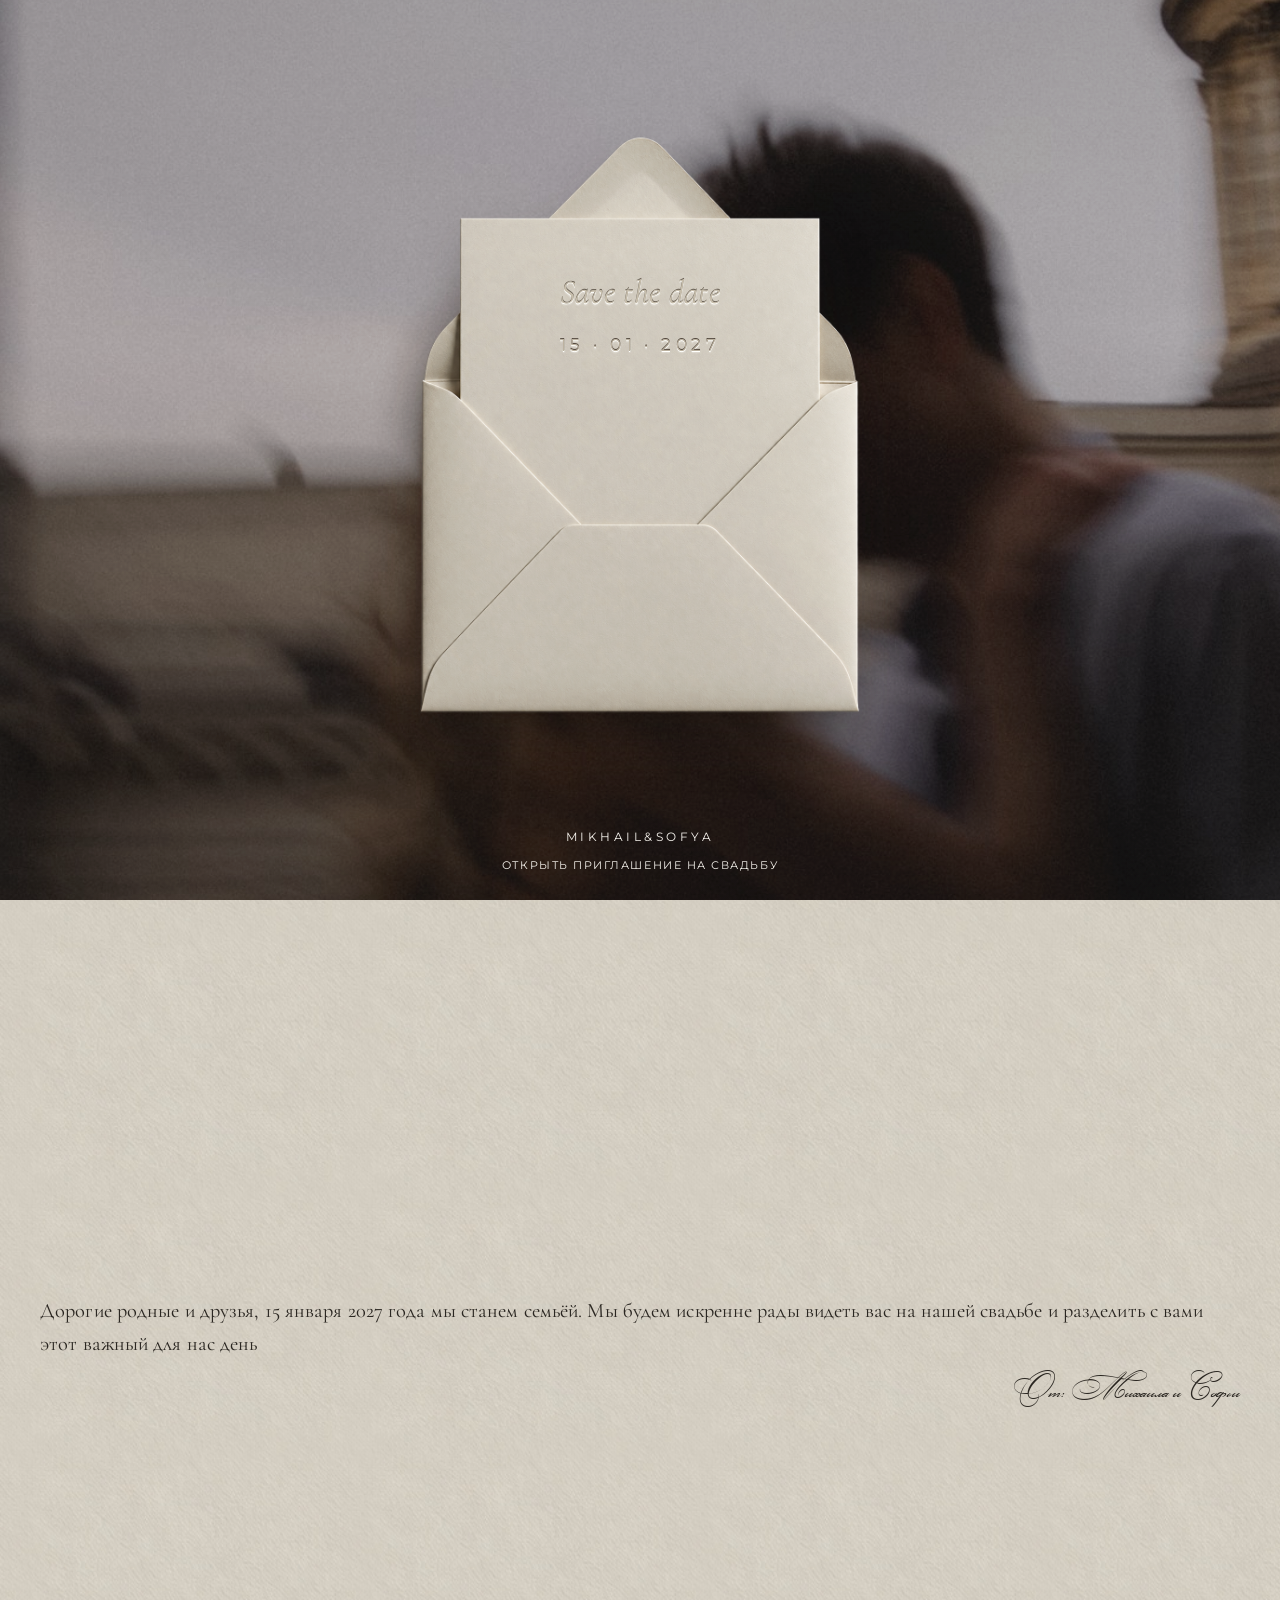
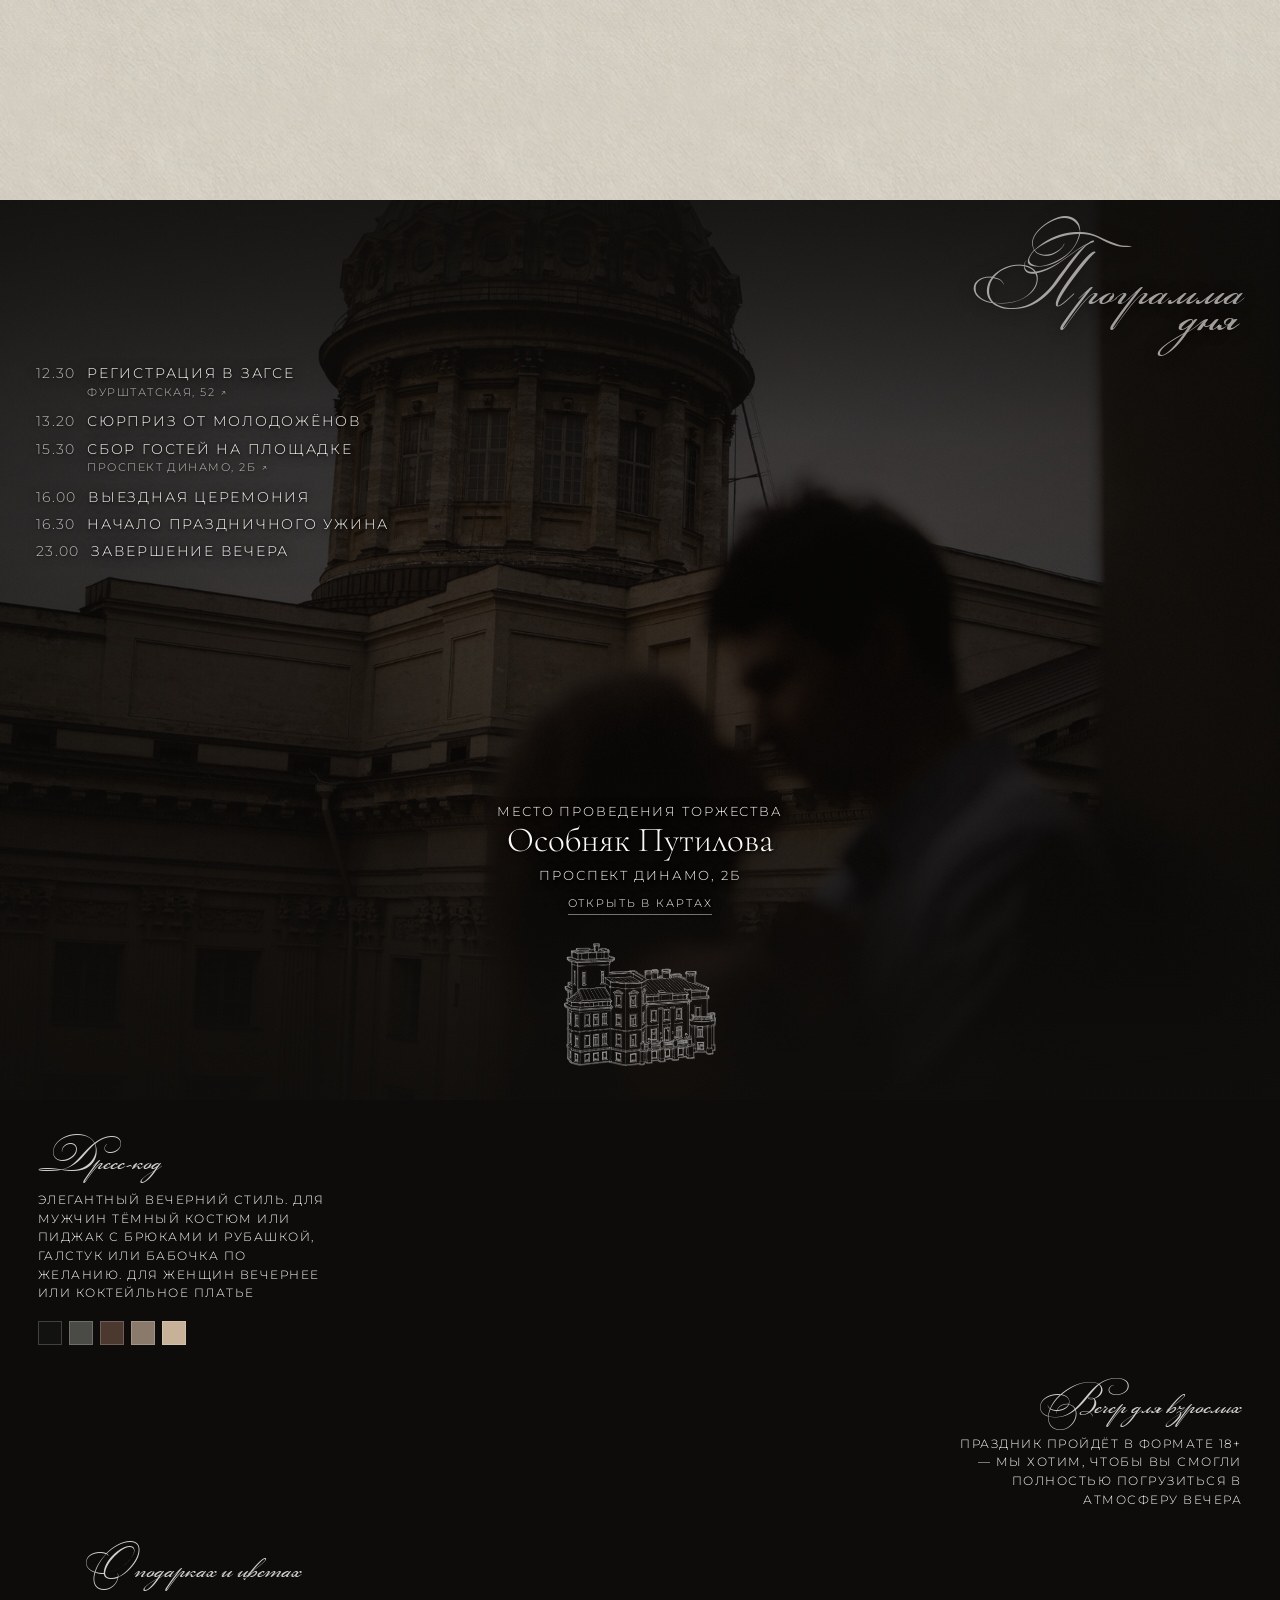
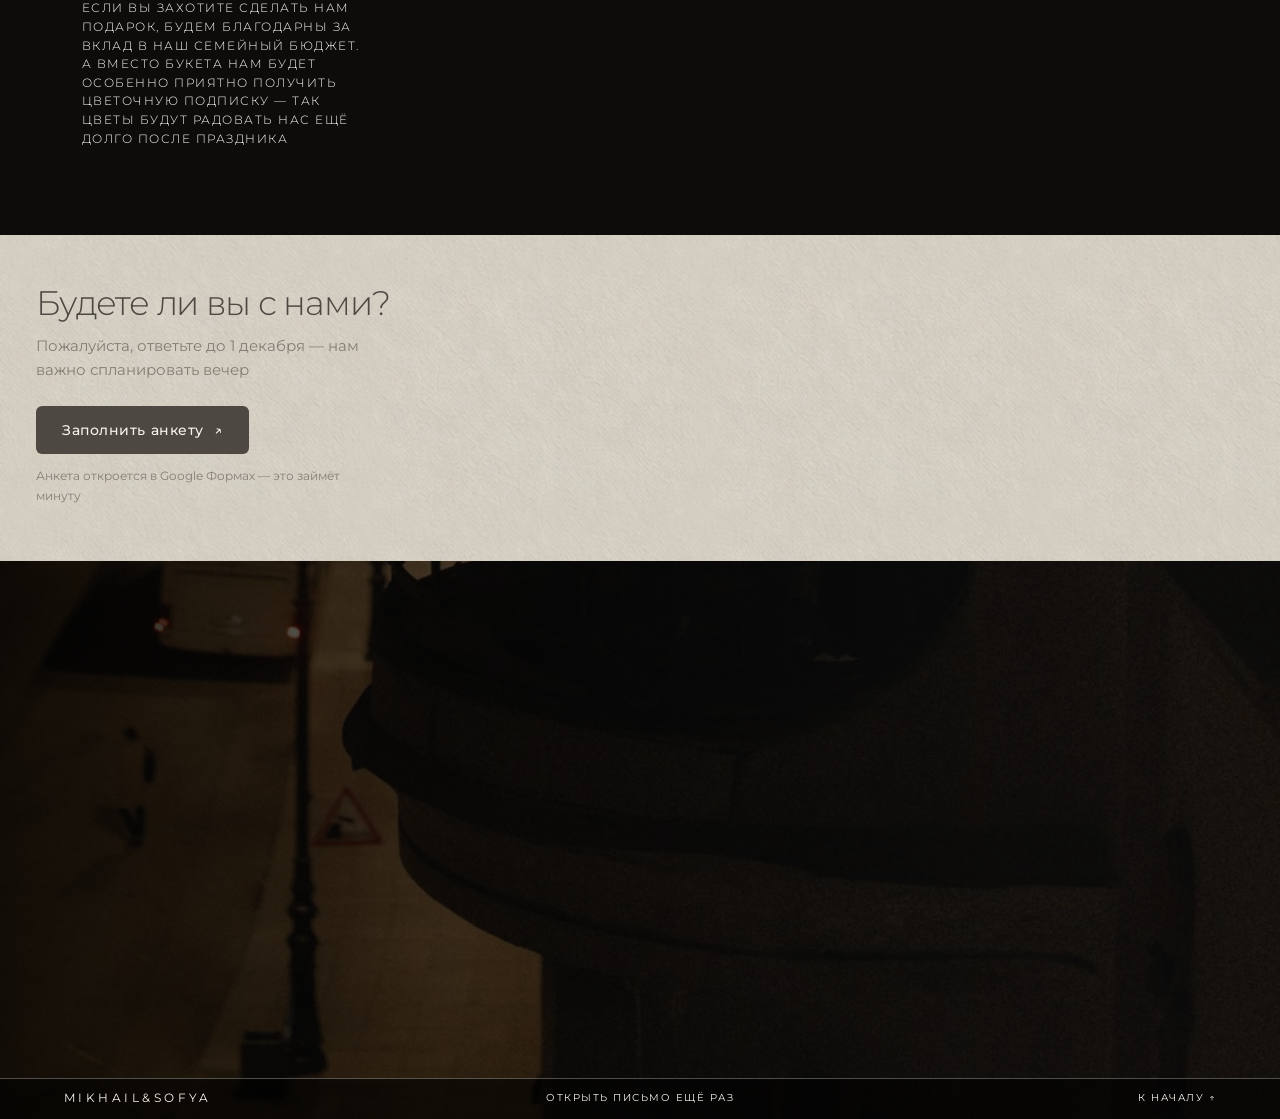
==== commit 192a5403: "Сбор гостей на площадке с адресом особняка Co-Authored-By: Claude Opus 5.5 (1M context) <noreply@ant" ====
--- a/index.html
+++ b/index.html
@@ -96,7 +96,8 @@
           <li><i>12.30</i><span class="mp-ev">Регистрация в ЗАГСе
             <a class="mp-where" href="https://yandex.ru/maps/?text=Санкт-Петербург, Фурштатская улица, 52" target="_blank" rel="noopener">Фурштатская, 52 <span aria-hidden="true">↗</span></a></span></li>
           <li><i>13.20</i>Сюрприз от молодожёнов</li>
-          <li><i>15.30</i>Сбор гостей</li>
+          <li><i>15.30</i><span class="mp-ev">Сбор гостей на площадке
+            <a class="mp-where" href="https://yandex.ru/maps/?text=Санкт-Петербург, проспект Динамо, 2Б, особняк Путилова" target="_blank" rel="noopener">Проспект Динамо, 2Б <span aria-hidden="true">↗</span></a></span></li>
           <li><i>16.00</i>Выездная церемония</li>
           <li><i>16.30</i>Начало праздничного ужина</li>
           <li><i>23.00</i>Завершение вечера</li>
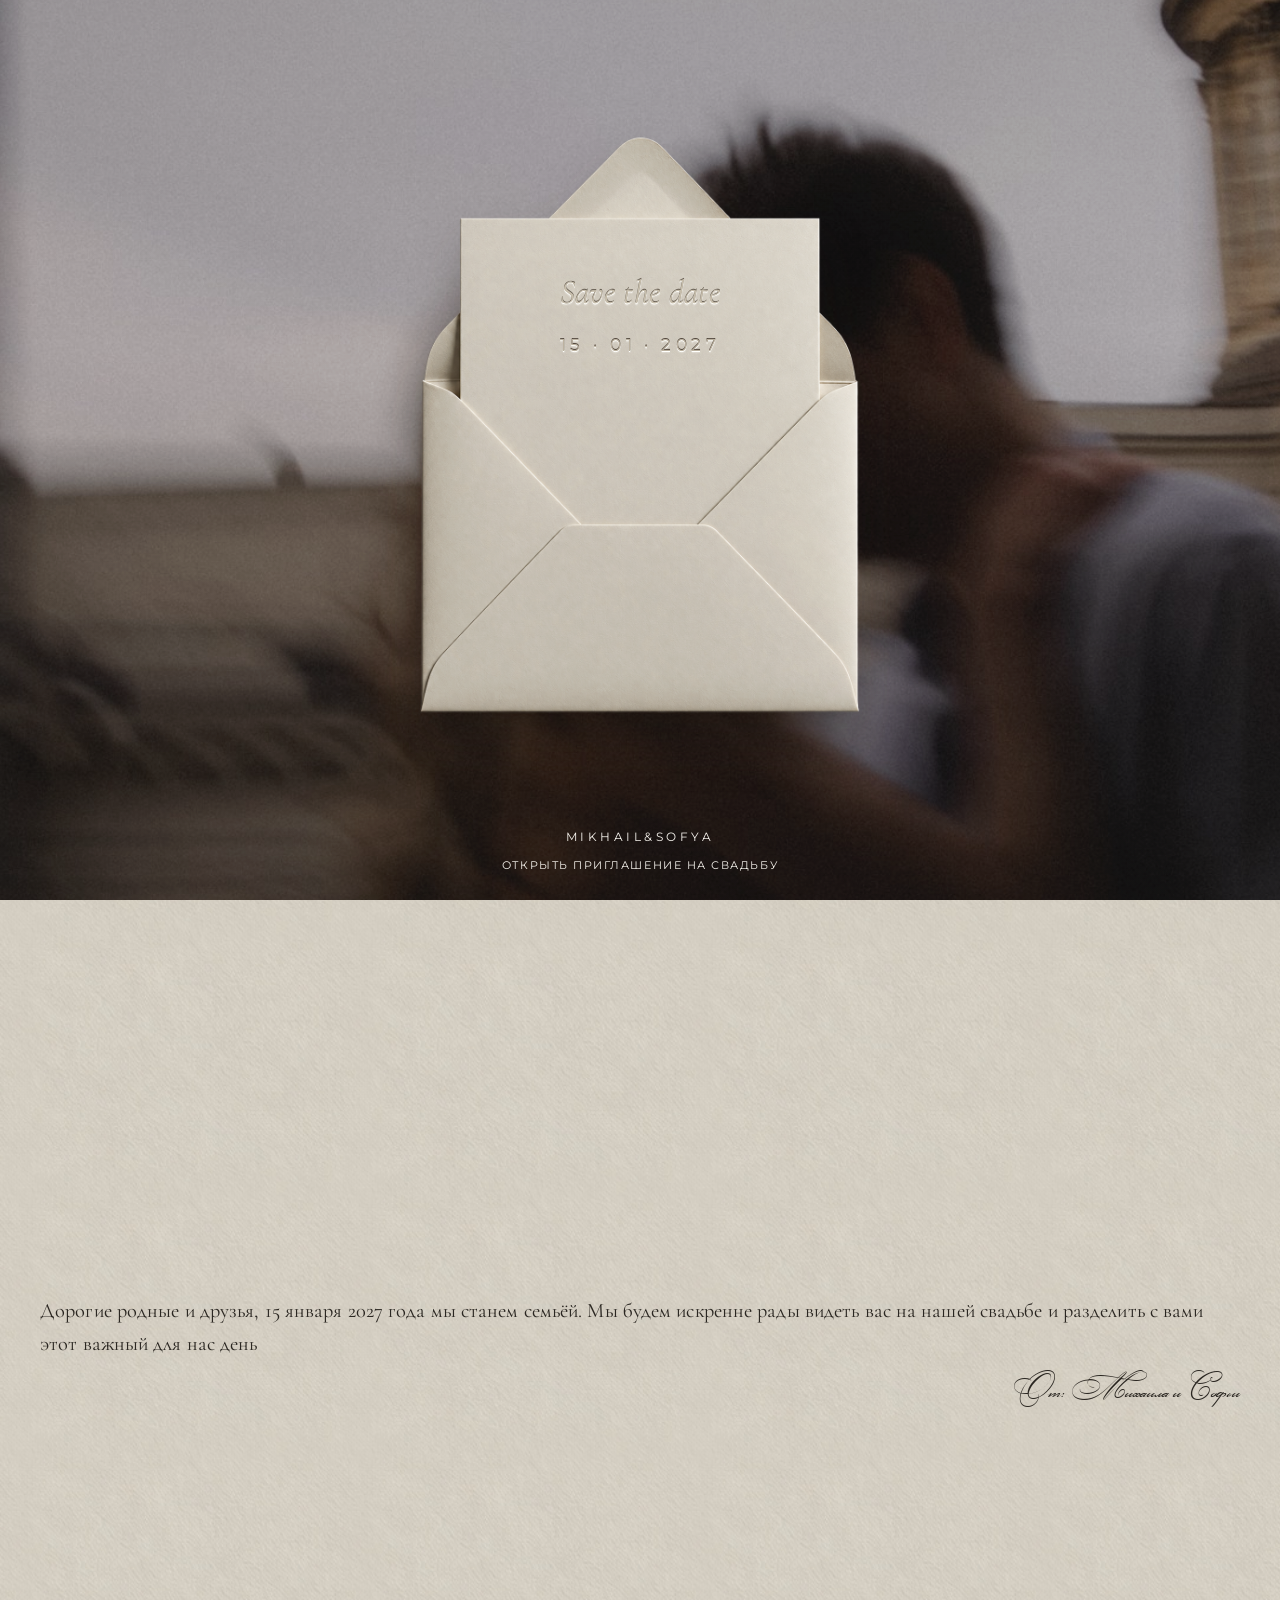
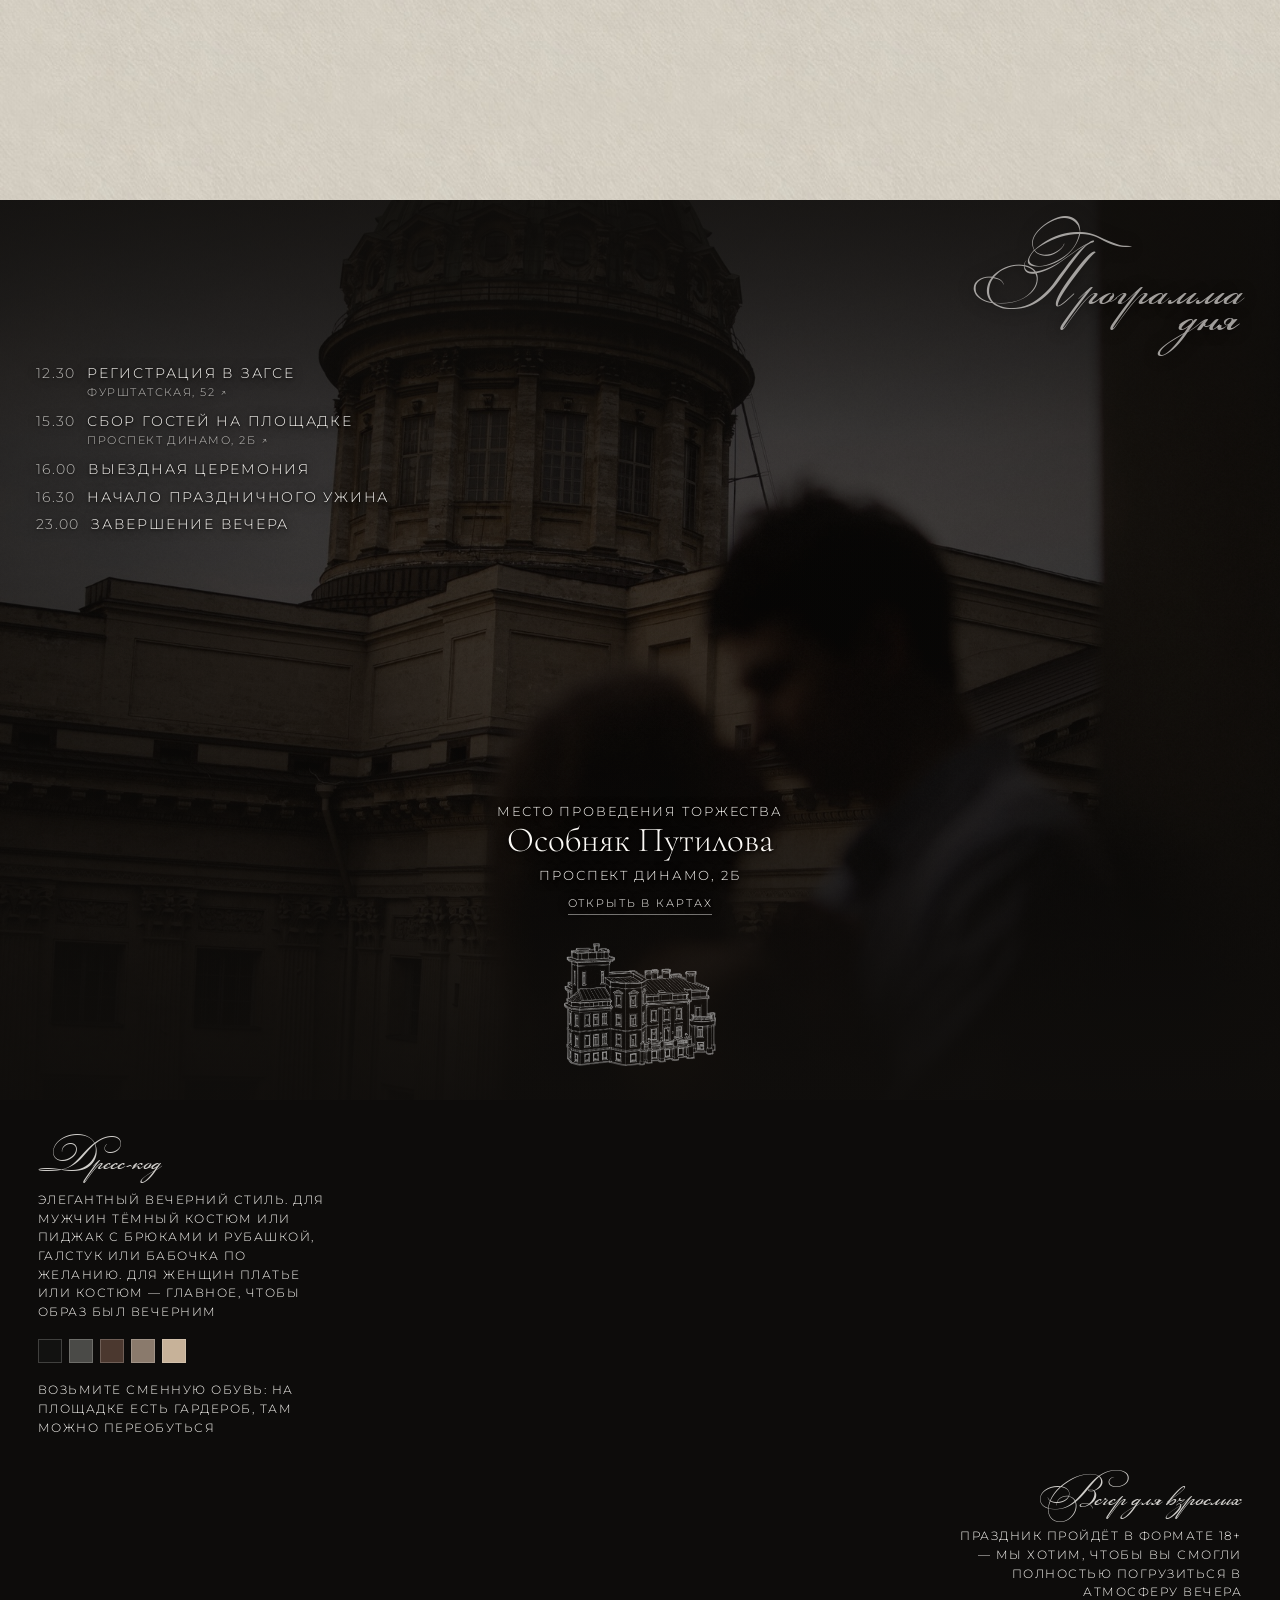
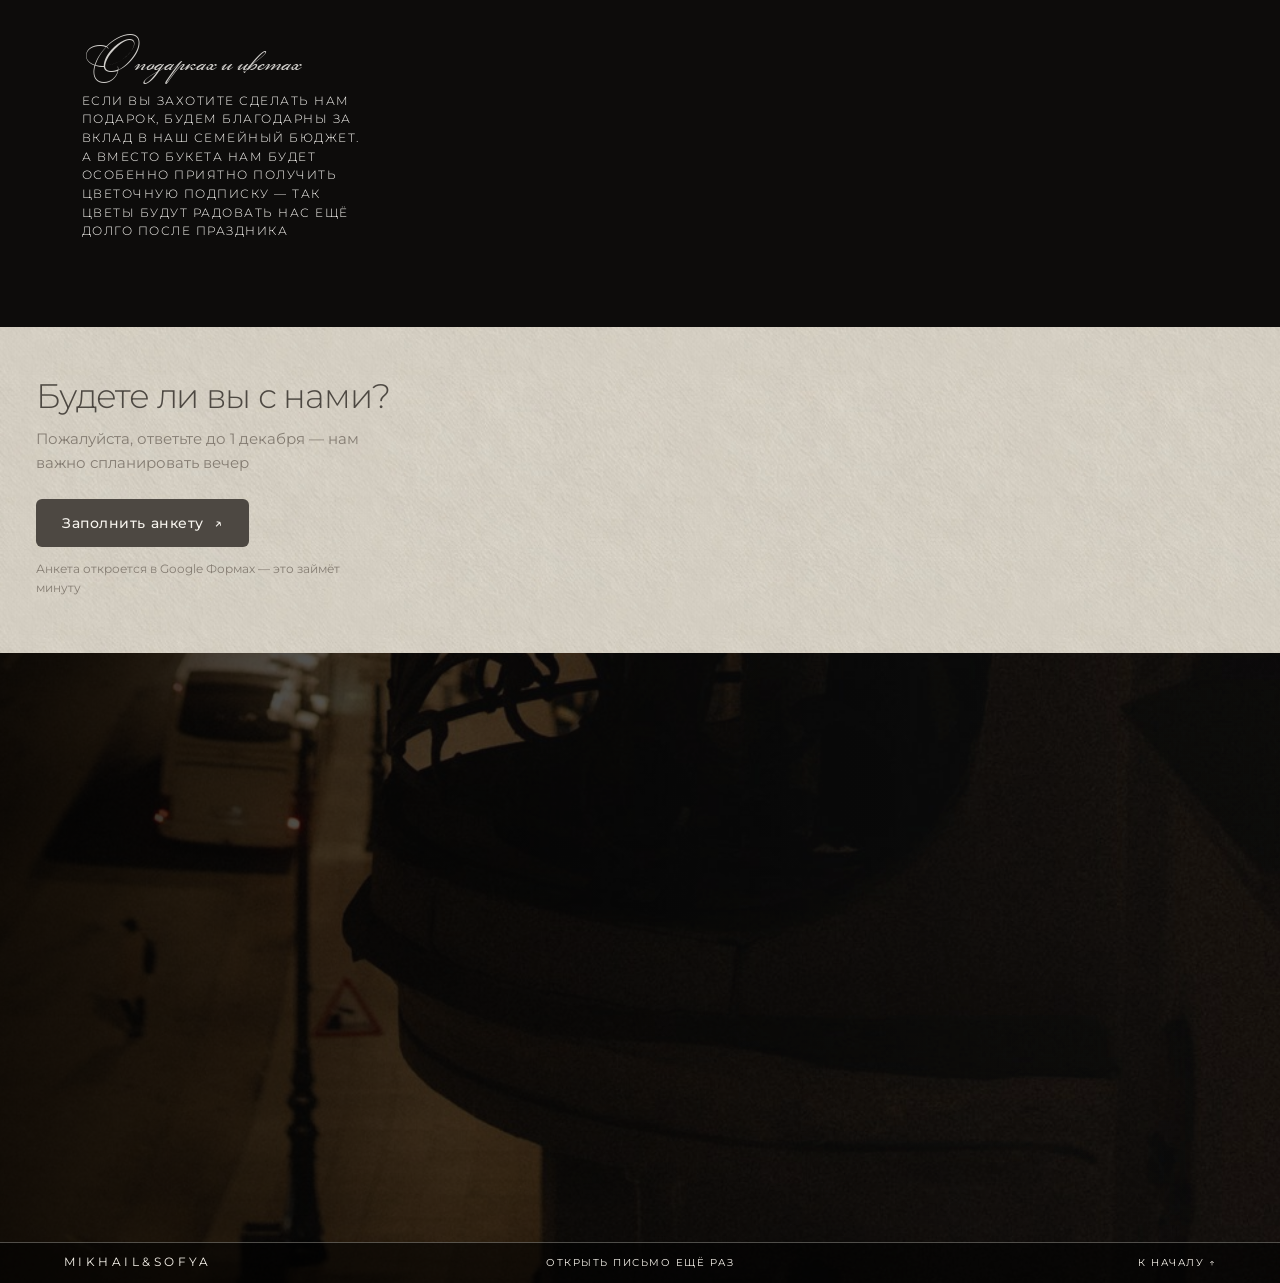
==== commit 35cd625f: "Программа без сюрприза, новый дресс-код, второй организатор Олеся, Telegram Натали по нику Co-Author" ====
--- a/index.html
+++ b/index.html
@@ -95,7 +95,6 @@
         <ol class="mp-sched">
           <li><i>12.30</i><span class="mp-ev">Регистрация в ЗАГСе
             <a class="mp-where" href="https://yandex.ru/maps/?text=Санкт-Петербург, Фурштатская улица, 52" target="_blank" rel="noopener">Фурштатская, 52 <span aria-hidden="true">↗</span></a></span></li>
-          <li><i>13.20</i>Сюрприз от молодожёнов</li>
           <li><i>15.30</i><span class="mp-ev">Сбор гостей на площадке
             <a class="mp-where" href="https://yandex.ru/maps/?text=Санкт-Петербург, проспект Динамо, 2Б, особняк Путилова" target="_blank" rel="noopener">Проспект Динамо, 2Б <span aria-hidden="true">↗</span></a></span></li>
           <li><i>16.00</i>Выездная церемония</li>
@@ -116,8 +115,9 @@
       <section class="mock-details" aria-labelledby="details-title">
     <article class="step">
       <h3 id="details-title">Дресс-код</h3>
-      <p>Элегантный вечерний стиль. Для мужчин тёмный костюм или пиджак с брюками и рубашкой, галстук или бабочка по желанию. Для женщин вечернее или коктейльное платье</p>
+      <p>Элегантный вечерний стиль. Для мужчин тёмный костюм или пиджак с брюками и рубашкой, галстук или бабочка по желанию. Для женщин платье или костюм — главное, чтобы образ был вечерним</p>
       <div class="tones"><span class="t1"></span><span class="t2"></span><span class="t3"></span><span class="t4"></span><span class="t5"></span></div>
+      <p class="note">Возьмите сменную обувь: на площадке есть гардероб, там можно переобуться</p>
     </article>
     <article class="step">
       <h3>Вечер для взрослых</h3>
@@ -141,9 +141,10 @@
         <div class="closing-shade" aria-hidden="true"></div>
         <div class="closing-copy" data-reveal>
           <div class="closing-contact">
-            <p>По всем вопросам, связанным с мероприятием, вы можете связаться с нашим организатором</p>
+            <p>По всем вопросам, связанным с мероприятием, вы можете связаться с нашими организаторами</p>
             <p class="organizer-name">Натали</p>
-            <div class="links"><a href="tel:+79676250267">+7 967 625-02-67</a><a class="tg" href="https://t.me/+79676250267" target="_blank" rel="noopener">Telegram <span class="arr" aria-hidden="true">↗</span></a></div>
+            <div class="links"><a href="tel:+79676250267">+7 967 625-02-67</a><a class="tg" href="https://t.me/Egorovaevent" target="_blank" rel="noopener">Telegram <span class="arr" aria-hidden="true">↗</span></a></div>
+            <p class="organizer-name org-2">Олеся</p><div class="links"><a href="tel:+79602563029">+7 960 256-30-29</a><a class="tg" href="https://t.me/LesyaGerber" target="_blank" rel="noopener">Telegram <span class="arr" aria-hidden="true">↗</span></a></div>
           </div>
         </div>
         <footer class="editorial-footer">
--- a/final.css
+++ b/final.css
@@ -122,6 +122,9 @@
 .mock-details .t3{background:#4b382f}.mock-details .t4{background:#8a7a6c}
 .mock-details .t5{background:#c7b299}
 
+/* приписка про обувь под палитрой: отделена воздухом, чтобы не слиться с описанием образа */
+.mock-details .step .note{margin-top:clamp(14px,3.4vw,18px)}
+
 /* ===== rsvp-embed.css ===== */
 /* Анкета: короткий блок с кнопкой на Google-форму, не на весь экран */
 @font-face{font-family:"MRMont";src:url("fonts/montserrat-v18.ttf") format("truetype");font-weight:100 900;font-display:swap}
@@ -140,7 +143,7 @@
 
 /* ===== closing-embed.css ===== */
 /* Финал: короче, небо срезано, контакт слева рядом с головами, без линии сверху */
-.mock-closing.closing-editorial{min-height:0;height:clamp(470px,62svh,560px)}
+.mock-closing.closing-editorial{min-height:0;height:clamp(540px,70svh,640px)}
 .mock-closing.closing-editorial > img{
   animation:none !important;
   object-position:62% 100%;
@@ -171,6 +174,9 @@
 .mock-closing .editorial-footer button,
 .mock-closing .editorial-footer a{border-bottom:0 !important;min-height:34px}
 
+/* второй организатор ближе к первому, чем первый к тексту сверху */
+.mock-closing .closing-contact .organizer-name.org-2{margin-top:clamp(18px,2.6svh,24px) !important}
+
 /* ===== envelope-embed.css ===== */
 /* Конверт: дата крупнее и ниже, без подчёркивания у кнопки */
 .envelope-live-copy time{
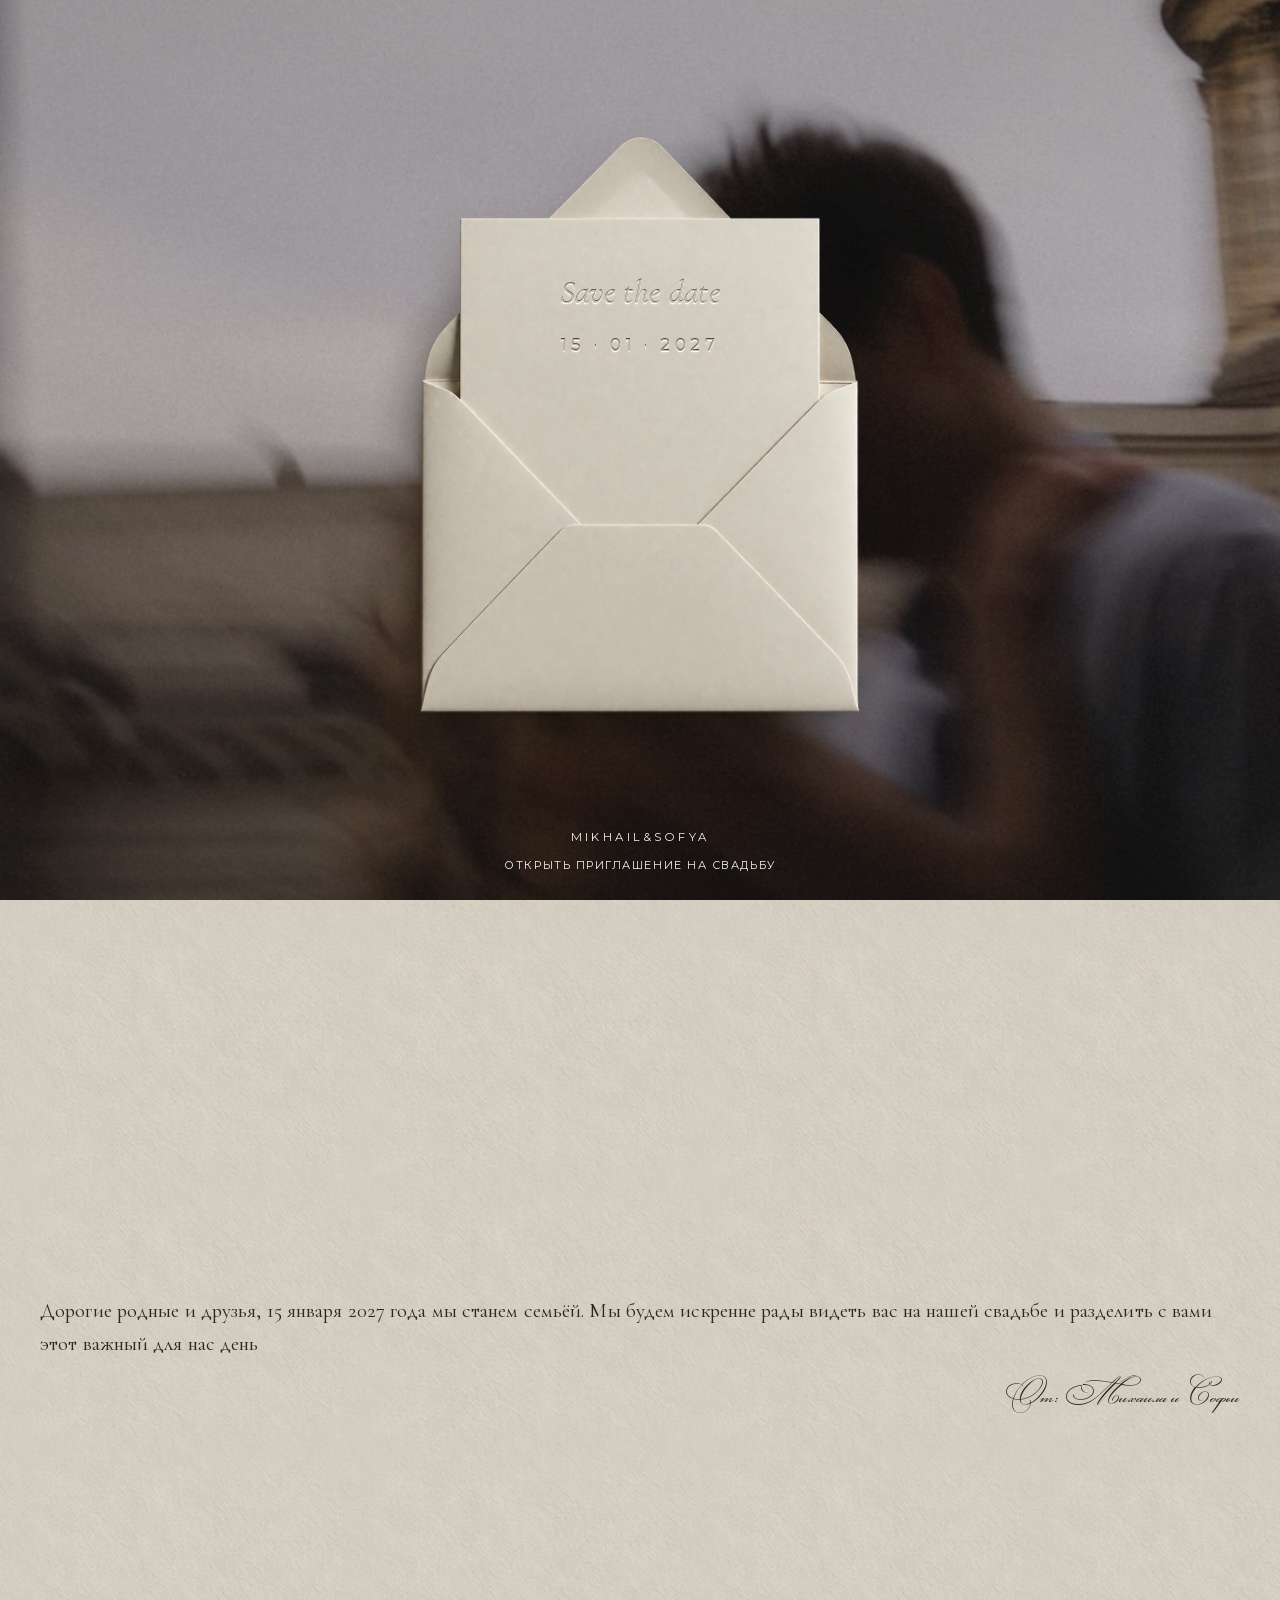
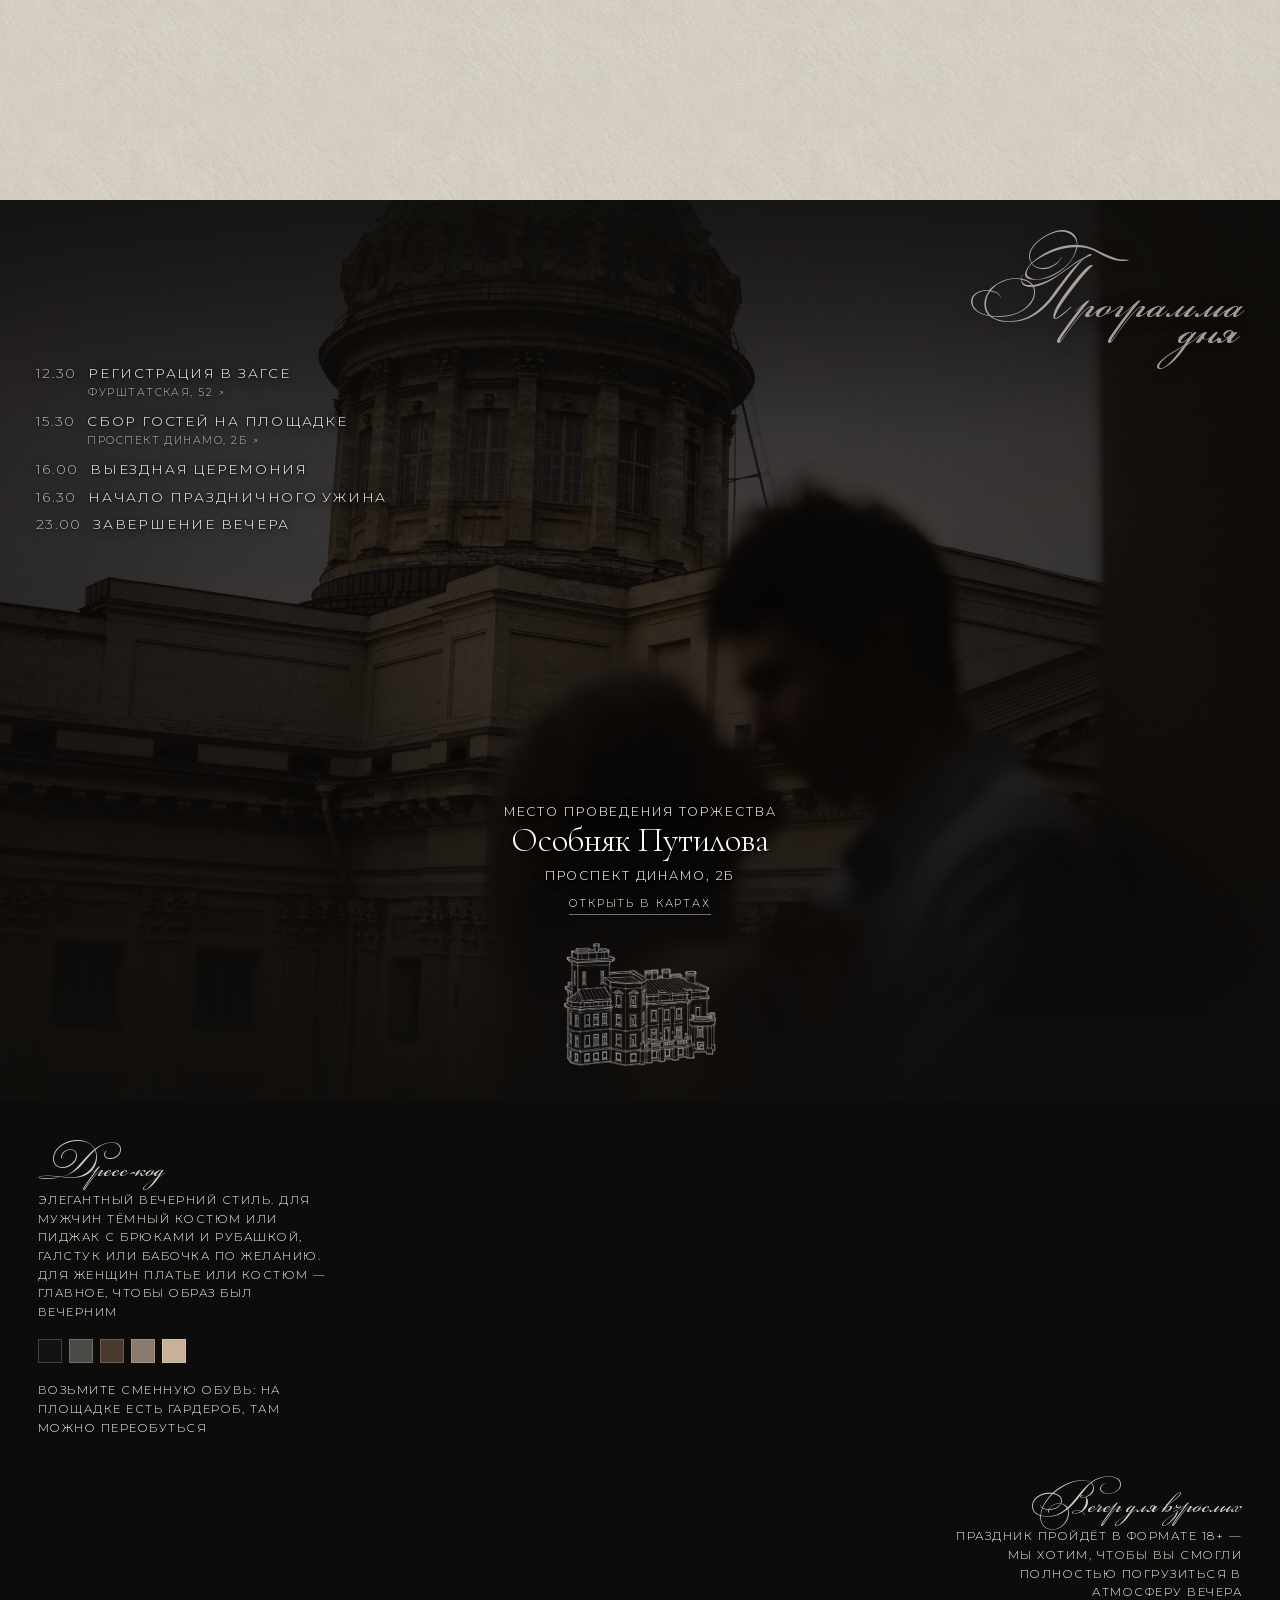
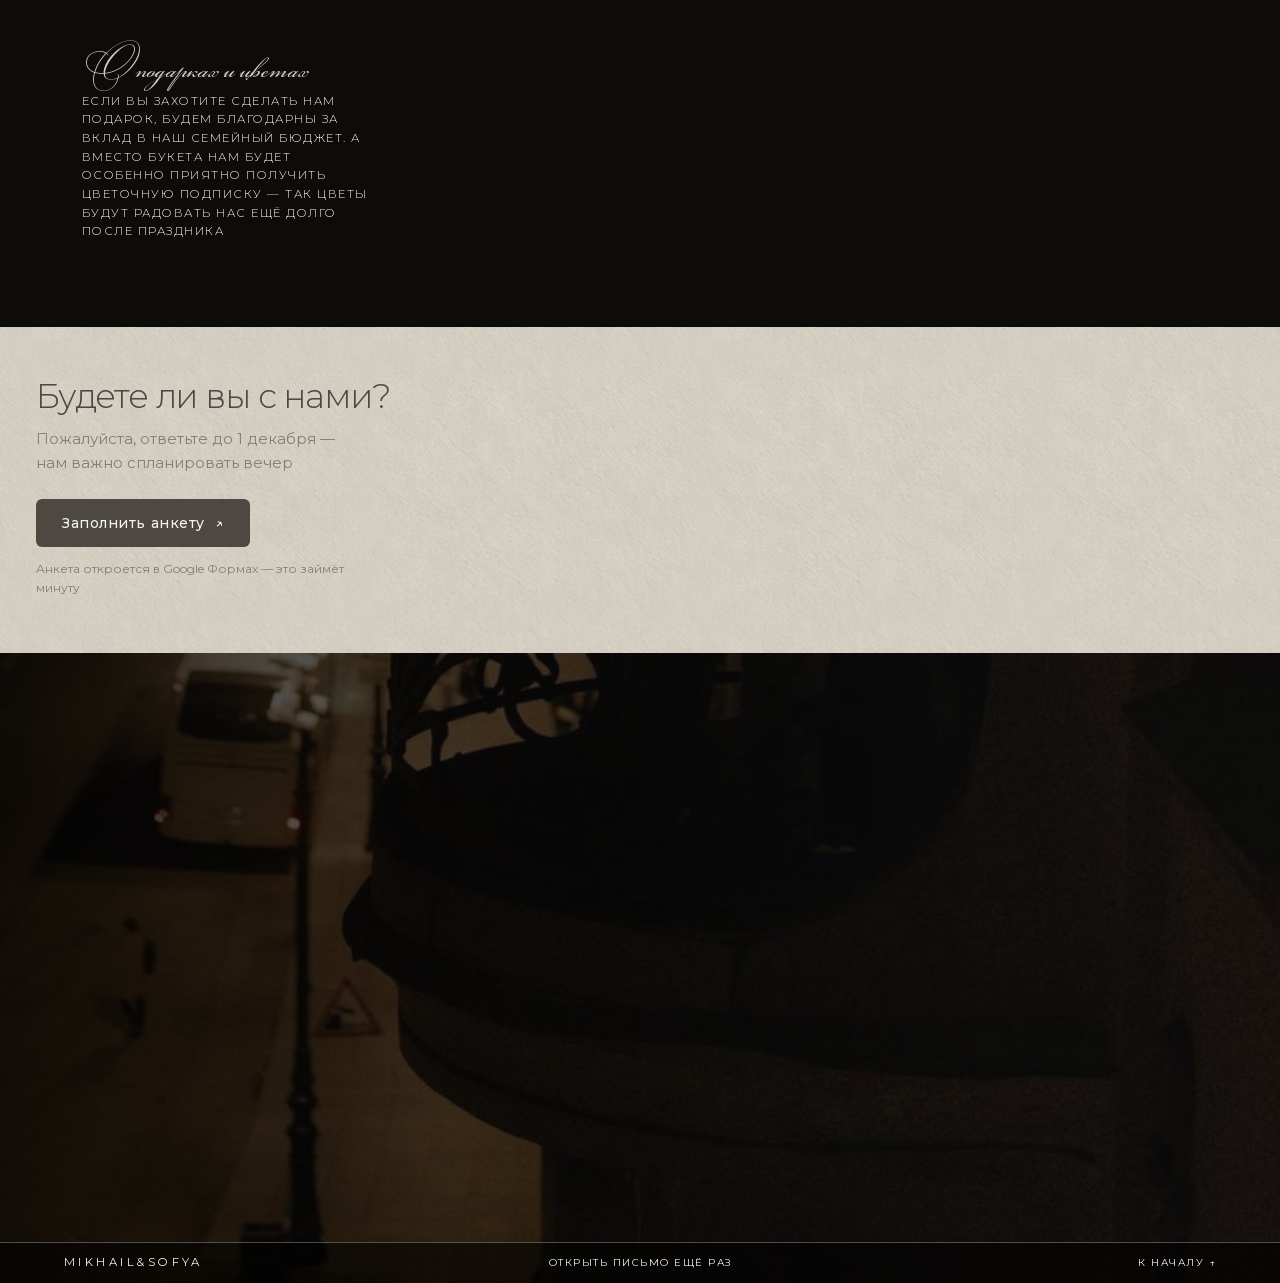
==== commit 4a4c99e4: "Лёгкая версия для мобильного интернета и страница без прыжков Конверт появляется целиком, когда загр" ====
--- a/index.html
+++ b/index.html
@@ -13,21 +13,40 @@
   <meta property="og:image" content="фотосессия-предложение/город/diana starry-0021.jpg">
   <meta property="og:type" content="website">
   <link rel="icon" href="data:image/svg+xml,%3Csvg xmlns='http://www.w3.org/2000/svg' viewBox='0 0 60 60'%3E%3Crect width='60' height='60' rx='30' fill='%23111110'/%3E%3Ctext x='30' y='40' text-anchor='middle' font-family='serif' font-size='30' fill='%23f4f1eb'%3E15%3C/text%3E%3C/svg%3E">
-  <link rel="preload" href="fonts/montserrat-v18.ttf" as="font" type="font/ttf" crossorigin>
-  <link rel="preload" href="fonts/bikham-cyr-user-preview.ttf" as="font" type="font/ttf" crossorigin>
+  <link rel="preload" href="fonts/montserrat-v18.woff2" as="font" type="font/woff2" crossorigin>
+  <link rel="preload" href="fonts/bikham-cyr-user-preview.woff2" as="font" type="font/woff2" crossorigin>
   <link rel="preload" href="images/story-motion-v6.jpg" as="image" fetchpriority="high">
-  <link rel="stylesheet" href="styles.css?v=44">
-  <link rel="stylesheet" href="envelope.css?v=41">
+  <link rel="preload" href="images/envelope-topdown-v17.webp" as="image" type="image/webp" fetchpriority="high">
+  <link rel="preload" href="fonts/cormorant-garamond-italic-v18.woff2" as="font" type="font/woff2" crossorigin>
+  <script>
+/* Высоты от экрана считаем при открытии и больше не трогаем: шапка браузера или Телеграма
+   прячется при прокрутке, и без этого блоки меняют высоту, а страница прыгает. Пересчёт — при повороте. */
+(function(){var r=document.documentElement,w=0,still=false;
+function unit(n){var d=document.createElement('div');d.style.cssText='position:absolute;top:0;left:0;width:0;visibility:hidden;height:100'+n;
+r.appendChild(d);var h=d.getBoundingClientRect().height/100;r.removeChild(d);return h}
+function set(){if(still&&innerWidth===w)return;w=innerWidth;var vh=unit('vh');
+['vh','svh','dvh'].forEach(function(n){r.style.setProperty('--'+n,(unit(n)||vh)+'px')})}
+set();addEventListener('resize',set);
+addEventListener('scroll',function(){if(matchMedia('(pointer: coarse)').matches)still=true},{passive:true});
+r.classList.add('env-loading');var shown=false;function show(){if(!shown){shown=true;r.classList.remove('env-loading')}}
+setTimeout(show,8000);
+document.addEventListener('DOMContentLoaded',function(){var i=document.querySelector('.envelope-still');
+var img=new Promise(function(ok){if(!i||i.complete)ok();else{i.addEventListener('load',ok);i.addEventListener('error',ok)}});
+var font=document.fonts&&document.fonts.load?document.fonts.load('italic 400 32px "Cormorant Garamond"').catch(function(){}):0;
+Promise.all([img,font]).then(show)})})();
+</script>
+  <link rel="stylesheet" href="styles.css?v=c68b2f61">
+  <link rel="stylesheet" href="envelope.css?v=15464753">
   <script>if(new URLSearchParams(location.search).has('zags'))document.documentElement.dataset.mode='zags';</script>
   <noscript><style>.envelope-gate{display:none!important}.site-shell{visibility:visible!important}[data-reveal]{opacity:1!important}</style></noscript>
-  <link rel="stylesheet" href="final.css?v=3">
+  <link rel="stylesheet" href="final.css?v=05e69743">
   </head>
 <body>
   <div class="envelope-gate" id="envelope" role="dialog" aria-modal="true" aria-label="Свадебное приглашение Михаила и Софьи">
     <img class="envelope-backdrop" src="images/story-motion-v6.jpg" alt="" width="1707" height="2560" aria-hidden="true">
     <div class="envelope-backdrop-shade" aria-hidden="true"></div>
     <button class="envelope-object" id="envelope-open" type="button" aria-label="Открыть свадебное приглашение Михаила и Софьи">
-      <img class="envelope-still" src="images/envelope-topdown-v17.png" alt="" width="1024" height="1536" aria-hidden="true">
+      <picture><source srcset="images/envelope-topdown-v17.webp" type="image/webp"><img class="envelope-still" src="images/envelope-topdown-v17.png" alt="" width="1122" height="1402" aria-hidden="true"></picture>
       <span class="envelope-live-copy" aria-hidden="true">
         <strong>Save the date</strong>
         <time datetime="2027-01-15">15 · 01 · 2027</time>
@@ -43,7 +62,7 @@
   <div class="site-shell" id="site-shell">
     <a class="skip-link" href="#main">Перейти к приглашению</a>
     <header class="fashion-hero" id="top" tabindex="-1">
-      <img class="fashion-hero-media" src="фотосессия-предложение/город/diana starry-0021.jpg" alt="Михаил и Софья смотрят друг на друга" width="1707" height="2560" fetchpriority="high">
+      <img class="fashion-hero-media" src="фотосессия-предложение/город/diana starry-0021.jpg" alt="Михаил и Софья смотрят друг на друга" width="1707" height="2560">
       <div class="fashion-hero-shade" aria-hidden="true"></div>
       <div class="fashion-hero-grain" aria-hidden="true"></div>
       <div class="fashion-nav" aria-label="Обложка приглашения">
@@ -86,7 +105,7 @@
 
       <section class="mock-program" id="day" aria-labelledby="day-title">
     <div class="mp-bg">
-      <img src="фотосессия-предложение/город/diana starry-0030.jpg" alt="">
+      <img src="фотосессия-предложение/город/diana starry-0030.jpg" alt="" loading="lazy" decoding="async">
       <div class="mp-veil"></div>
     </div>
     <div class="mp-page">
@@ -107,7 +126,7 @@
         <p class="mp-name">Особняк Путилова</p>
         <p class="mp-addr">проспект Динамо, 2Б</p>
         <a class="mp-link" href="https://yandex.ru/maps/?text=Санкт-Петербург, проспект Динамо, 2Б, особняк Путилова" target="_blank" rel="noopener">Открыть в картах</a>
-        <img class="mp-manor" src="images/putilov-lines-v49.png" alt="Особняк Путилова, зарисовка">
+        <img class="mp-manor" src="images/putilov-lines-v49.png" alt="Особняк Путилова, зарисовка" width="480" height="387" loading="lazy" decoding="async">
       </div>
     </div>
       </section>
@@ -156,7 +175,7 @@
     </main>
   </div>
 
-  <script src="envelope.js?v=24.0"></script>
-  <script src="script.js?v=24.0"></script>
+  <script src="envelope.js?v=fa4cbbf8"></script>
+  <script src="script.js?v=27acefdf"></script>
 </body>
 </html>
--- a/styles.css
+++ b/styles.css
@@ -1,6 +1,6 @@
 @font-face {
   font-family: "Anticva";
-  src: url("fonts/anticva-v24.otf") format("opentype");
+  src: url("fonts/anticva-v24.woff2") format("woff2");
   font-style: normal;
   font-weight: 400;
   font-display: swap;
@@ -8,7 +8,7 @@
 
 @font-face {
   font-family: "Cormorant Garamond";
-  src: url("fonts/cormorant-garamond-v18.ttf") format("truetype");
+  src: url("fonts/cormorant-garamond-v18.woff2") format("woff2");
   font-style: normal;
   font-weight: 400;
   font-display: swap;
@@ -16,7 +16,7 @@
 
 @font-face {
   font-family: "Cormorant Garamond";
-  src: url("fonts/cormorant-garamond-italic-v18.ttf") format("truetype");
+  src: url("fonts/cormorant-garamond-italic-v18.woff2") format("woff2");
   font-style: italic;
   font-weight: 400;
   font-display: swap;
@@ -24,7 +24,7 @@
 
 @font-face {
   font-family: "Great Vibes";
-  src: url("fonts/great-vibes-v24.ttf") format("truetype");
+  src: url("fonts/great-vibes-v24.woff2") format("woff2");
   font-style: normal;
   font-weight: 400;
   font-display: swap;
@@ -32,7 +32,7 @@
 
 @font-face {
   font-family: "Golos Text";
-  src: url("fonts/v22/golos-text-variable.ttf") format("truetype");
+  src: url("fonts/v22/golos-text-variable.woff2") format("woff2");
   font-style: normal;
   font-weight: 400 900;
   font-display: swap;
@@ -40,7 +40,7 @@
 
 @font-face {
   font-family: "Bikham Cyr Script";
-  src: url("fonts/bikham-cyr-user-preview.ttf") format("truetype");
+  src: url("fonts/bikham-cyr-user-preview.woff2") format("woff2");
   font-style: normal;
   font-weight: 400;
   font-display: swap;
@@ -48,7 +48,7 @@
 
 @font-face {
   font-family: "Florisel Script";
-  src: url("fonts/florisel-script-v7.ttf") format("truetype");
+  src: url("fonts/florisel-script-v7.woff2") format("woff2");
   font-style: normal;
   font-weight: 100;
   font-display: swap;
@@ -56,7 +56,7 @@
 
 @font-face {
   font-family: "Montserrat Thin";
-  src: url("fonts/montserrat-v18.ttf") format("truetype");
+  src: url("fonts/montserrat-v18.woff2") format("woff2");
   font-style: normal;
   font-weight: 100;
   font-display: swap;
@@ -64,7 +64,7 @@
 
 @font-face {
   font-family: "Montserrat";
-  src: url("fonts/montserrat-v18.ttf") format("truetype");
+  src: url("fonts/montserrat-v18.woff2") format("woff2");
   font-style: normal;
   font-weight: 400;
   font-display: swap;
@@ -247,7 +247,7 @@
 
 .fashion-hero {
   position: relative;
-  min-height: 100svh;
+  min-height: calc(var(--svh,1svh)*100);
   overflow: hidden;
   background: var(--ink);
   color: var(--white);
@@ -335,7 +335,7 @@
   display: block;
   width: 100%;
   min-height: clamp(190px, 25vw, 360px);
-  margin: clamp(10px, 1.8vh, 26px) 0 clamp(4px, 1vh, 14px);
+  margin: clamp(10px, calc(var(--vh,1vh)*1.8), 26px) 0 clamp(4px, calc(var(--vh,1vh)*1), 14px);
   font-weight: 400;
   line-height: 1;
 }
@@ -459,7 +459,7 @@
   display: flex;
   flex-direction: column;
   align-items: center;
-  margin: clamp(70px, 10vh, 120px) 0 42px;
+  margin: clamp(70px, calc(var(--vh,1vh)*10), 120px) 0 42px;
   font-family: var(--display);
   font-size: clamp(64px, 6.9vw, 110px);
   font-weight: 400;
@@ -525,7 +525,7 @@
 
 .countdown-editorial {
   position: relative;
-  min-height: min(86svh, 920px);
+  min-height: min(calc(var(--svh,1svh)*86), 920px);
   overflow: hidden;
   background: var(--ink);
   color: var(--white);
@@ -554,7 +554,7 @@
 
 .countdown-copy {
   display: flex;
-  min-height: min(86svh, 920px);
+  min-height: min(calc(var(--svh,1svh)*86), 920px);
   flex-direction: column;
   align-items: center;
   justify-content: center;
@@ -563,7 +563,7 @@
 }
 
 .countdown-copy > p {
-  margin-bottom: clamp(34px, 6vh, 72px);
+  margin-bottom: clamp(34px, calc(var(--vh,1vh)*6), 72px);
   font-family: var(--script);
   font-size: clamp(52px, 6vw, 94px);
   font-style: normal;
@@ -786,7 +786,7 @@
   position: relative;
   display: grid;
   grid-template-columns: 1fr;
-  grid-template-rows: minmax(500px, 78svh);
+  grid-template-rows: minmax(500px, calc(var(--svh,1svh)*78));
   overflow: hidden;
   background: var(--ink);
   color: var(--white);
@@ -1175,7 +1175,7 @@
 
 .closing-editorial {
   position: relative;
-  min-height: 72svh;
+  min-height: calc(var(--svh,1svh)*72);
   overflow: hidden;
   background: var(--ink);
   color: var(--white);
@@ -1204,7 +1204,7 @@
 
 .closing-copy {
   display: flex;
-  min-height: 100svh;
+  min-height: calc(var(--svh,1svh)*100);
   flex-direction: column;
   justify-content: space-between;
   padding: 76px var(--pad) 150px;
@@ -1384,7 +1384,7 @@
   }
 
   .invitation-photo {
-    min-height: 72svh;
+    min-height: calc(var(--svh,1svh)*72);
   }
 
   .invitation-photo img {
@@ -1428,7 +1428,7 @@
 
   .countdown-editorial,
   .countdown-copy {
-    min-height: 70svh;
+    min-height: calc(var(--svh,1svh)*70);
   }
 
   .countdown-editorial > img {
@@ -1527,7 +1527,7 @@
 
   .story-collage {
     grid-template-columns: 1fr;
-    grid-template-rows: 76svh;
+    grid-template-rows: calc(var(--svh,1svh)*76);
   }
 
   .story-collage-copy {
@@ -1584,7 +1584,7 @@
   }
 
   .reply-visual {
-    min-height: 58svh;
+    min-height: calc(var(--svh,1svh)*58);
   }
 
   .reply-visual img {
@@ -1773,7 +1773,7 @@
 .fashion-hero-title {
   top: auto;
   right: 0;
-  bottom: clamp(84px, 10svh, 112px);
+  bottom: clamp(84px, calc(var(--svh,1svh)*10), 112px);
   left: 0;
   display: grid;
   justify-items: center;
@@ -1867,7 +1867,7 @@
 .invitation-copy h2 {
   display: block;
   width: 100%;
-  margin: clamp(44px, 6vh, 76px) 0 0;
+  margin: clamp(44px, calc(var(--vh,1vh)*6), 76px) 0 0;
   font-family: "Montserrat Thin", Arial, sans-serif;
   font-size: clamp(49px, 5.3vw, 83px);
   font-weight: 100;
@@ -1931,7 +1931,7 @@
   .fashion-hero-title {
     top: auto;
     right: 0;
-    bottom: clamp(110px, 15svh, 150px);
+    bottom: clamp(110px, calc(var(--svh,1svh)*15), 150px);
     left: 0;
     width: calc(100% - 24px);
   }
@@ -1947,7 +1947,7 @@
     font-size: clamp(18px, 4.8vw, 23px);
   }
   .fashion-scroll { right: 50%; bottom: 20px; font-size: 10px; }
-  .invitation-photo { min-height: 68svh; }
+  .invitation-photo { min-height: calc(var(--svh,1svh)*68); }
   .invitation-photo img { object-position: 50% 14%; }
   .invitation-copy { min-height: 680px; padding: 82px 24px 68px; }
   .invitation-copy::before { top: 42px; }
@@ -2029,7 +2029,7 @@
   display: flex;
   flex-direction: column;
   align-items: center;
-  margin: clamp(66px, 9vh, 110px) 0 0;
+  margin: clamp(66px, calc(var(--vh,1vh)*9), 110px) 0 0;
   font-family: "Montserrat Thin", Arial, sans-serif;
   font-size: clamp(48px, 4.7vw, 75px);
   font-weight: 100;
@@ -2069,7 +2069,7 @@
 }
 
 .countdown-copy > p {
-  margin-bottom: clamp(32px, 5vh, 62px);
+  margin-bottom: clamp(32px, calc(var(--vh,1vh)*5), 62px);
   font-family: "Montserrat", Arial, sans-serif;
   font-size: clamp(15px, 1.3vw, 20px);
   font-weight: 400;
@@ -2164,7 +2164,7 @@
   }
   .hero-connector { font-size: 12px; }
   .invitation-editorial { display: block; }
-  .invitation-photo { min-height: 65svh; }
+  .invitation-photo { min-height: calc(var(--svh,1svh)*65); }
   .invitation-photo img { object-position: 50% 43%; }
   .invitation-copy {
     min-height: 680px;
@@ -2238,9 +2238,9 @@
   margin-top: clamp(17px, 1.6vw, 23px);
   font-size: clamp(13px, 1.08vw, 16px);
 }
-.fashion-hero-title { bottom: clamp(63px, 8svh, 87px); }
+.fashion-hero-title { bottom: clamp(63px, calc(var(--svh,1svh)*8), 87px); }
 .countdown-editorial,
-.countdown-copy { min-height: min(64svh, 650px); }
+.countdown-copy { min-height: min(calc(var(--svh,1svh)*64), 650px); }
 .countdown-editorial > img {
   object-position: 50% 22%;
   filter: grayscale(1) contrast(1.02) brightness(0.8);
@@ -2251,7 +2251,7 @@
 .countdown-copy {
   justify-content: flex-end;
   padding-top: 42px;
-  padding-bottom: clamp(28px, 4vh, 46px);
+  padding-bottom: clamp(28px, calc(var(--vh,1vh)*4), 46px);
 }
 .countdown-copy > p {
   margin-bottom: 26px;
@@ -2268,7 +2268,7 @@
 
 @media (max-width: 760px) {
   .fashion-hero-media { object-position: 50% 50%; }
-  .fashion-hero-title { bottom: clamp(95px, 12svh, 120px); }
+  .fashion-hero-title { bottom: clamp(95px, calc(var(--svh,1svh)*12), 120px); }
   .fashion-hero-title h1 {
     column-gap: clamp(10px, 3.1vw, 21px);
     width: min(100%, 650px);
@@ -2277,7 +2277,7 @@
   .fashion-hero-title .hero-connector { font-size: clamp(11px, 3vw, 14px); transform: translate(6px, -0.12em); }
   .fashion-hero-title .hero-date { margin-top: 17px; font-size: clamp(12px, 3.3vw, 14px); }
   .countdown-editorial,
-  .countdown-copy { min-height: min(59svh, 550px); }
+  .countdown-copy { min-height: min(calc(var(--svh,1svh)*59), 550px); }
   .countdown-editorial > img { object-position: 50% 5%; }
   .countdown-copy { padding: 38px 12px 44px; }
   .countdown-copy > p { margin-bottom: 18px; font-size: 13px; letter-spacing: 0.17em; }
@@ -2649,7 +2649,7 @@
   /* --- телефон и узкое окно: лист компактнее, чтобы пара оставалась видна --- */
   --photo-focus:58% 22%;
   --sheet-slack:8px;
-  --sheet-h:min(92vw, 54vh);
+  --sheet-h:min(92vw, calc(var(--vh,1vh)*54));
   --sheet-w:min(76vw, 300px);
   --sheet-pad:clamp(18px, 4.8vw, 34px);
   --air-right:7vw;
@@ -2657,8 +2657,8 @@
 
   position:relative;
   width:100%;
-  height:100vh;
-  height:100dvh;
+  height:calc(var(--vh,1vh)*100);
+  height:calc(var(--dvh,1dvh)*100);
   overflow:hidden;
   display:grid;
   grid-template-columns:1fr var(--sheet-w) var(--air-right);
@@ -2715,7 +2715,7 @@
   margin:0;
   font-family:var(--antiqua);
   font-weight:300;
-  font-size:clamp(24px, min(8.4vw, 4.6vh), 36px);
+  font-size:clamp(24px, min(8.4vw, calc(var(--vh,1vh)*4.6)), 36px);
   line-height:.98;
   letter-spacing:.012em;
   color:var(--graphite);
@@ -2731,7 +2731,7 @@
   margin:0;
   font-family:var(--antiqua);
   font-weight:400;
-  font-size:clamp(14px, min(4.4vw, 2.4vh), 19px);
+  font-size:clamp(14px, min(4.4vw, calc(var(--vh,1vh)*2.4)), 19px);
   line-height:1.6;
   letter-spacing:.005em;
   color:var(--graphite);
@@ -2803,18 +2803,18 @@
   .letter-scene{
     grid-template-rows:1fr var(--sheet-h) var(--air-ratio);
     --photo-focus:44% 34%;
-    --sheet-h:clamp(340px, 66vh, 620px);
+    --sheet-h:clamp(340px, calc(var(--vh,1vh)*66), 620px);
     --sheet-w:calc(var(--sheet-h) / 1.42);
     --sheet-pad:clamp(32px, 3.1vw, 46px);
     --air-right:clamp(40px, 5vw, 150px);
     --air-ratio:.34fr;
     --photo-h:168vw;
-    --photo-minh:100vh;
+    --photo-minh:calc(var(--vh,1vh)*100);
     --photo-x:0%;
-    --photo-y:min(0px, calc(100vh - 95.9vw));
-  }
-  .letter-scene .sheet__title{font-size:clamp(34px, min(3.2vw, 5.4vh), 48px)}
-  .letter-scene .sheet__text{font-size:clamp(16px, min(1.6vw, 2.7vh), 23px)}
+    --photo-y:min(0px, calc(calc(var(--vh,1vh)*100) - 95.9vw));
+  }
+  .letter-scene .sheet__title{font-size:clamp(34px, min(3.2vw, calc(var(--vh,1vh)*5.4)), 48px)}
+  .letter-scene .sheet__text{font-size:clamp(16px, min(1.6vw, calc(var(--vh,1vh)*2.7)), 23px)}
   .letter-scene .sheet__rule{margin:clamp(22px,2vw,28px) 0 clamp(18px,1.7vw,24px)}
   .letter-scene .sheet__from{font-size:min(26px, 8.6cqw)}
   .letter-scene .rail span{font-size:12.5px;letter-spacing:.16em}
--- a/envelope.css
+++ b/envelope.css
@@ -1,6 +1,6 @@
 @font-face {
   font-family: "Pinyon Envelope";
-  src: url("fonts/pinyon-script-v9.ttf") format("truetype");
+  src: url("fonts/pinyon-script-v9.woff2") format("woff2");
   font-display: swap;
 }
 
--- a/final.css
+++ b/final.css
@@ -37,14 +37,14 @@
 /* ===== program-embed.css ===== */
 /* Шрифты объявляем сами: сайт даёт Montserrat только одним начертанием,
    и вес 300 подменялся на 400 — буквы шире, строка расписания не помещалась. */
-@font-face{font-family:"MPMont";src:url("fonts/montserrat-v18.ttf") format("truetype");font-weight:100 900;font-display:swap}
-@font-face{font-family:"MPCorm";src:url("fonts/cormorant-garamond-v18.ttf") format("truetype");font-weight:300 700;font-display:swap}
-@font-face{font-family:"MPHand";src:url("fonts/bikham-cyr-user-preview.ttf") format("truetype");font-weight:400;font-display:swap}
+@font-face{font-family:"MPMont";src:url("fonts/montserrat-v18.woff2") format("woff2");font-weight:100 900;font-display:swap}
+@font-face{font-family:"MPCorm";src:url("fonts/cormorant-garamond-v18.woff2") format("woff2");font-weight:300 700;font-display:swap}
+@font-face{font-family:"MPHand";src:url("fonts/bikham-cyr-user-preview.woff2") format("woff2");font-weight:400;font-display:swap}
 
 /* Экран программы и места проведения — накладывается на раздел сайта #day.
    Шрифты берём те, что уже загружены сайтом. */
 .mock-program{
-  position:relative;min-height:100svh;overflow:hidden;
+  position:relative;min-height:calc(var(--svh,1svh)*100);overflow:hidden;
   background:#0f0d0b;color:#f6f3ed;padding:0;display:block;
 }
 .mock-program .mp-bg{position:absolute;inset:0;z-index:0}
@@ -54,9 +54,9 @@
   radial-gradient(120% 64% at 50% 46%, rgba(16,14,12,.06), rgba(16,14,12,.5) 62%, rgba(16,14,12,.78)),
   linear-gradient(180deg, rgba(16,14,12,.72), rgba(16,14,12,.3) 26%, rgba(16,14,12,.32) 70%, rgba(16,14,12,.82))}
 
-.mock-program .mp-page{position:relative;z-index:1;min-height:100svh;display:flex;flex-direction:column;
+.mock-program .mp-page{position:relative;z-index:1;min-height:calc(var(--svh,1svh)*100);display:flex;flex-direction:column;
   justify-content:space-between;align-items:center;text-align:center;
-  padding:clamp(54px,8.6svh,82px) clamp(24px,6.4vw,36px) clamp(26px,3.8svh,36px);
+  padding:clamp(54px,calc(var(--svh,1svh)*8.6),82px) clamp(24px,6.4vw,36px) clamp(26px,calc(var(--svh,1svh)*3.8),36px);
   color:#fbf9f5;text-shadow:0 1px 12px rgba(6,5,4,.92), 0 1px 3px rgba(6,5,4,.8)}
 .mock-program .mp-top,.mock-program .mp-bottom{width:100%}
 .mock-program .mp-top{text-align:left}
@@ -99,14 +99,14 @@
 
 /* ===== details-embed.css ===== */
 /* Экран «важные детали» — ступенями. Накладывается на раздел сайта. */
-@font-face{font-family:"MDMont";src:url("fonts/montserrat-v18.ttf") format("truetype");font-weight:100 900;font-display:swap}
-@font-face{font-family:"MDHand";src:url("fonts/bikham-cyr-user-preview.ttf") format("truetype");font-weight:400;font-display:swap}
+@font-face{font-family:"MDMont";src:url("fonts/montserrat-v18.woff2") format("woff2");font-weight:100 900;font-display:swap}
+@font-face{font-family:"MDHand";src:url("fonts/bikham-cyr-user-preview.woff2") format("woff2");font-weight:400;font-display:swap}
 
 .mock-details{
   /* не на весь экран и без центровки: дресс-код начинается сразу после программы */
   position:relative;min-height:0;overflow:hidden;display:flex;flex-direction:column;
   justify-content:flex-start;gap:clamp(30px,7.2vw,44px);
-  padding:clamp(36px,5svh,48px) clamp(26px,7vw,38px) clamp(58px,9.6svh,88px);
+  padding:clamp(36px,calc(var(--svh,1svh)*5),48px) clamp(26px,7vw,38px) clamp(58px,calc(var(--svh,1svh)*9.6),88px);
   background:#0d0c0b;color:#fbf9f5}
 .mock-details .step{max-width:290px}
 .mock-details .step:nth-of-type(2){margin-left:auto;text-align:right}
@@ -127,11 +127,11 @@
 
 /* ===== rsvp-embed.css ===== */
 /* Анкета: короткий блок с кнопкой на Google-форму, не на весь экран */
-@font-face{font-family:"MRMont";src:url("fonts/montserrat-v18.ttf") format("truetype");font-weight:100 900;font-display:swap}
+@font-face{font-family:"MRMont";src:url("fonts/montserrat-v18.woff2") format("woff2");font-weight:100 900;font-display:swap}
 
 .mock-rsvp{
   position:relative;display:block;min-height:0;
-  padding:clamp(36px,5.6vh,52px) clamp(24px,6.4vw,36px) clamp(40px,6.2vh,58px);
+  padding:clamp(36px,calc(var(--vh,1vh)*5.6),52px) clamp(24px,6.4vw,36px) clamp(40px,calc(var(--vh,1vh)*6.2),58px);
   background-color:#d3cdc1;background-image:url("images/paper-cardstock-v48.jpg");background-size:340px;
   color:#4d4842;font-family:"MRMont",Arial,sans-serif}
 .mock-rsvp h2{margin:0 0 12px;font-family:"MRMont",Arial,sans-serif;font-weight:300;
@@ -143,7 +143,7 @@
 
 /* ===== closing-embed.css ===== */
 /* Финал: короче, небо срезано, контакт слева рядом с головами, без линии сверху */
-.mock-closing.closing-editorial{min-height:0;height:clamp(540px,70svh,640px)}
+.mock-closing.closing-editorial{min-height:0;height:clamp(540px,calc(var(--svh,1svh)*70),640px)}
 .mock-closing.closing-editorial > img{
   animation:none !important;
   object-position:62% 100%;
@@ -155,12 +155,12 @@
   background:linear-gradient(90deg, rgba(0,0,0,.78) 0%, rgba(0,0,0,.42) 46%, rgba(0,0,0,.06) 78%) !important}
 .mock-closing .closing-copy{
   position:absolute;left:0;right:0;top:0;min-height:0 !important;width:auto;display:block;
-  padding:clamp(30px,4.6svh,40px) var(--pad,24px) 0 !important}
+  padding:clamp(30px,calc(var(--svh,1svh)*4.6),40px) var(--pad,24px) 0 !important}
 .mock-closing .closing-contact{border-top:0 !important;padding-top:0 !important;max-width:none !important;
   font-size:14px !important;line-height:1.5}
 .mock-closing .closing-contact > p:first-child{max-width:none;margin:0}
 /* имя спускаем к уровню голов на кадре */
-.mock-closing .closing-contact .organizer-name{margin-top:clamp(40px,5.6svh,52px) !important}
+.mock-closing .closing-contact .organizer-name{margin-top:clamp(40px,calc(var(--svh,1svh)*5.6),52px) !important}
 /* номер и Telegram столбиком, без подчёркиваний; стрелка показывает, что это ссылка */
 .mock-closing .closing-contact .links{display:flex;flex-direction:column;align-items:flex-start;gap:2px;margin-top:6px}
 .mock-closing .closing-contact .links a{display:inline-flex;min-height:36px;align-items:center;gap:8px;
@@ -175,13 +175,13 @@
 .mock-closing .editorial-footer a{border-bottom:0 !important;min-height:34px}
 
 /* второй организатор ближе к первому, чем первый к тексту сверху */
-.mock-closing .closing-contact .organizer-name.org-2{margin-top:clamp(18px,2.6svh,24px) !important}
+.mock-closing .closing-contact .organizer-name.org-2{margin-top:clamp(18px,calc(var(--svh,1svh)*2.6),24px) !important}
 
 /* ===== envelope-embed.css ===== */
 /* Конверт: дата крупнее и ниже, без подчёркивания у кнопки */
 .envelope-live-copy time{
-  margin-top:clamp(20px,2.8vh,28px) !important;
-  font-size:clamp(14px,1.9vh,17px) !important;
+  margin-top:clamp(20px,calc(var(--vh,1vh)*2.8),28px) !important;
+  font-size:clamp(14px,calc(var(--vh,1vh)*1.9),17px) !important;
   letter-spacing:.26em !important;
   color:#bcb2a0 !important;
   text-shadow:0 -1px 0 rgba(58,48,38,.82),0 1px 0 rgba(255,255,252,1),0 2px 1.5px rgba(255,255,252,.4) !important}
@@ -191,3 +191,8 @@
 .envelope-live-copy,.envelope-live-copy *{text-decoration:none !important}
 a[x-apple-data-detectors]{color:inherit !important;text-decoration:none !important;
   font:inherit !important;border:0 !important;pointer-events:none}
+
+/* ===== Конверт появляется целиком, когда загрузились картинка и шрифт надписи ===== */
+.envelope-still{transition:filter 520ms ease,opacity .5s ease}
+.envelope-live-copy{transition:opacity .5s ease}
+html.env-loading .envelope-still,html.env-loading .envelope-live-copy{opacity:0}
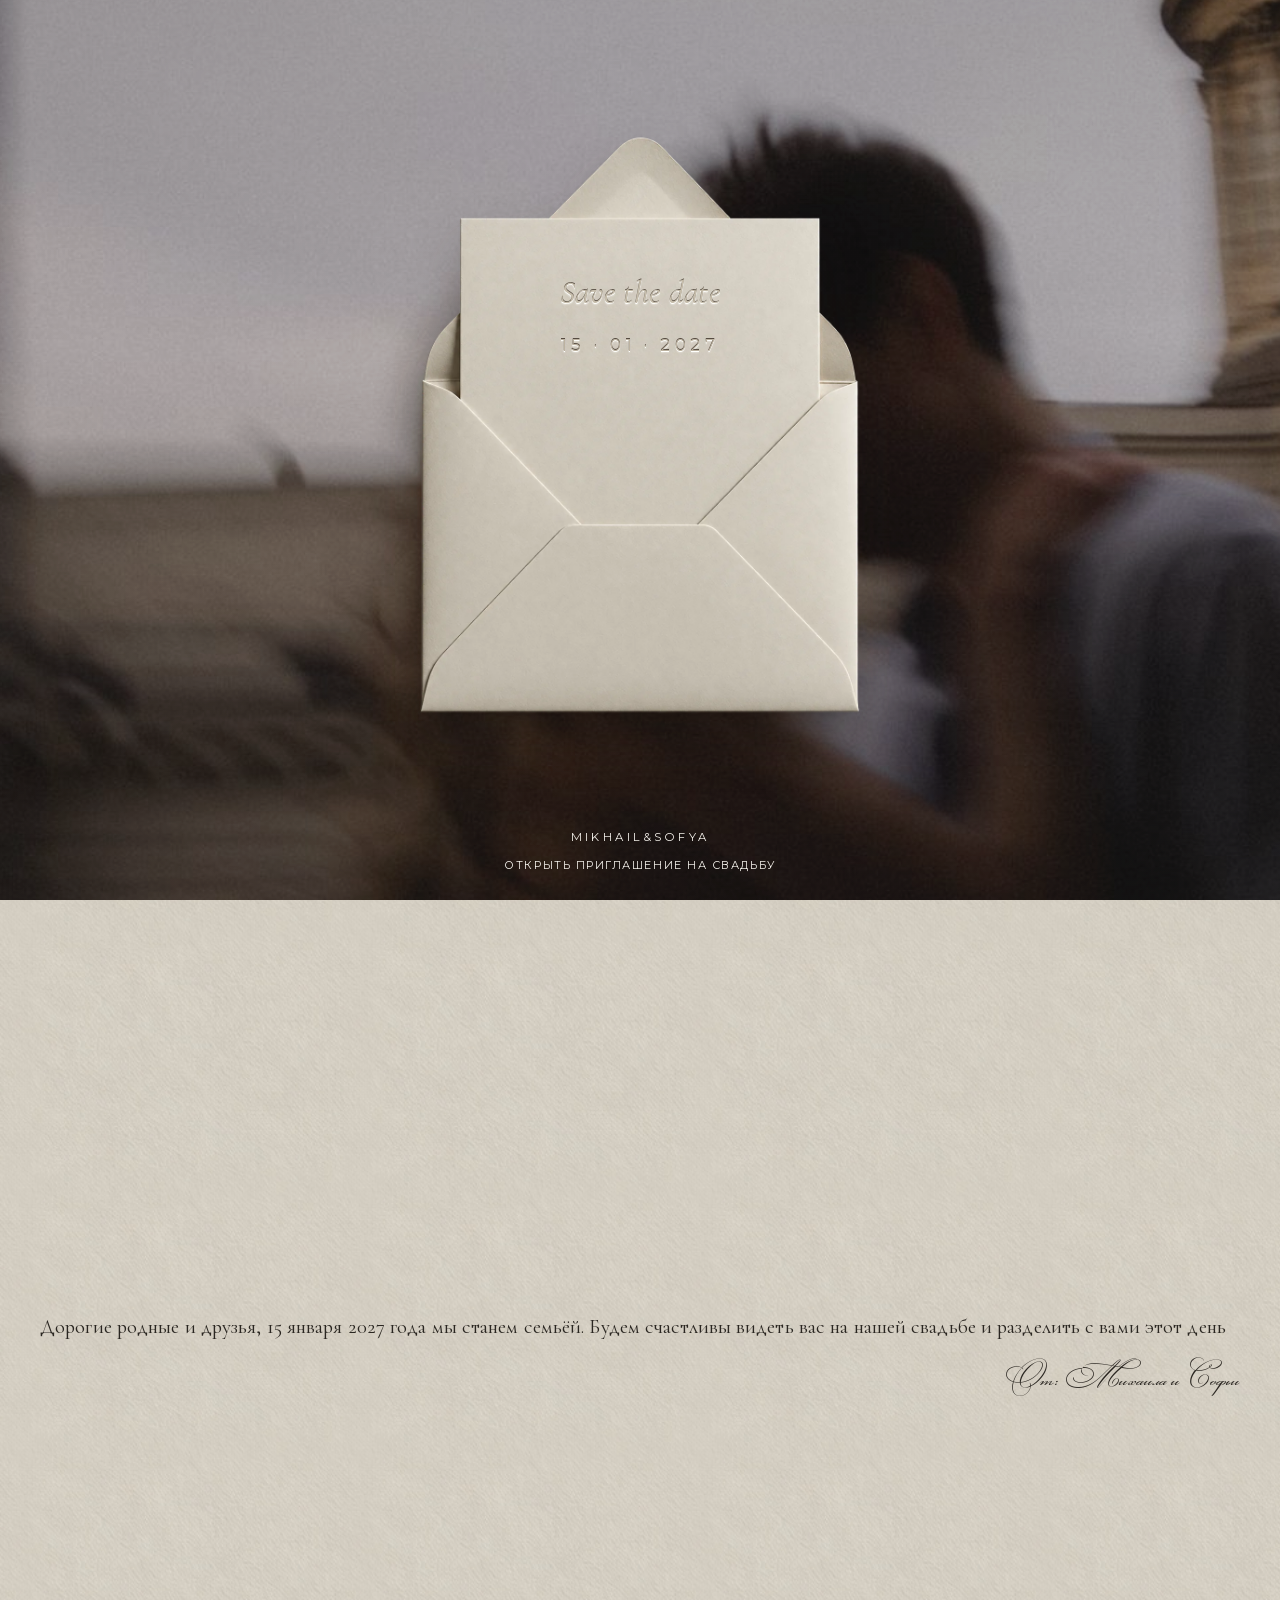
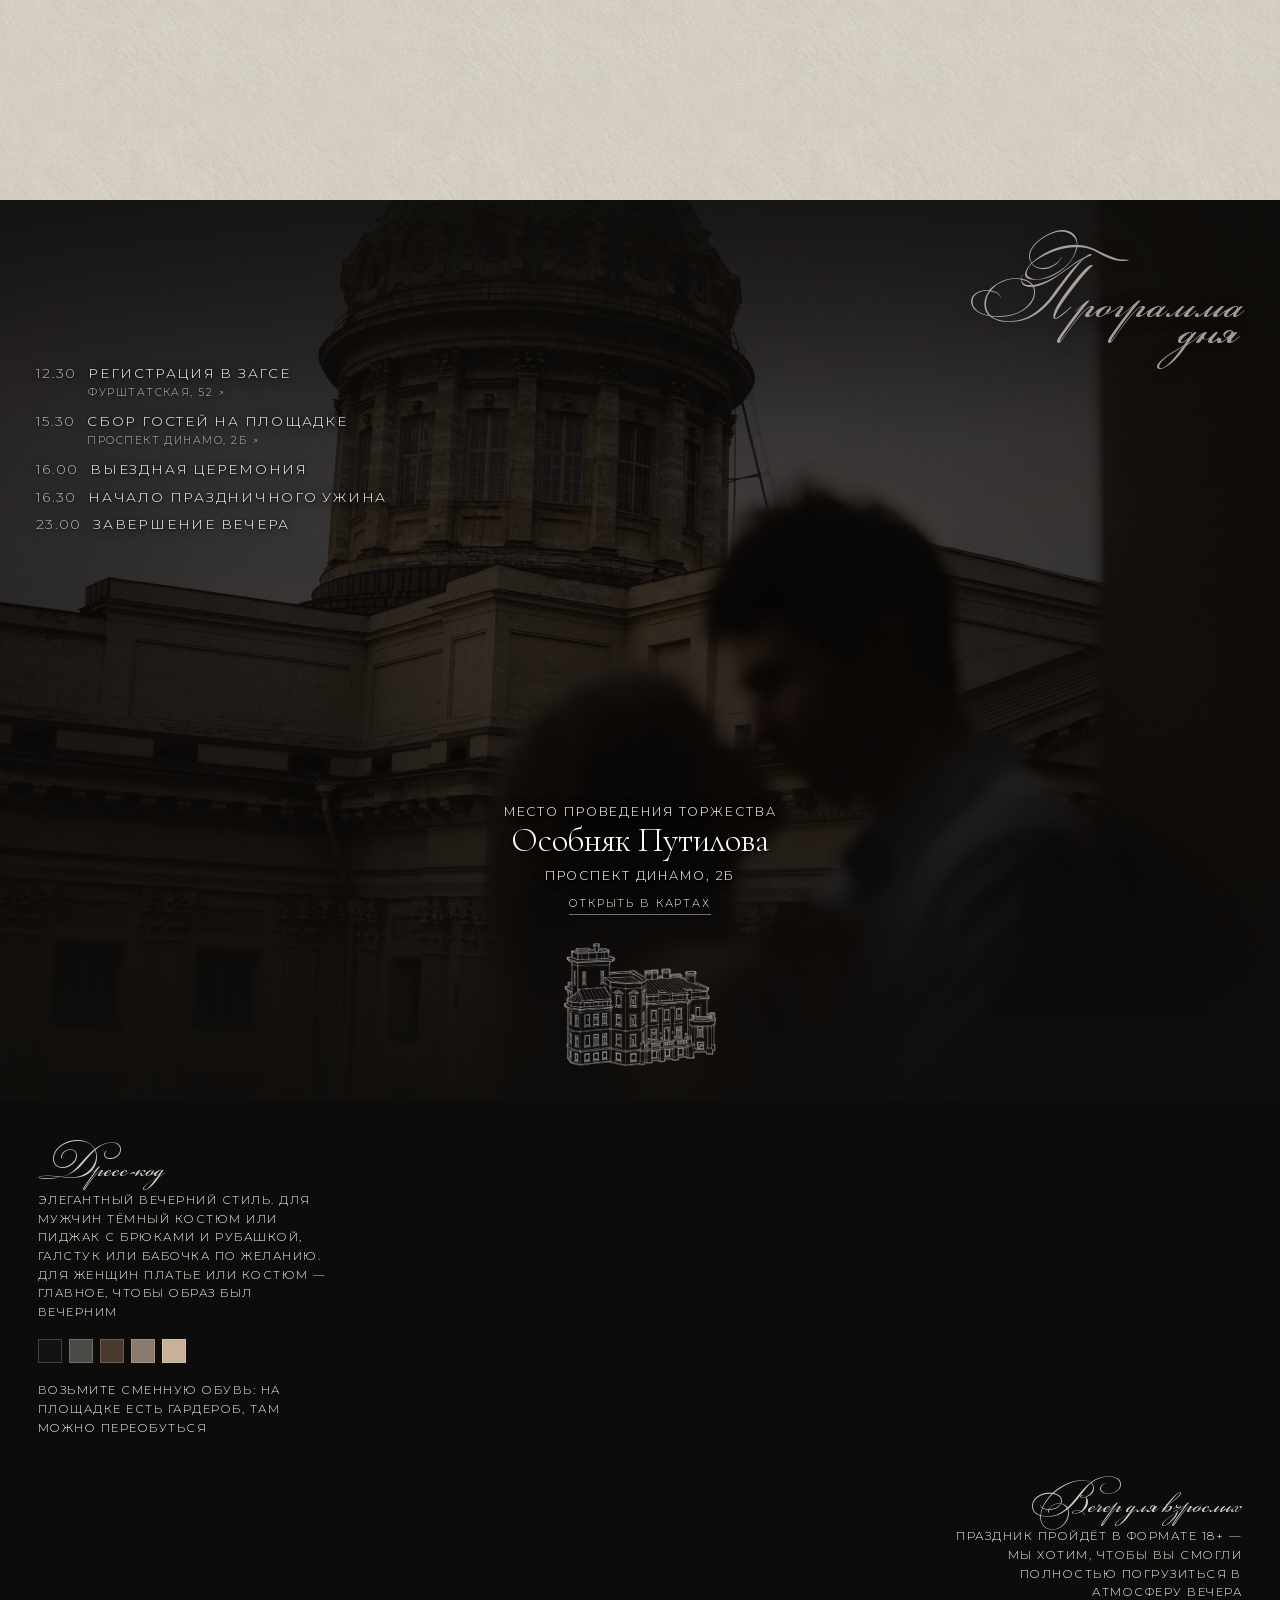
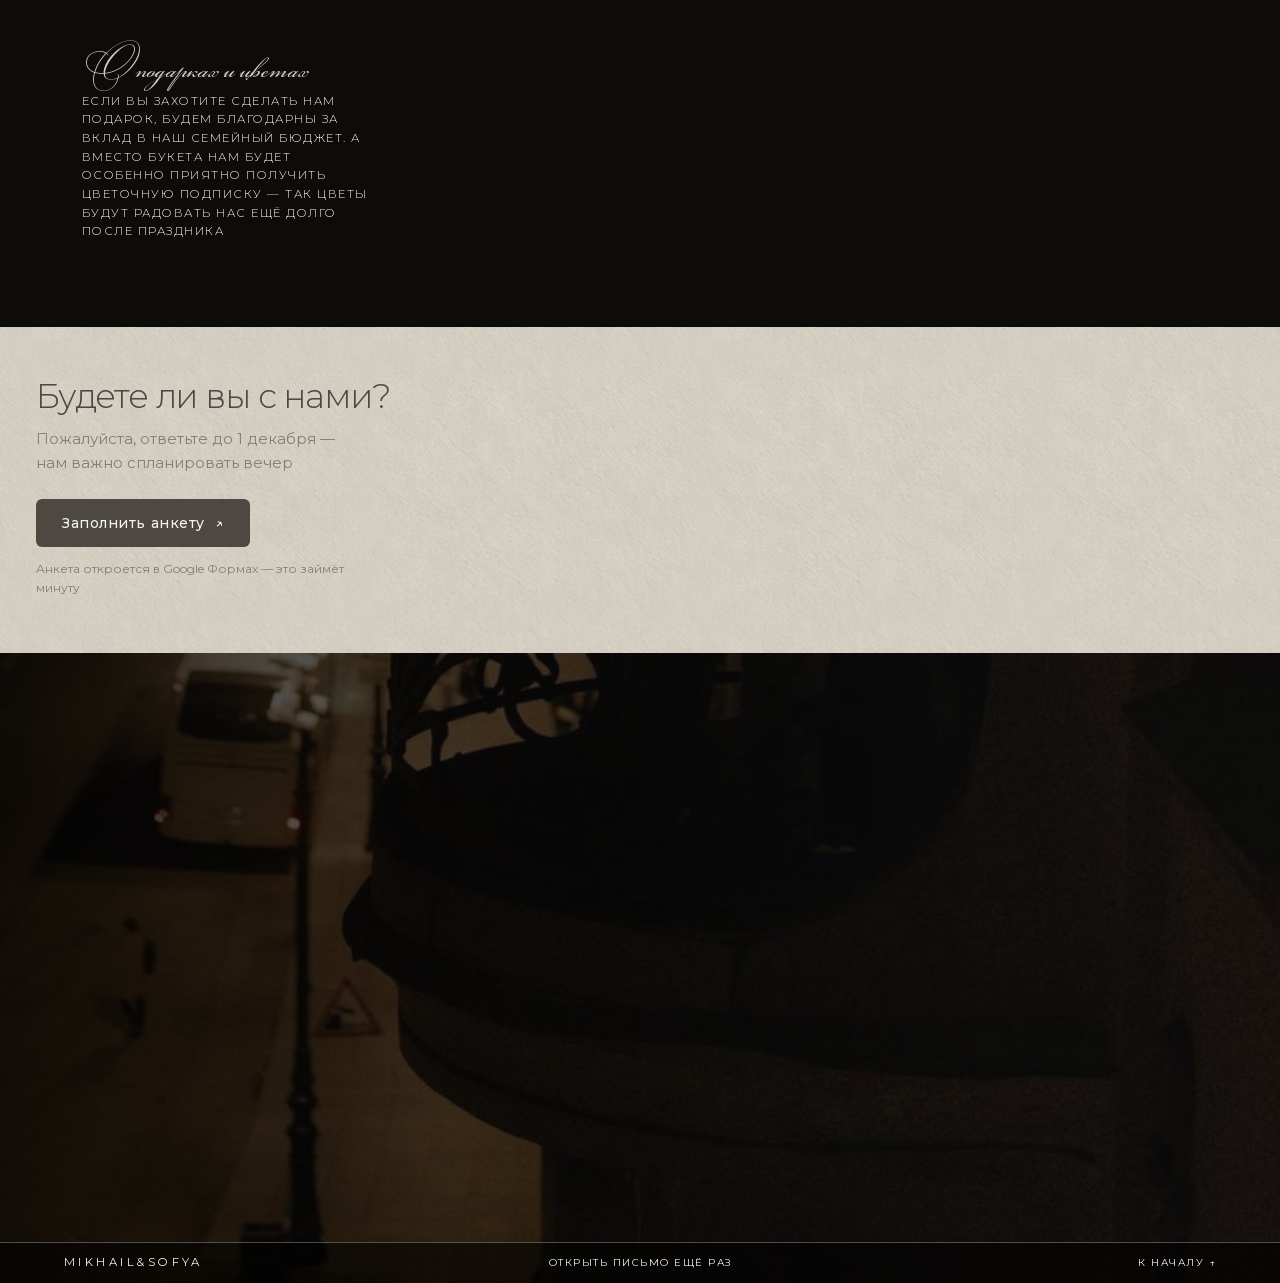
==== commit 8b83152a: "Новый текст письма: «Будем счастливы видеть вас на нашей свадьбе и разделить с вами этот день» Co-Au" ====
--- a/index.html
+++ b/index.html
@@ -28,12 +28,7 @@
 ['vh','svh','dvh'].forEach(function(n){r.style.setProperty('--'+n,(unit(n)||vh)+'px')})}
 set();addEventListener('resize',set);
 addEventListener('scroll',function(){if(matchMedia('(pointer: coarse)').matches)still=true},{passive:true});
-r.classList.add('env-loading');var shown=false;function show(){if(!shown){shown=true;r.classList.remove('env-loading')}}
-setTimeout(show,8000);
-document.addEventListener('DOMContentLoaded',function(){var i=document.querySelector('.envelope-still');
-var img=new Promise(function(ok){if(!i||i.complete)ok();else{i.addEventListener('load',ok);i.addEventListener('error',ok)}});
-var font=document.fonts&&document.fonts.load?document.fonts.load('italic 400 32px "Cormorant Garamond"').catch(function(){}):0;
-Promise.all([img,font]).then(show)})})();
+r.classList.add('env-loading');setTimeout(function(){r.classList.remove('env-loading')},8000)})();
 </script>
   <link rel="stylesheet" href="styles.css?v=c68b2f61">
   <link rel="stylesheet" href="envelope.css?v=15464753">
@@ -52,6 +47,10 @@
         <time datetime="2027-01-15">15 · 01 · 2027</time>
       </span>
     </button>
+    <script>(function(){var i=document.querySelector('.envelope-still');
+var img=new Promise(function(ok){if(!i||i.complete)ok();else{i.addEventListener('load',ok);i.addEventListener('error',ok)}});
+var font=document.fonts&&document.fonts.load?document.fonts.load('italic 400 32px "Cormorant Garamond"').catch(function(){}):0;
+Promise.all([img,font]).then(function(){document.documentElement.classList.remove('env-loading')})})();</script>
     <div class="envelope-caption">
       <p class="envelope-signature">MIKHAIL&amp;SOFYA</p>
       <button class="envelope-action" id="envelope-open-text" type="button">Открыть приглашение на свадьбу</button>
@@ -62,7 +61,7 @@
   <div class="site-shell" id="site-shell">
     <a class="skip-link" href="#main">Перейти к приглашению</a>
     <header class="fashion-hero" id="top" tabindex="-1">
-      <img class="fashion-hero-media" src="фотосессия-предложение/город/diana starry-0021.jpg" alt="Михаил и Софья смотрят друг на друга" width="1707" height="2560">
+      <img class="fashion-hero-media" src="фотосессия-предложение/город/diana starry-0021.jpg" alt="Михаил и Софья смотрят друг на друга" width="1707" height="2560" fetchpriority="low">
       <div class="fashion-hero-shade" aria-hidden="true"></div>
       <div class="fashion-hero-grain" aria-hidden="true"></div>
       <div class="fashion-nav" aria-label="Обложка приглашения">
@@ -86,7 +85,7 @@
           <div class="sheet__col">
             <h2 class="sheet__title" id="invitation-title">Дорогие<br>родные<br>и друзья,</h2>
             <hr class="sheet__rule">
-            <p class="sheet__text">Дорогие родные и друзья, 15 января 2027 года мы станем семьёй. Мы будем искренне рады видеть вас на нашей свадьбе и разделить с вами этот важный для нас день</p>
+            <p class="sheet__text">Дорогие родные и друзья, 15&nbsp;января 2027 года мы станем семьёй. Будем счастливы видеть вас на нашей свадьбе и разделить с вами этот день</p>
 
             <footer class="sheet__foot">
               <hr class="sheet__signrule">
